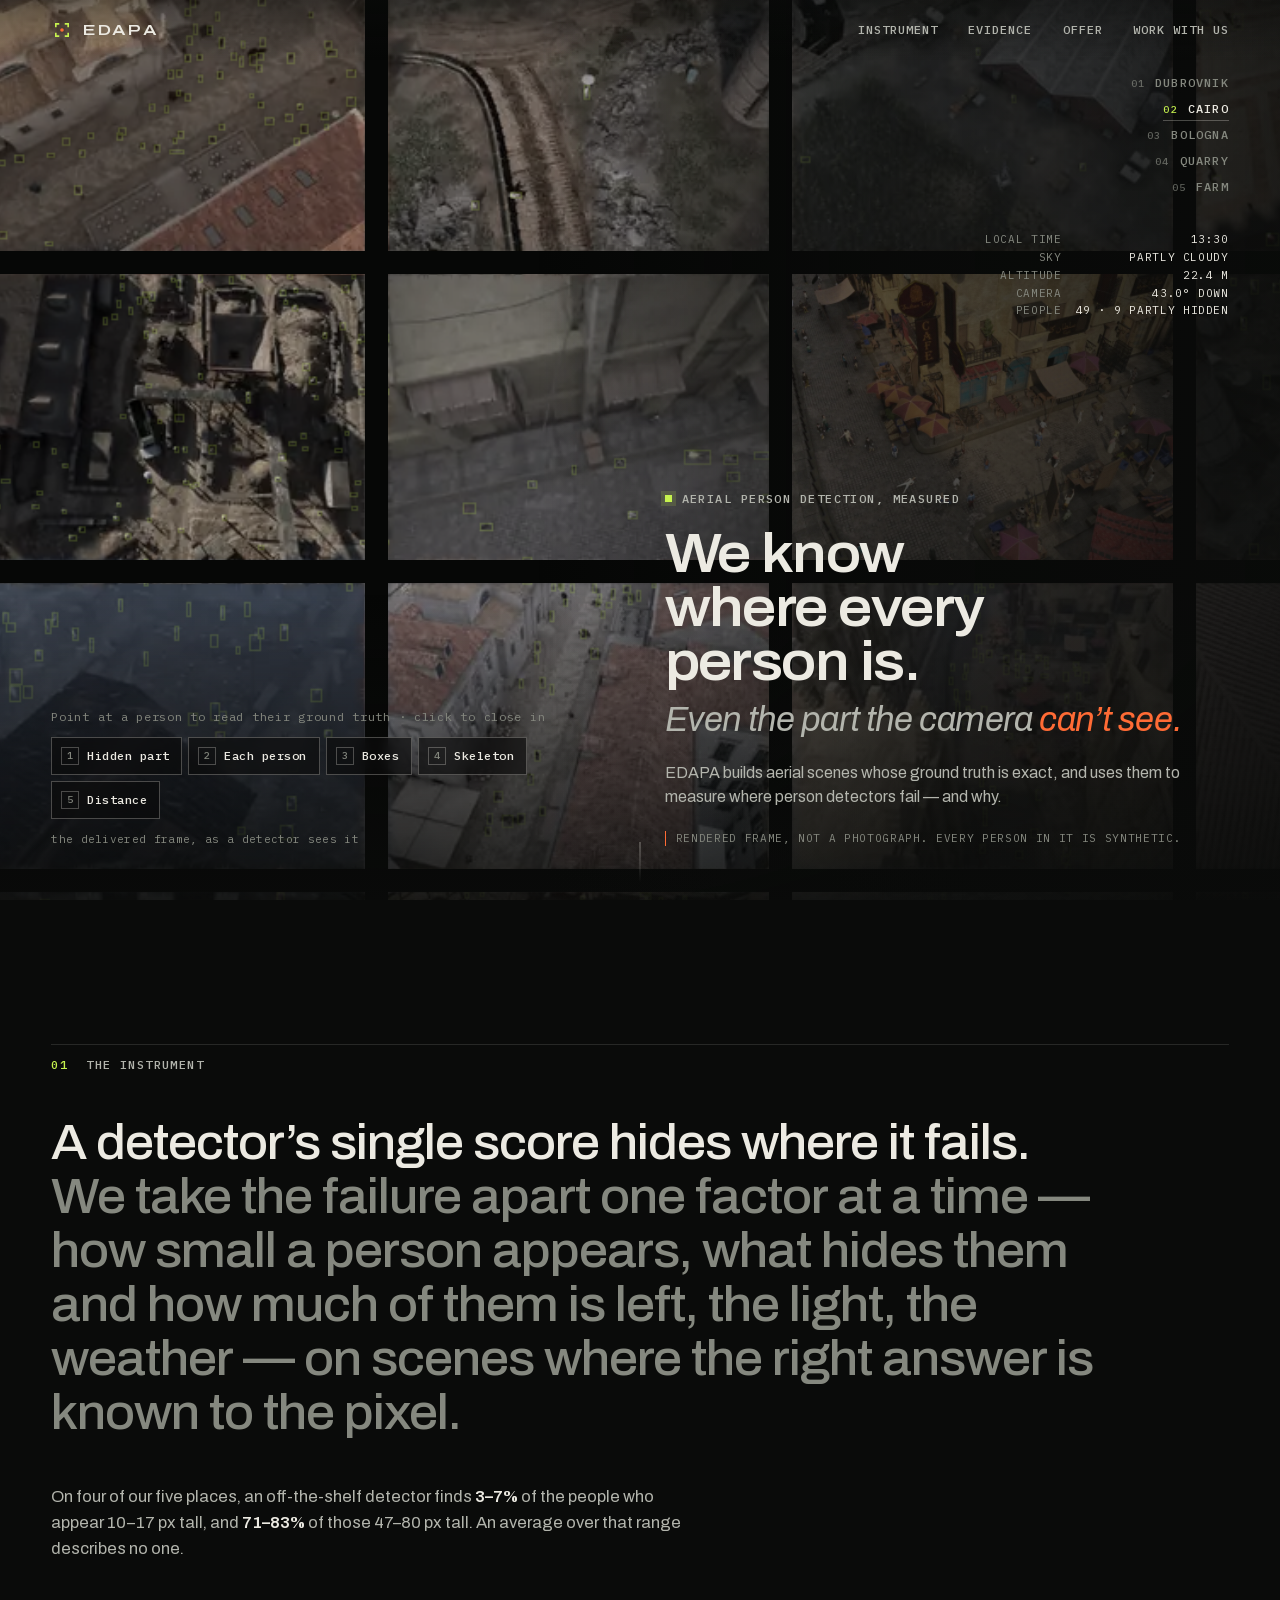
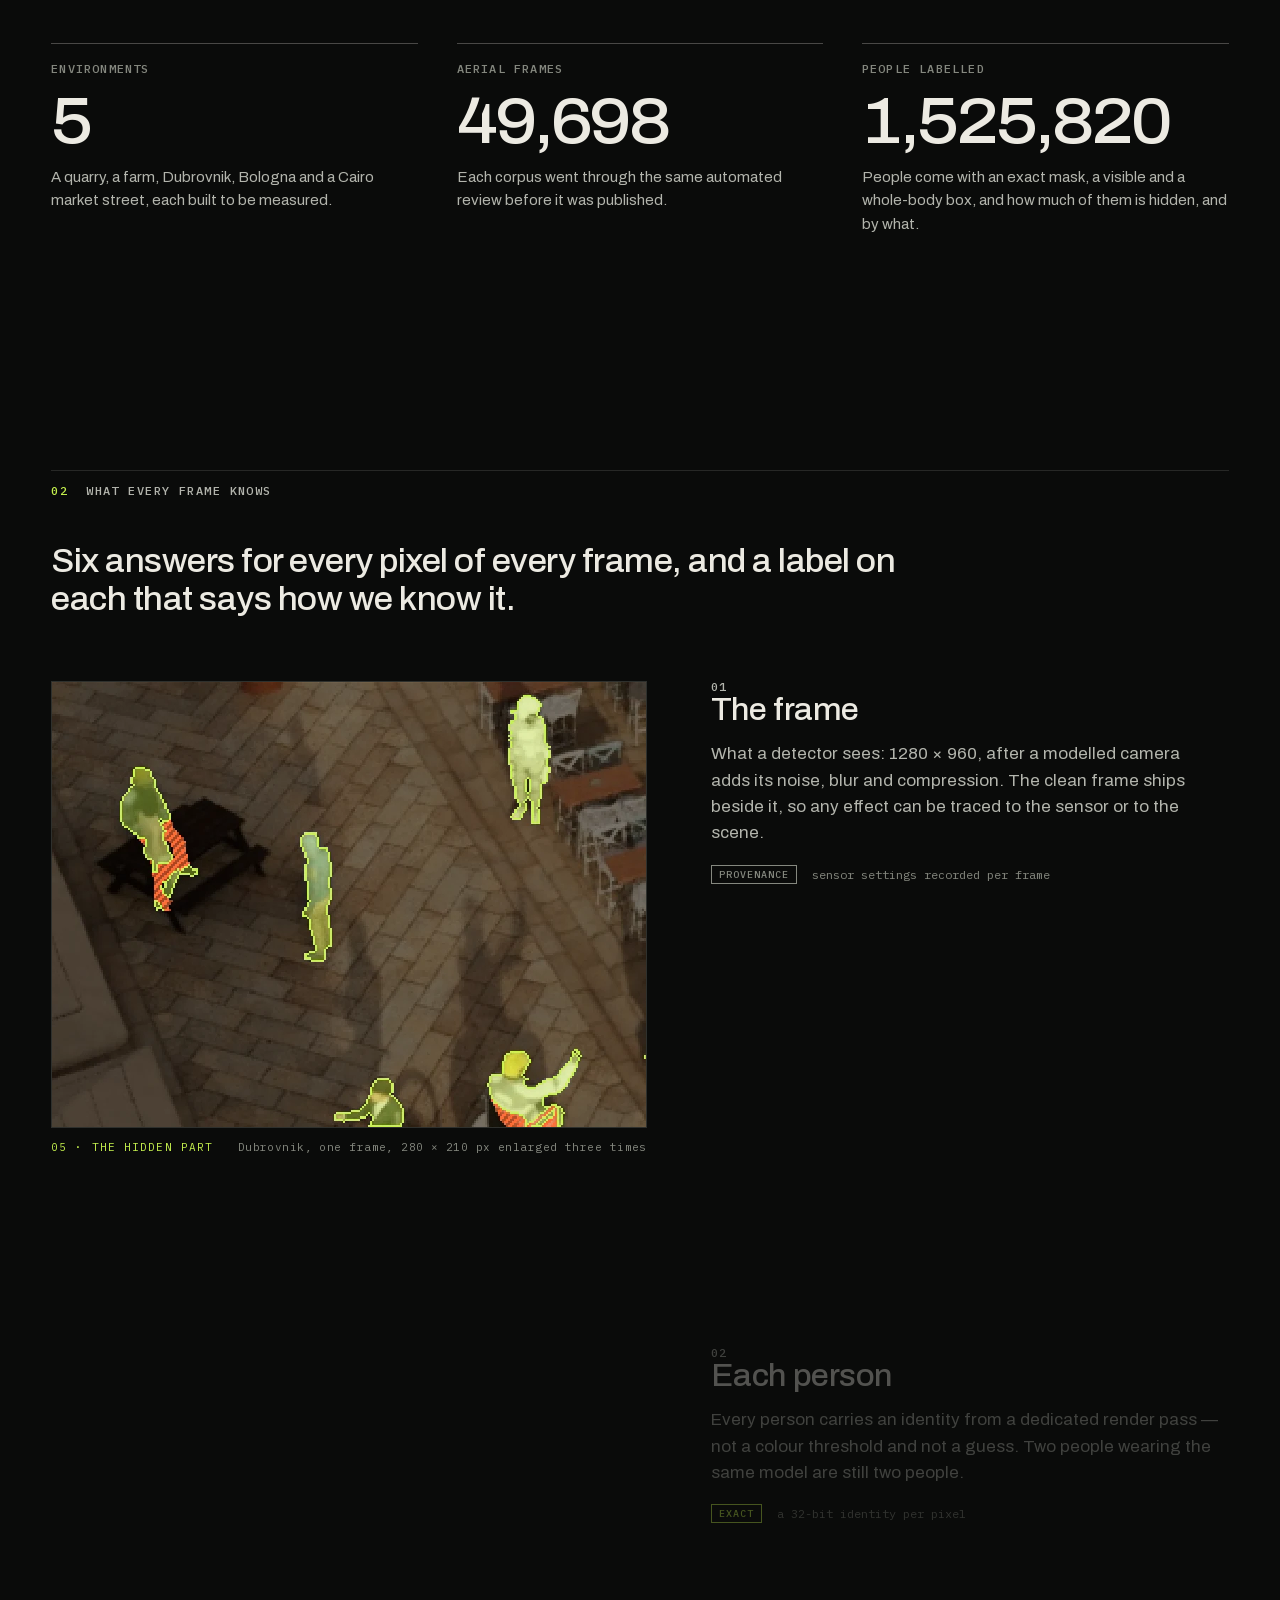
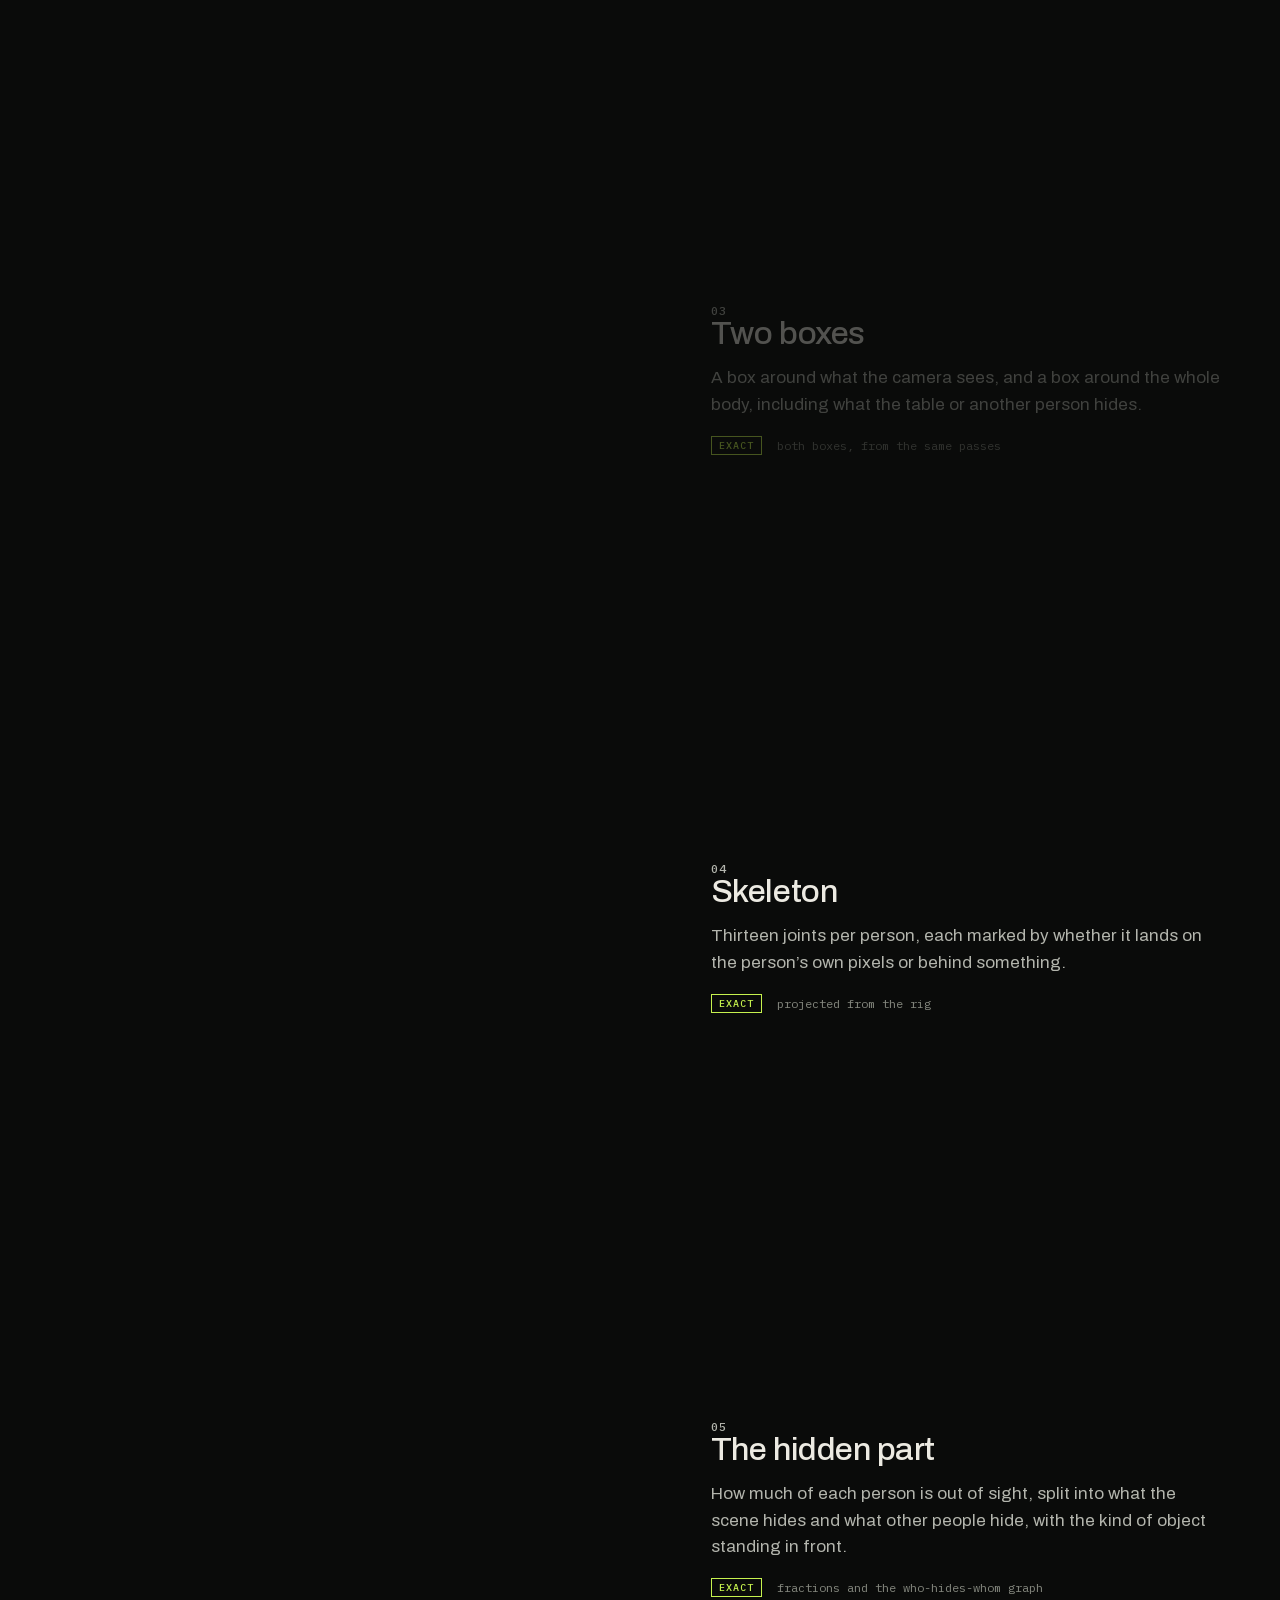
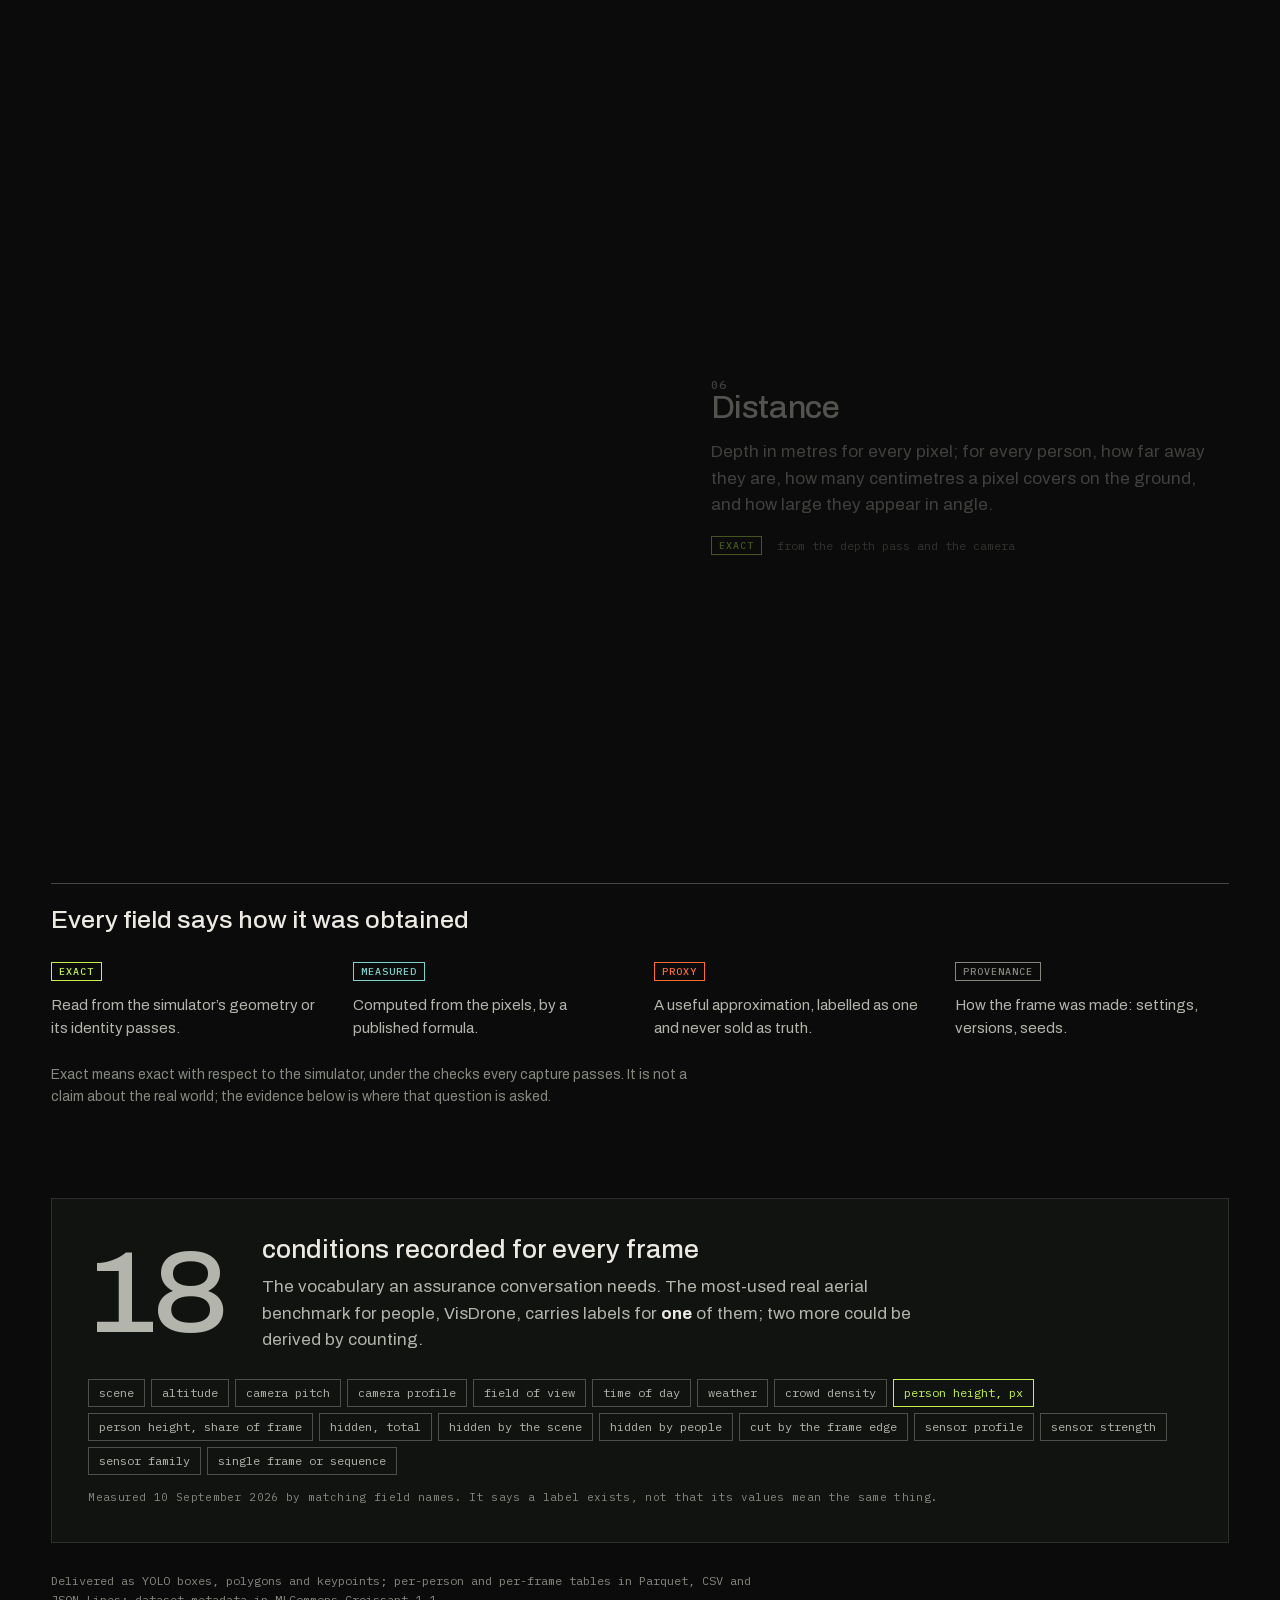
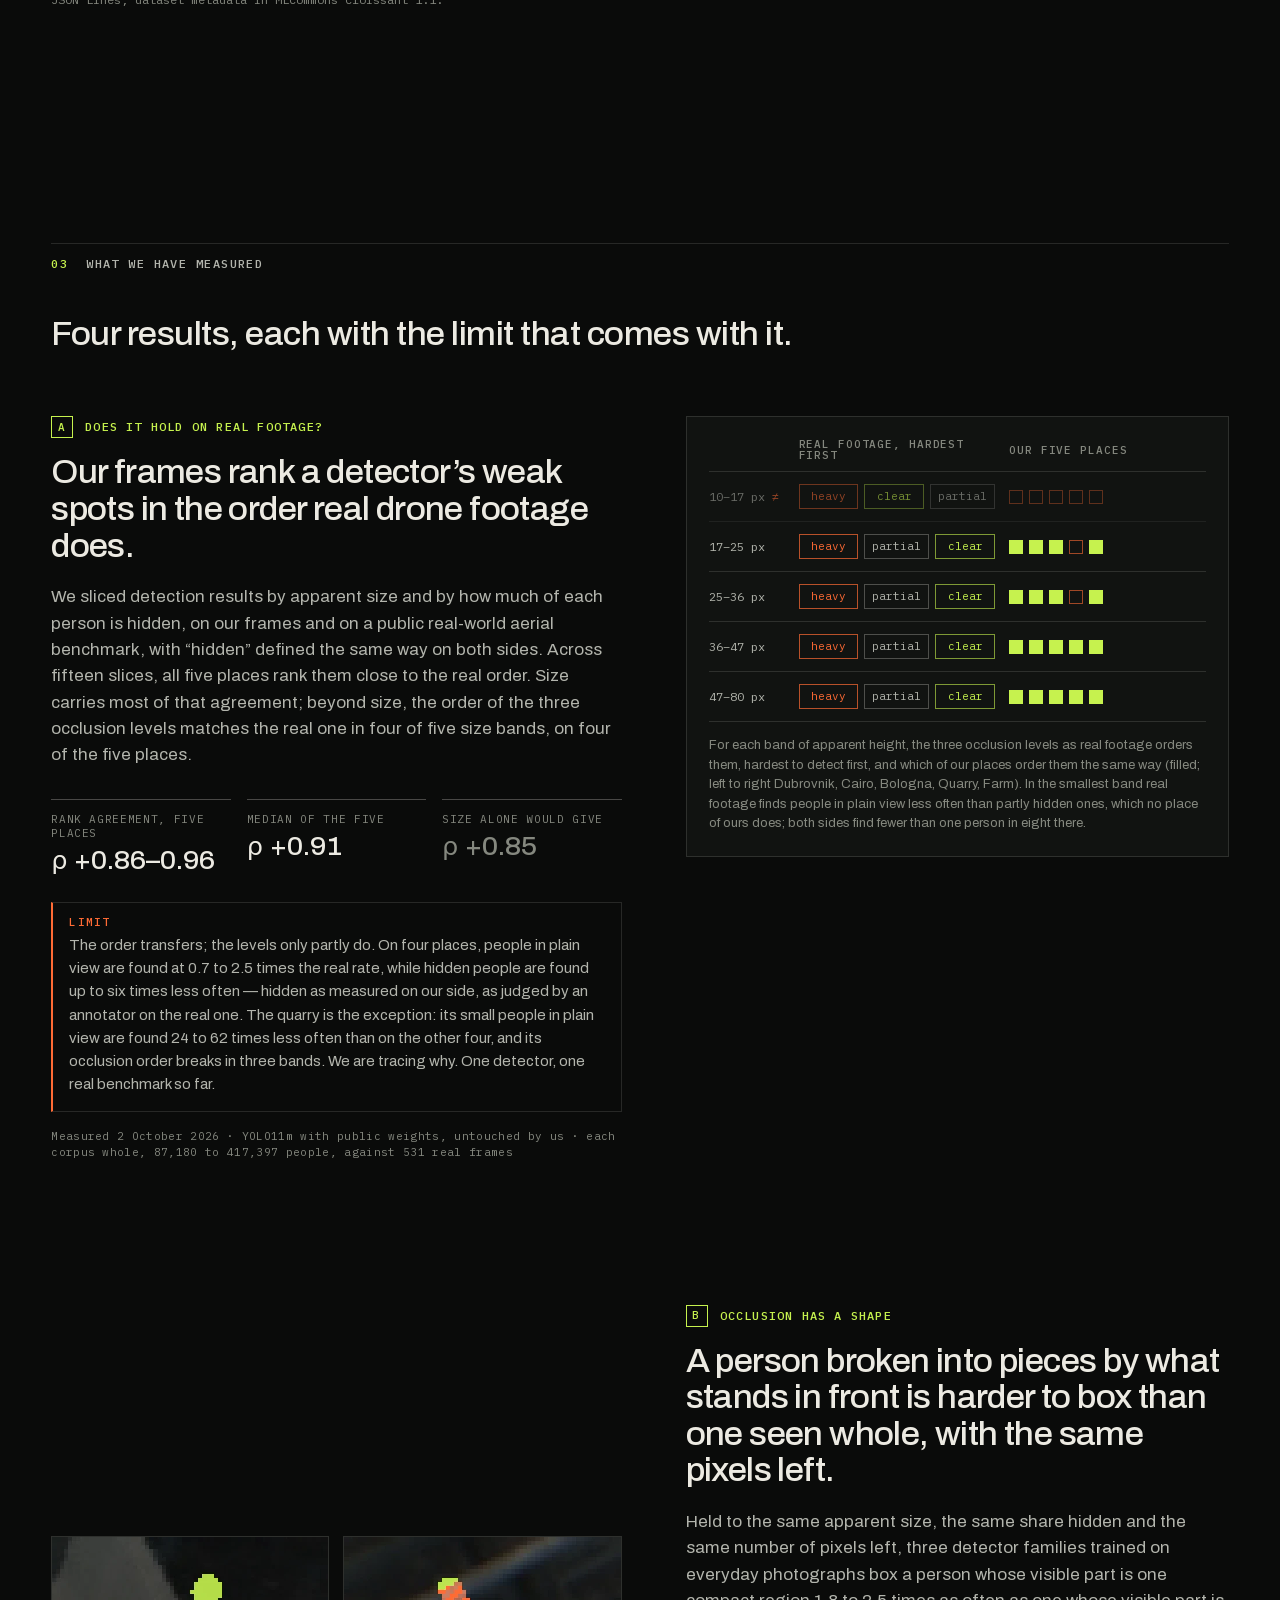
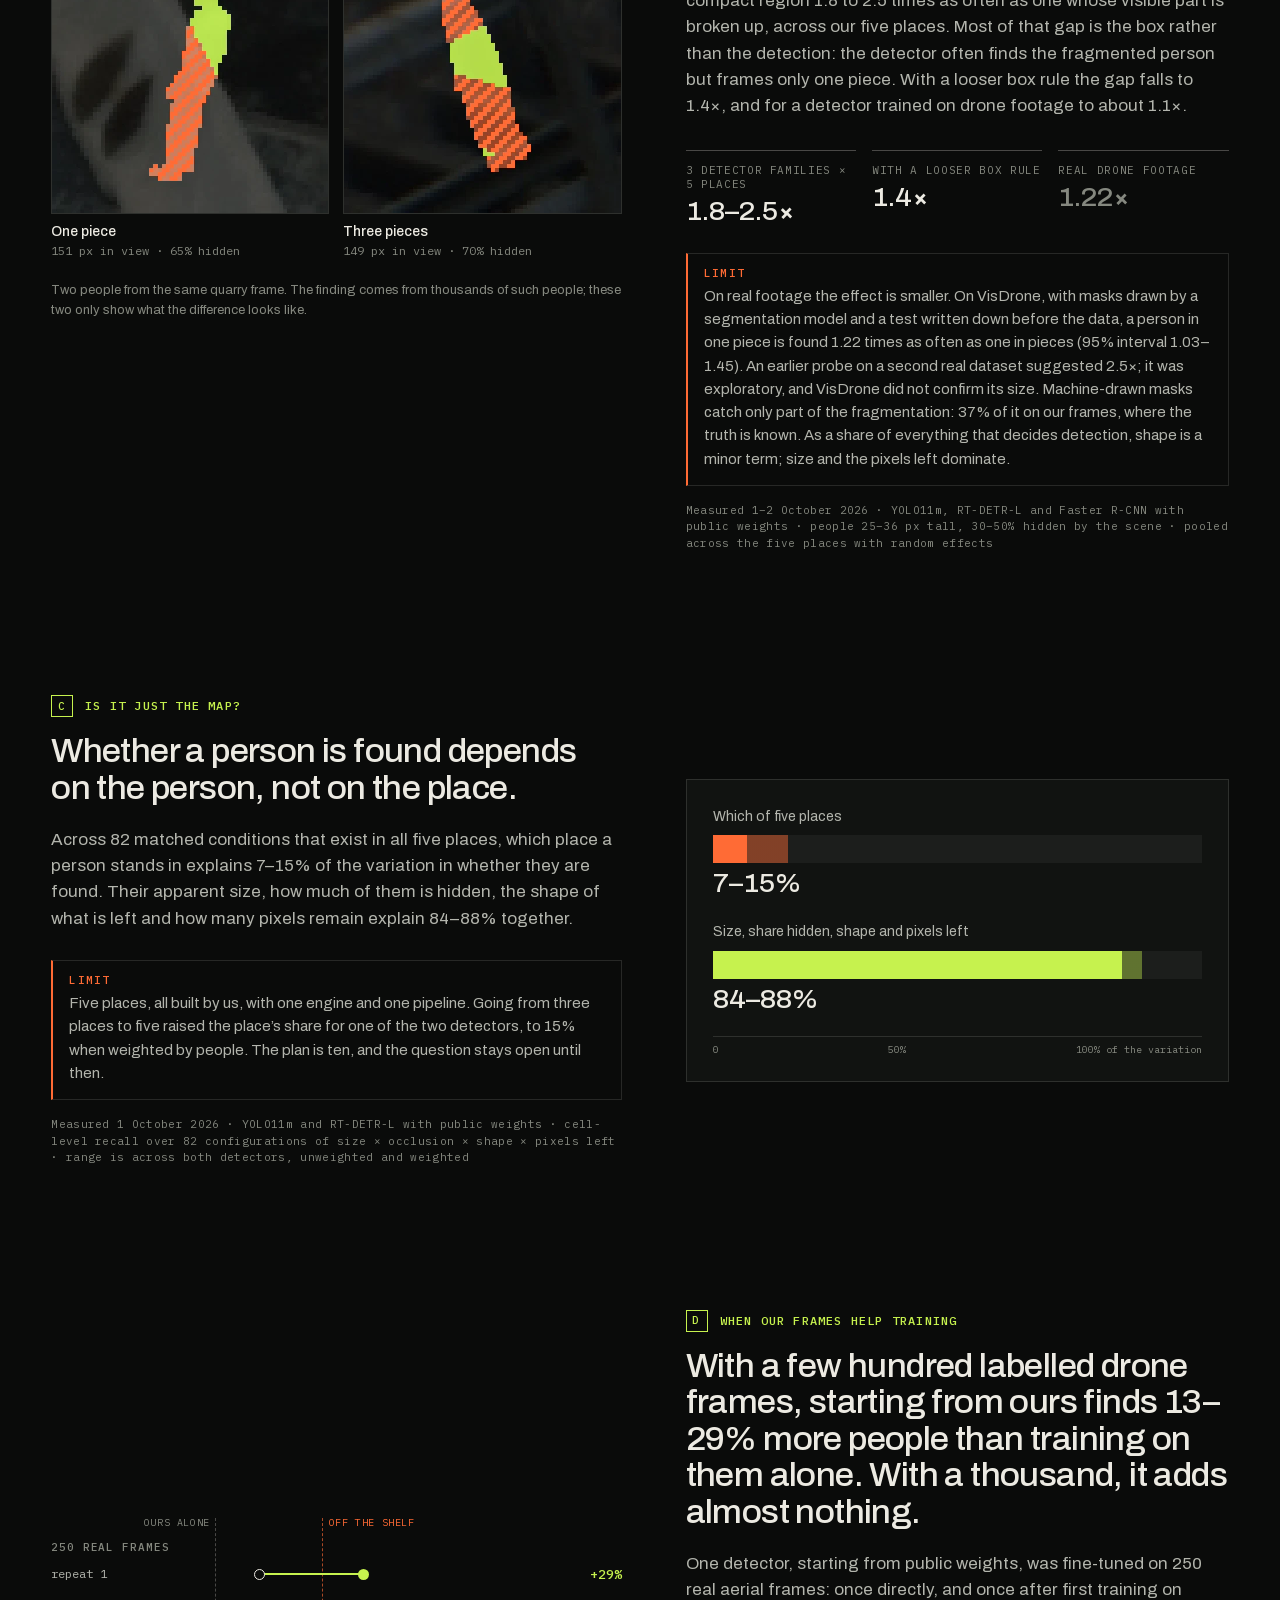
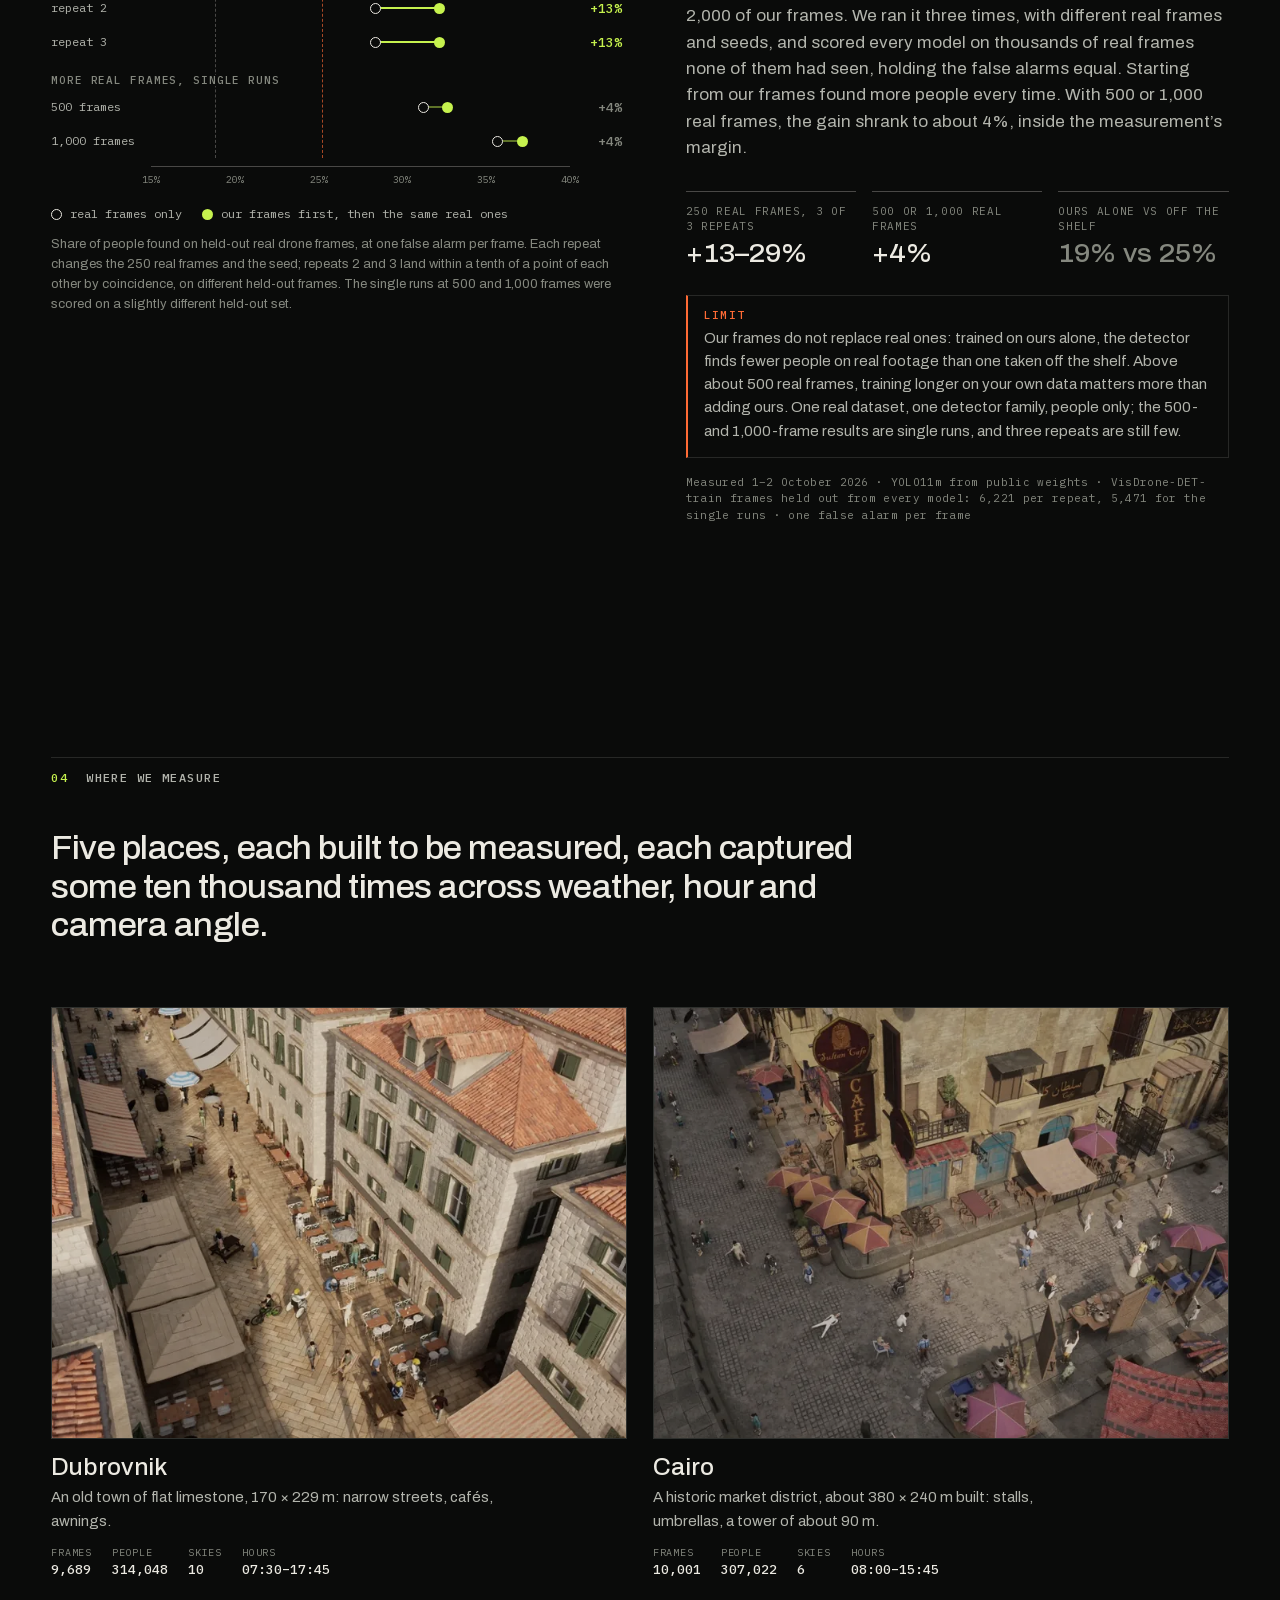
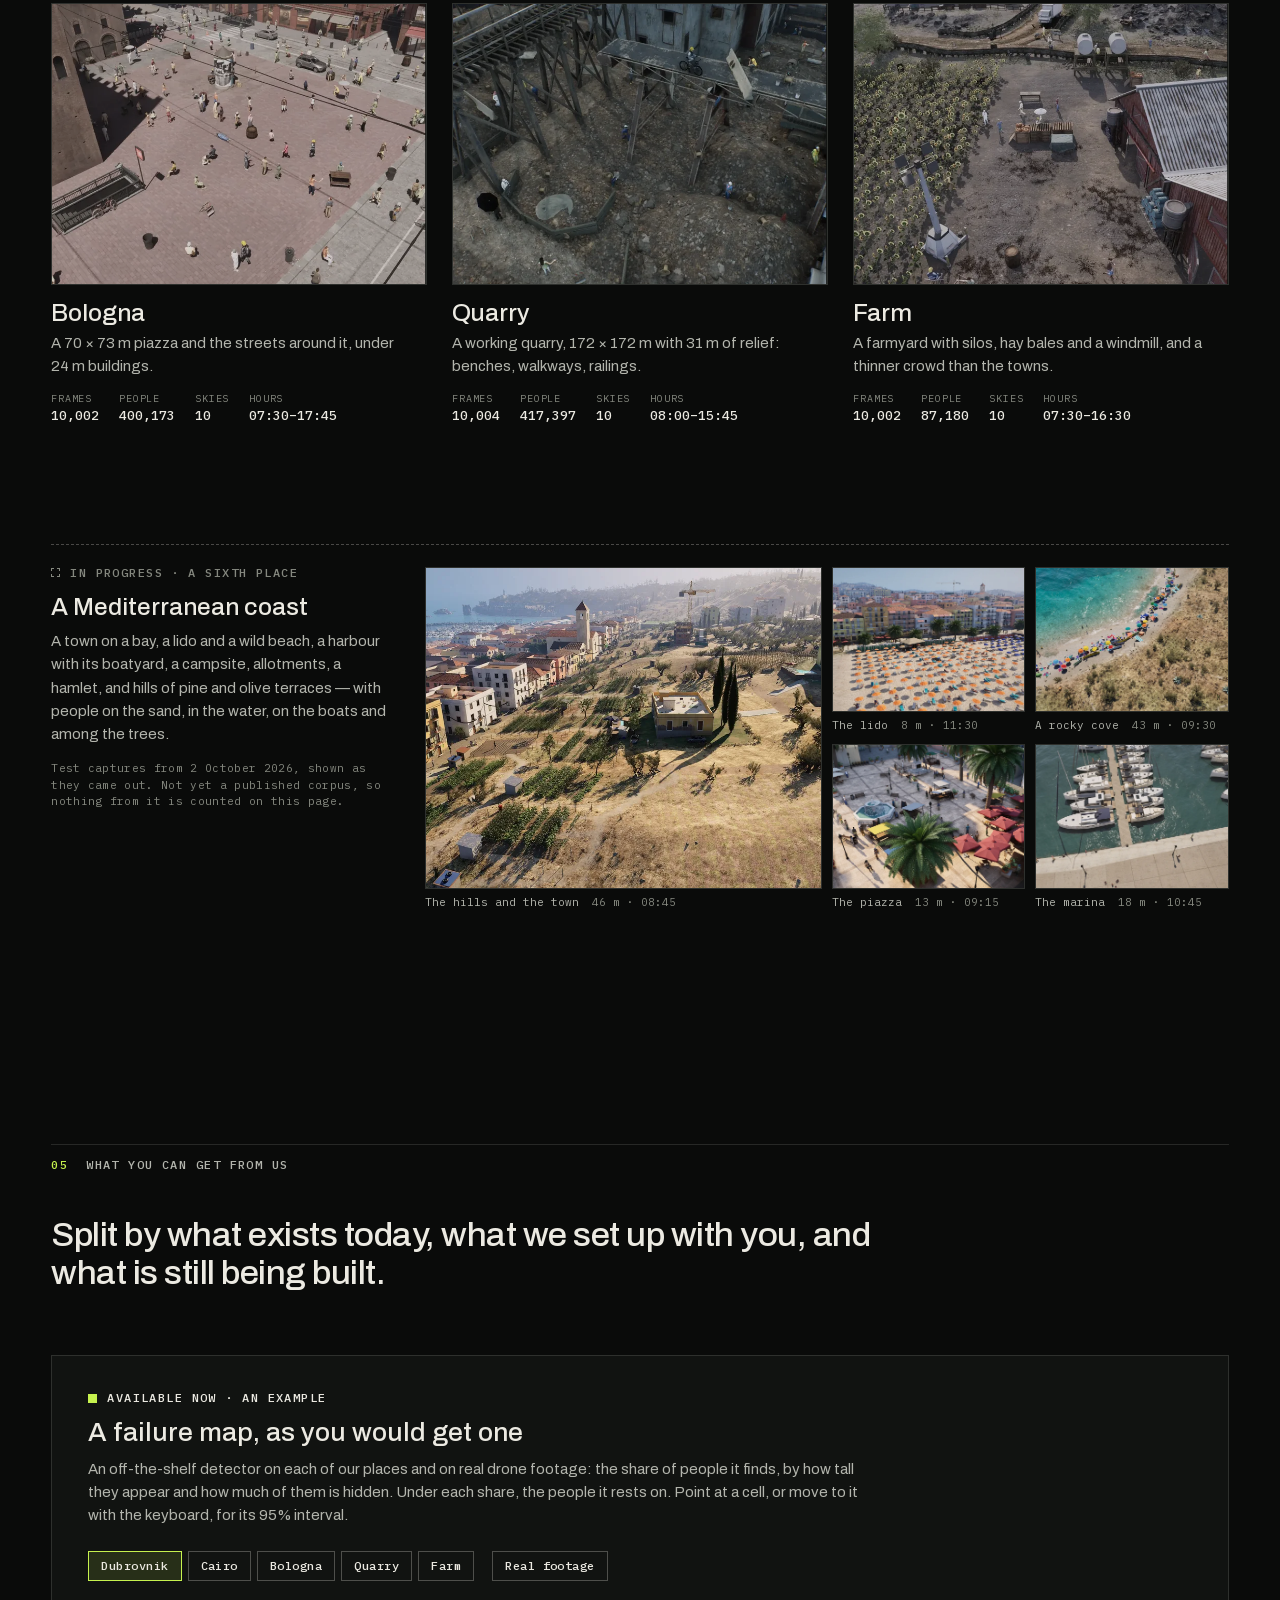
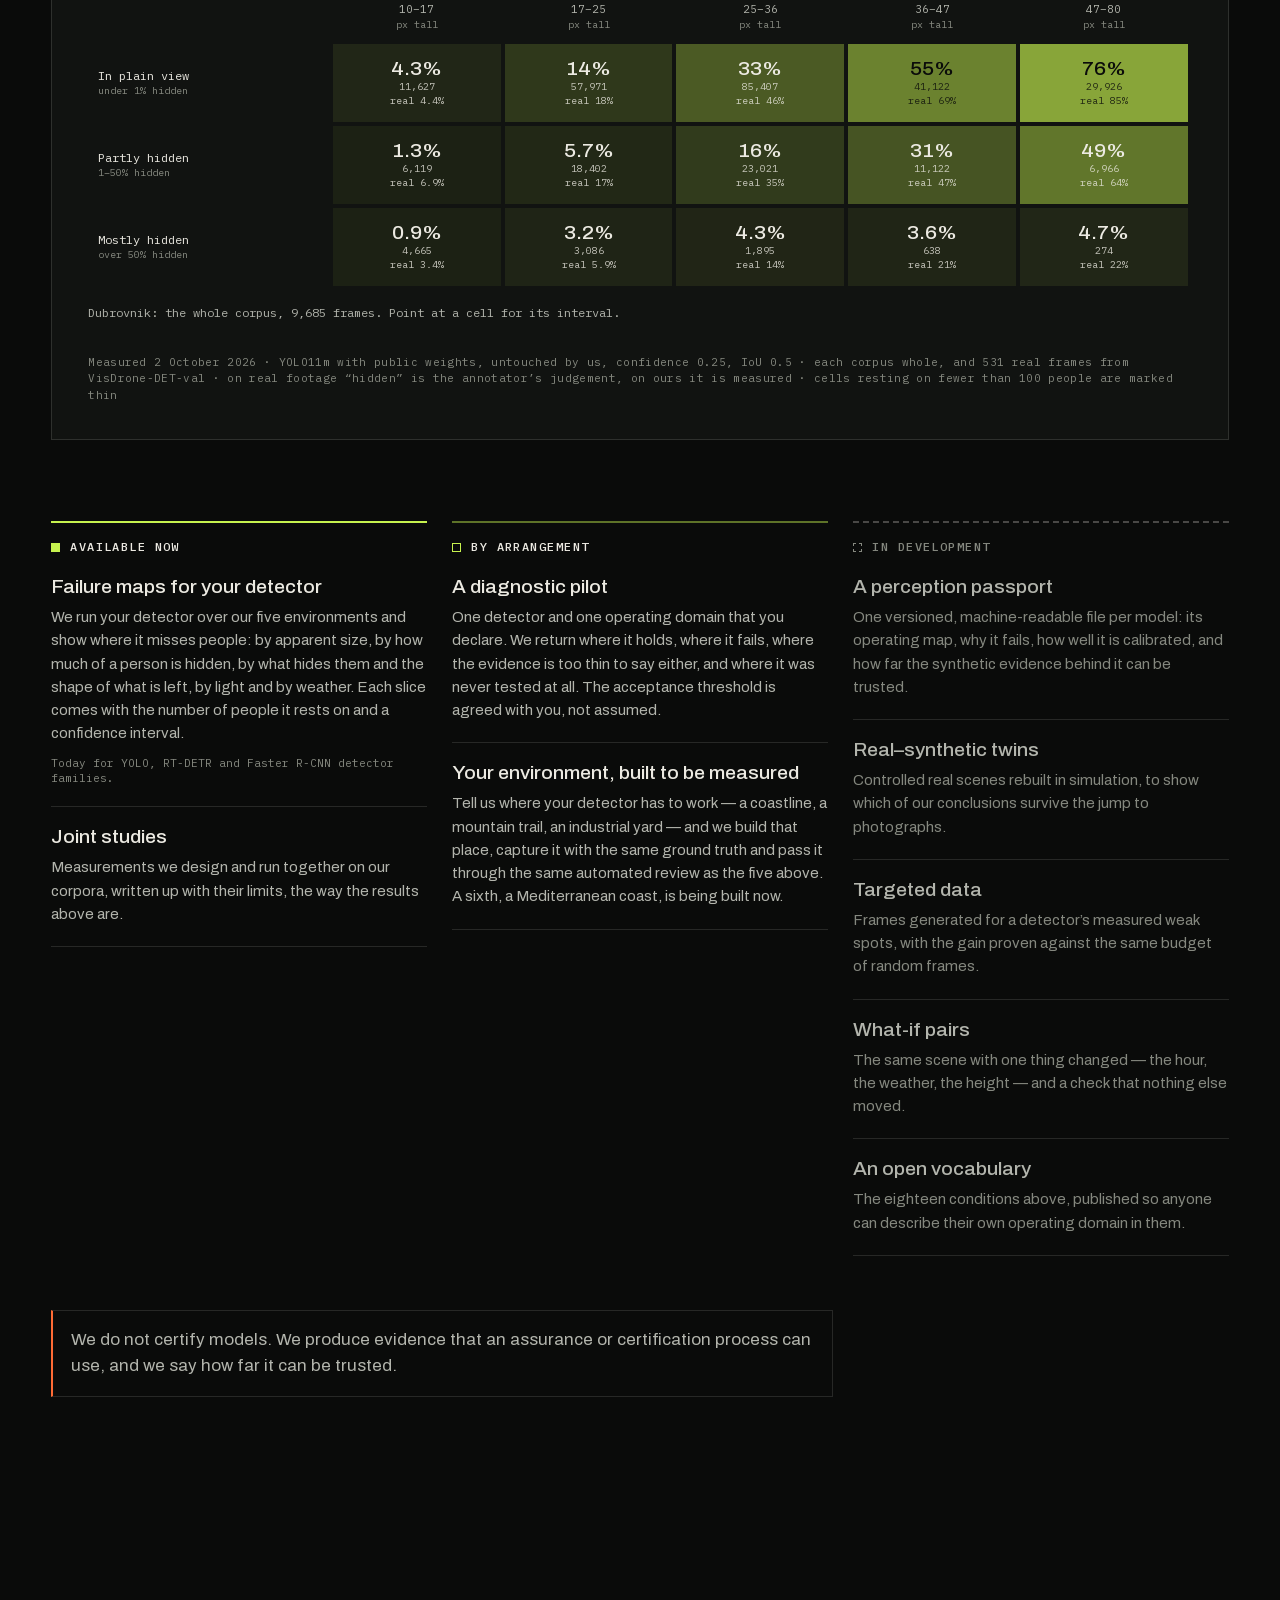
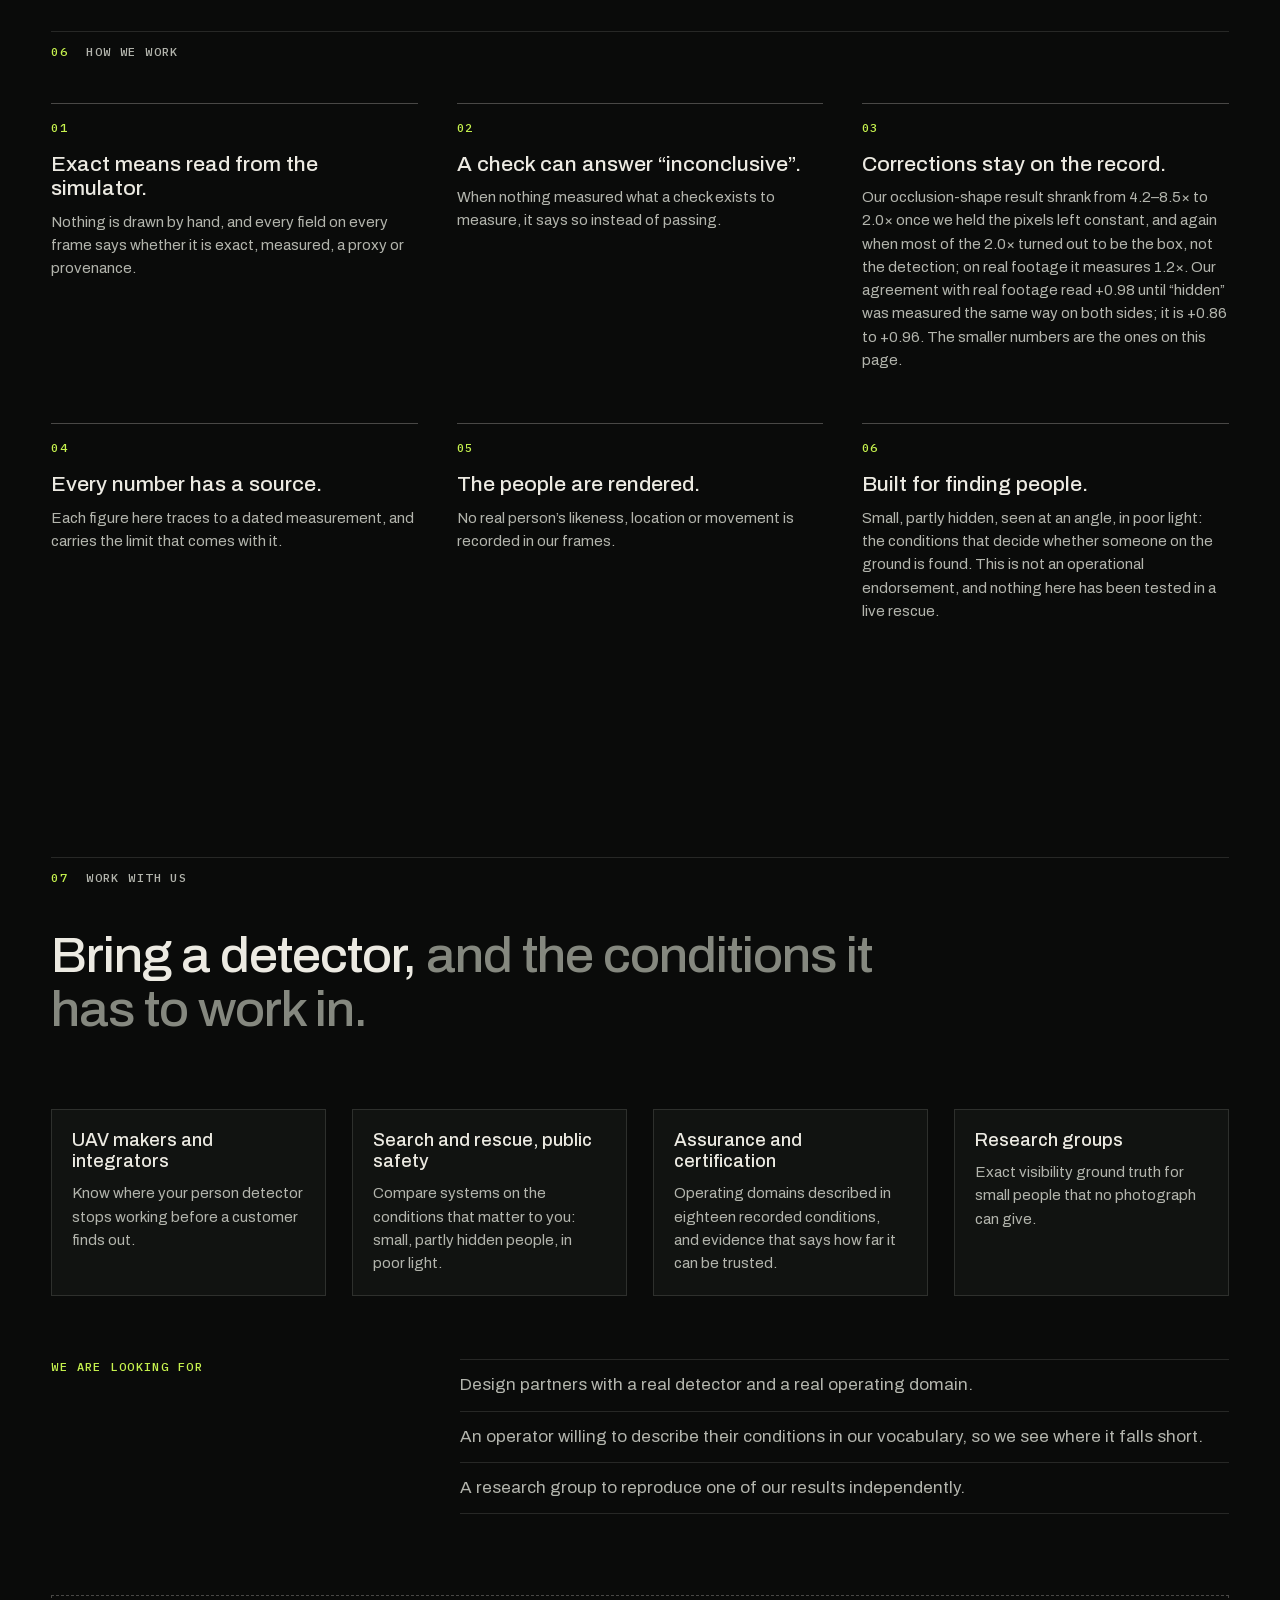
==== index.html @ 27cf32f0 "EDAPA site" ====
<!doctype html>
<html lang="en" class="no-js">
<head>
<meta charset="utf-8">
<meta name="viewport" content="width=device-width, initial-scale=1, viewport-fit=cover">
<title>EDAPA — where aerial person detection fails, measured</title>
<meta name="description" content="EDAPA renders aerial scenes where the ground truth is exact — down to the part of a person the camera cannot see — and uses them to measure where person detectors fail, and why.">
<link rel="canonical" href="https://edapa-ro.github.io/">
<meta property="og:type" content="website">
<meta property="og:site_name" content="EDAPA">
<meta property="og:url" content="https://edapa-ro.github.io/">
<meta property="og:title" content="EDAPA — where aerial person detection fails, measured">
<meta property="og:description" content="Aerial scenes whose ground truth is exact, down to the part of a person the camera cannot see, used to measure where person detectors fail, and why.">
<meta property="og:image" content="https://edapa-ro.github.io/assets/img/og.jpg">
<meta property="og:image:width" content="1200">
<meta property="og:image:height" content="630">
<meta property="og:image:alt" content="A rendered aerial view of a street in Dubrovnik, every person in it marked by a lime bracket.">
<meta name="twitter:card" content="summary_large_image">
<meta name="theme-color" content="#0a0b0a">
<meta name="color-scheme" content="dark">
<link rel="stylesheet" href="assets/fonts/fonts.css">
<link rel="stylesheet" href="assets/css/site.css">
<link rel="icon" href="data:image/svg+xml,%3Csvg xmlns='http://www.w3.org/2000/svg' viewBox='0 0 32 32'%3E%3Crect width='32' height='32' fill='%230a0b0a'/%3E%3Cpath d='M7 12V7h5M20 7h5v5M25 20v5h-5M12 25H7v-5' fill='none' stroke='%23c6f24e' stroke-width='2.4'/%3E%3Ccircle cx='16' cy='16' r='2.6' fill='%23ff6b35'/%3E%3C/svg%3E">
<script>document.documentElement.classList.replace('no-js','js')</script>
<script type="module" src="assets/js/main.js"></script>
</head>
<body>
<a class="skip" href="#main">Skip to content</a>

<header class="mast" data-mast>
  <a class="mast__mark" href="#top" aria-label="EDAPA, back to top">
    <svg viewBox="0 0 32 32" aria-hidden="true"><path d="M7 12V7h5M20 7h5v5M25 20v5h-5M12 25H7v-5"/><circle cx="16" cy="16" r="2.6"/></svg>
    <span>EDAPA</span>
  </a>
  <nav class="mast__nav" aria-label="Sections">
    <a href="#layers">Instrument</a>
    <a href="#evidence">Evidence</a>
    <a href="#offer">Offer</a>
    <a href="#work">Work with us</a>
  </nav>
</header>

<main id="main">

  <!-- ============================================================ HERO -->
  <section class="hero" id="top" aria-labelledby="hero-title" data-hero>
    <div class="hero__stage" data-stage>
      <picture class="hero__still">
        <img src="assets/frames/dubrovnik-004170/rgb.webp" width="1280" height="960"
             alt="Rendered aerial view of a stone street in Dubrovnik: café tables, awnings and sixty-three people walking, cycling and sitting.">
      </picture>
      <canvas class="hero__gl" data-gl aria-hidden="true"></canvas>
      <svg class="hero__brackets" data-brackets aria-hidden="true"></svg>

      <p class="wall-cap" data-wall-cap aria-hidden="true">
        <span class="wall-cap__k">Five places, one wall</span>
        <span class="wall-cap__n">49,698 frames. 1,525,820 people.</span>
        <span class="wall-cap__k">Every person in them labelled</span>
      </p>

      <button type="button" class="zoom-back" data-back>Back to the whole frame</button>
      <div class="lens-tag" data-lens-tag aria-hidden="true">
        <span class="lens-tag__layer" data-tag-layer>Hidden part</span>
        <span class="lens-tag__who" data-tag-who></span>
      </div>

      <nav class="scenes" aria-label="Place shown">
        <button type="button" data-scene="0" aria-current="true"><span>01</span>Dubrovnik<i></i></button>
        <button type="button" data-scene="1"><span>02</span>Cairo<i></i></button>
        <button type="button" data-scene="2"><span>03</span>Bologna<i></i></button>
        <button type="button" data-scene="3"><span>04</span>Quarry<i></i></button>
        <button type="button" data-scene="4"><span>05</span>Farm<i></i></button>
      </nav>
      <dl class="hud hud--frame" data-hud>
        <div><dt>Local time</dt><dd data-hud-time>—</dd></div>
        <div><dt>Sky</dt><dd data-hud-sky>—</dd></div>
        <div><dt>Altitude</dt><dd data-hud-alt>—</dd></div>
        <div><dt>Camera</dt><dd data-hud-cam>—</dd></div>
        <div><dt>People</dt><dd data-hud-people>—</dd></div>
      </dl>
    </div>

    <div class="hero__copy">
      <p class="eyebrow"><span class="eyebrow__dot" aria-hidden="true"></span>Aerial person detection, measured</p>
      <h1 id="hero-title" class="hero__title">
        <span class="line"><span>We know where every</span></span>
        <span class="line"><span>person is.</span></span>
        <span class="line line--hidden"><span>Even the part the camera <em>can&rsquo;t see.</em></span></span>
      </h1>
      <p class="hero__lede">EDAPA builds aerial scenes whose ground truth is exact, and uses them to measure where person detectors fail&nbsp;— and&nbsp;why.</p>
      <p class="hero__note">Rendered frame, not a photograph. Every person in it is synthetic.</p>
    </div>

    <div class="hero__controls">
      <p class="hint" data-hint><span class="hint__desk">Point at a person to read their ground truth · click to close in</span><span class="hint__touch">Tap a person to close in on them</span></p>
      <div class="modes" role="radiogroup" aria-label="Ground-truth layer shown over the frame" data-modes>
        <button type="button" role="radio" aria-checked="true"  data-mode="0"><kbd>1</kbd>Hidden part</button>
        <button type="button" role="radio" aria-checked="false" data-mode="1"><kbd>2</kbd>Each person</button>
        <button type="button" role="radio" aria-checked="false" data-mode="2"><kbd>3</kbd>Boxes</button>
        <button type="button" role="radio" aria-checked="false" data-mode="3"><kbd>4</kbd>Skeleton</button>
        <button type="button" role="radio" aria-checked="false" data-mode="4"><kbd>5</kbd>Distance</button>
      </div>
      <p class="legend" data-legend>
        <span class="sw sw--vis"></span>seen by the camera
        <span class="sw sw--env"></span>hidden by the scene
        <span class="sw sw--ppl"></span>hidden by another person
      </p>
    </div>

    <a class="scroll-cue" href="#instrument" aria-label="Scroll to the next section"><span></span></a>
  </section>

  <!-- ============================================================ 01 -->
  <section class="sect sect--statement" id="instrument" aria-labelledby="s1-title">
    <header class="sect__head">
      <p class="sect__num">01</p>
      <p class="sect__kicker">The instrument</p>
    </header>
    <h2 id="s1-title" class="statement reveal">
      <span>A detector&rsquo;s single score hides where it fails.</span>
      <span class="dim">We take the failure apart one factor at a time&nbsp;— how small a person appears, what hides them and how much of them is left, the light, the weather&nbsp;— on scenes where the right answer is known to the pixel.</span>
    </h2>
    <p class="aside reveal">On four of our five places, an off-the-shelf detector finds <strong>3–7%</strong> of the people who appear 10–17&nbsp;px tall, and <strong>71–83%</strong> of those 47–80&nbsp;px tall. An average over that range describes no one.</p>

    <dl class="figures reveal">
      <div class="fig">
        <dt>environments</dt>
        <dd><span class="fig__n" data-count="5">5</span></dd>
        <p>A quarry, a farm, Dubrovnik, Bologna and a Cairo market street, each built to be measured.</p>
      </div>
      <div class="fig">
        <dt>aerial frames</dt>
        <dd><span class="fig__n" data-count="49698">49,698</span></dd>
        <p>Each corpus went through the same automated review before it was published.</p>
      </div>
      <div class="fig">
        <dt>people labelled</dt>
        <dd><span class="fig__n" data-count="1525820">1,525,820</span></dd>
        <p>People come with an exact mask, a visible and a whole-body box, and how much of them is hidden, and by what.</p>
      </div>
    </dl>
  </section>

  <!-- ============================================================ 02 -->
  <section class="sect sect--layers" id="layers" aria-labelledby="s2-title">
    <header class="sect__head">
      <p class="sect__num">02</p>
      <h2 class="sect__kicker" id="s2-title">What every frame knows</h2>
    </header>
    <p class="lead reveal">Six answers for every pixel of every frame, and a label on each that says how we know it.</p>

    <div class="story" data-story>
      <figure class="story__fig">
        <div class="story__stack" data-story-stack>
          <img src="assets/img/layers-1-frame.webp" width="840" height="630" alt="A 280 by 210 pixel crop of the Dubrovnik frame, enlarged: two people at a picnic table, a man in blue, a cyclist and a person in a wheelchair." class="is-shown">
          <img src="assets/img/layers-2-each-person.webp" width="840" height="630" alt="" loading="lazy">
          <img src="assets/img/layers-3-boxes.webp" width="840" height="630" alt="" loading="lazy">
          <img src="assets/img/layers-4-skeleton.webp" width="840" height="630" alt="" loading="lazy">
          <img src="assets/img/layers-5-hidden-part.webp" width="840" height="630" alt="" loading="lazy">
          <img src="assets/img/layers-6-distance.webp" width="840" height="630" alt="" loading="lazy">
        </div>
        <figcaption class="story__cap"><span data-story-label>01 · The frame</span><span>Dubrovnik, one frame, 280 × 210 px enlarged three times</span></figcaption>
      </figure>

      <ol class="story__steps">
        <li class="step" data-step="0">
          <p class="step__n">01</p>
          <h3>The frame</h3>
          <p>What a detector sees: 1280&nbsp;×&nbsp;960, after a modelled camera adds its noise, blur and compression. The clean frame ships beside it, so any effect can be traced to the sensor or to the scene.</p>
          <p class="step__tag"><span class="k k--prov">provenance</span> sensor settings recorded per frame</p>
        </li>
        <li class="step" data-step="1">
          <p class="step__n">02</p>
          <h3>Each person</h3>
          <p>Every person carries an identity from a dedicated render pass&nbsp;— not a colour threshold and not a guess. Two people wearing the same model are still two people.</p>
          <p class="step__tag"><span class="k k--exact">exact</span> a 32-bit identity per pixel</p>
        </li>
        <li class="step" data-step="2">
          <p class="step__n">03</p>
          <h3>Two boxes</h3>
          <p>A box around what the camera sees, and a box around the whole body, including what the table or another person hides.</p>
          <p class="step__tag"><span class="k k--exact">exact</span> both boxes, from the same passes</p>
        </li>
        <li class="step" data-step="3">
          <p class="step__n">04</p>
          <h3>Skeleton</h3>
          <p>Thirteen joints per person, each marked by whether it lands on the person&rsquo;s own pixels or behind something.</p>
          <p class="step__tag"><span class="k k--exact">exact</span> projected from the rig</p>
        </li>
        <li class="step" data-step="4">
          <p class="step__n">05</p>
          <h3>The hidden part</h3>
          <p>How much of each person is out of sight, split into what the scene hides and what other people hide, with the kind of object standing in front.</p>
          <p class="step__tag"><span class="k k--exact">exact</span> fractions and the who-hides-whom graph</p>
        </li>
        <li class="step" data-step="5">
          <p class="step__n">06</p>
          <h3>Distance</h3>
          <p>Depth in metres for every pixel; for every person, how far away they are, how many centimetres a pixel covers on the ground, and how large they appear in angle.</p>
          <p class="step__tag"><span class="k k--exact">exact</span> from the depth pass and the camera</p>
        </li>
      </ol>
    </div>

    <div class="classes reveal">
      <h3 class="classes__title">Every field says how it was obtained</h3>
      <dl class="classes__list">
        <div><dt><span class="k k--exact">exact</span></dt><dd>Read from the simulator&rsquo;s geometry or its identity passes.</dd></div>
        <div><dt><span class="k k--meas">measured</span></dt><dd>Computed from the pixels, by a published formula.</dd></div>
        <div><dt><span class="k k--proxy">proxy</span></dt><dd>A useful approximation, labelled as one and never sold as truth.</dd></div>
        <div><dt><span class="k k--prov">provenance</span></dt><dd>How the frame was made: settings, versions, seeds.</dd></div>
      </dl>
      <p class="classes__note">Exact means exact with respect to the simulator, under the checks every capture passes. It is not a claim about the real world; the evidence below is where that question is asked.</p>
    </div>

    <div class="odd reveal">
      <div class="odd__head">
        <p class="odd__n"><span data-count="18">18</span></p>
        <div>
          <h3>conditions recorded for every frame</h3>
          <p>The vocabulary an assurance conversation needs. The most-used real aerial benchmark for people, VisDrone, carries labels for <strong>one</strong> of them; two more could be derived by counting.</p>
        </div>
      </div>
      <ul class="odd__chips">
        <li>scene</li><li>altitude</li><li>camera pitch</li><li>camera profile</li><li>field of view</li><li>time of day</li>
        <li>weather</li><li>crowd density</li><li class="is-real">person height, px</li><li>person height, share of frame</li><li>hidden, total</li><li>hidden by the scene</li>
        <li>hidden by people</li><li>cut by the frame edge</li><li>sensor profile</li><li>sensor strength</li><li>sensor family</li><li>single frame or sequence</li>
      </ul>
      <p class="src">Measured 10 September 2026 by matching field names. It says a label exists, not that its values mean the same thing.</p>
    </div>

    <p class="formats reveal">Delivered as YOLO boxes, polygons and keypoints; per-person and per-frame tables in Parquet, CSV and JSON Lines; dataset metadata in MLCommons Croissant&nbsp;1.1.</p>
  </section>

  <!-- ============================================================ 03 -->
  <section class="sect sect--evidence" id="evidence" aria-labelledby="s3-title">
    <header class="sect__head">
      <p class="sect__num">03</p>
      <h2 class="sect__kicker" id="s3-title">What we have measured</h2>
    </header>
    <p class="lead reveal">Four results, each with the limit that comes with it.</p>

    <article class="claim reveal" aria-labelledby="c1-title">
      <div class="claim__text">
        <p class="claim__tag"><span>A</span>Does it hold on real footage?</p>
        <h3 id="c1-title" class="claim__title">Our frames rank a detector&rsquo;s weak spots in the order real drone footage does.</h3>
        <p class="claim__body">We sliced detection results by apparent size and by how much of each person is hidden, on our frames and on a public real-world aerial benchmark, with &ldquo;hidden&rdquo; defined the same way on both sides. Across fifteen slices, all five places rank them close to the real order. Size carries most of that agreement; beyond size, the order of the three occlusion levels matches the real one in four of five size bands, on four of the five places.</p>
        <dl class="claim__stats">
          <div><dt>rank agreement, five places</dt><dd>ρ&nbsp;+0.86–0.96</dd></div>
          <div><dt>median of the five</dt><dd>ρ&nbsp;+0.91</dd></div>
          <div><dt>size alone would give</dt><dd>ρ&nbsp;+0.85</dd></div>
        </dl>
        <p class="claim__limit"><span>Limit</span>The order transfers; the levels only partly do. On four places, people in plain view are found at 0.7 to 2.5 times the real rate, while hidden people are found up to six times less often&nbsp;— hidden as measured on our side, as judged by an annotator on the real one. The quarry is the exception: its small people in plain view are found 24 to 62 times less often than on the other four, and its occlusion order breaks in three bands. We are tracing why. One detector, one real benchmark so far.</p>
        <p class="claim__src">Measured 2 October 2026 · YOLO11m with public weights, untouched by us · each corpus whole, 87,180 to 417,397 people, against 531 real frames</p>
      </div>

      <figure class="bands" aria-labelledby="bands-cap">
        <div class="bands__head"><span></span><span>real footage, hardest first</span><span>our five places</span></div>
        <div class="bands__row" data-agree="0">
          <span class="bands__size">10–17 px</span>
          <span class="ord"><i class="o-h">heavy</i><i class="o-c">clear</i><i class="o-p">partial</i></span>
          <span class="dots" role="img" aria-label="None of the five places orders this band as real footage does"><i></i><i></i><i></i><i></i><i></i></span>
        </div>
        <div class="bands__row" data-agree="4">
          <span class="bands__size">17–25 px</span>
          <span class="ord"><i class="o-h">heavy</i><i class="o-p">partial</i><i class="o-c">clear</i></span>
          <span class="dots" role="img" aria-label="Dubrovnik, Cairo, Bologna and the farm order this band as real footage does; the quarry does not"><i class="y"></i><i class="y"></i><i class="y"></i><i></i><i class="y"></i></span>
        </div>
        <div class="bands__row" data-agree="4">
          <span class="bands__size">25–36 px</span>
          <span class="ord"><i class="o-h">heavy</i><i class="o-p">partial</i><i class="o-c">clear</i></span>
          <span class="dots" role="img" aria-label="Dubrovnik, Cairo, Bologna and the farm order this band as real footage does; the quarry does not"><i class="y"></i><i class="y"></i><i class="y"></i><i></i><i class="y"></i></span>
        </div>
        <div class="bands__row" data-agree="5">
          <span class="bands__size">36–47 px</span>
          <span class="ord"><i class="o-h">heavy</i><i class="o-p">partial</i><i class="o-c">clear</i></span>
          <span class="dots" role="img" aria-label="All five places order this band as real footage does"><i class="y"></i><i class="y"></i><i class="y"></i><i class="y"></i><i class="y"></i></span>
        </div>
        <div class="bands__row" data-agree="5">
          <span class="bands__size">47–80 px</span>
          <span class="ord"><i class="o-h">heavy</i><i class="o-p">partial</i><i class="o-c">clear</i></span>
          <span class="dots" role="img" aria-label="All five places order this band as real footage does"><i class="y"></i><i class="y"></i><i class="y"></i><i class="y"></i><i class="y"></i></span>
        </div>
        <figcaption id="bands-cap">For each band of apparent height, the three occlusion levels as real footage orders them, hardest to detect first, and which of our places order them the same way (filled; left to right Dubrovnik, Cairo, Bologna, Quarry, Farm). In the smallest band real footage finds people in plain view less often than partly hidden ones, which no place of ours does; both sides find fewer than one person in eight there.</figcaption>
      </figure>
    </article>

    <article class="claim claim--flip reveal" aria-labelledby="c2-title">
      <div class="claim__text">
        <p class="claim__tag"><span>B</span>Occlusion has a shape</p>
        <h3 id="c2-title" class="claim__title">A person broken into pieces by what stands in front is harder to box than one seen whole, with the same pixels left.</h3>
        <p class="claim__body">Held to the same apparent size, the same share hidden and the same number of pixels left, three detector families trained on everyday photographs box a person whose visible part is one compact region 1.8 to 2.5 times as often as one whose visible part is broken up, across our five places. Most of that gap is the box rather than the detection: the detector often finds the fragmented person but frames only one piece. With a looser box rule the gap falls to 1.4&times;, and for a detector trained on drone footage to about 1.1&times;.</p>
        <dl class="claim__stats">
          <div><dt>3 detector families × 5 places</dt><dd>1.8–2.5&times;</dd></div>
          <div><dt>with a looser box rule</dt><dd>1.4&times;</dd></div>
          <div><dt>real drone footage</dt><dd>1.22&times;</dd></div>
        </dl>
        <p class="claim__limit"><span>Limit</span>On real footage the effect is smaller. On VisDrone, with masks drawn by a segmentation model and a test written down before the data, a person in one piece is found 1.22 times as often as one in pieces (95% interval 1.03–1.45). An earlier probe on a second real dataset suggested 2.5&times;; it was exploratory, and VisDrone did not confirm its size. Machine-drawn masks catch only part of the fragmentation: 37% of it on our frames, where the truth is known. As a share of everything that decides detection, shape is a minor term; size and the pixels left dominate.</p>
        <p class="claim__src">Measured 1–2 October 2026 · YOLO11m, RT-DETR-L and Faster R-CNN with public weights · people 25–36 px tall, 30–50% hidden by the scene · pooled across the five places with random effects</p>
      </div>
      <figure class="pair">
        <div class="pair__item">
          <img src="assets/img/shape-compact.webp" width="476" height="476" loading="lazy" alt="Pixel crop of a partly hidden person whose visible part is one piece: head and torso in green, legs hidden in orange.">
          <p><strong>One piece</strong>151 px in view · 65% hidden</p>
        </div>
        <div class="pair__item">
          <img src="assets/img/shape-fragmented.webp" width="476" height="476" loading="lazy" alt="Pixel crop of a partly hidden person whose visible part is broken into three pieces by the structure in front.">
          <p><strong>Three pieces</strong>149 px in view · 70% hidden</p>
        </div>
        <figcaption>Two people from the same quarry frame. The finding comes from thousands of such people; these two only show what the difference looks like.</figcaption>
      </figure>
    </article>

    <article class="claim reveal" aria-labelledby="c3-title">
      <div class="claim__text">
        <p class="claim__tag"><span>C</span>Is it just the map?</p>
        <h3 id="c3-title" class="claim__title">Whether a person is found depends on the person, not on the place.</h3>
        <p class="claim__body">Across 82 matched conditions that exist in all five places, which place a person stands in explains 7–15% of the variation in whether they are found. Their apparent size, how much of them is hidden, the shape of what is left and how many pixels remain explain 84–88% together.</p>
        <p class="claim__limit"><span>Limit</span>Five places, all built by us, with one engine and one pipeline. Going from three places to five raised the place&rsquo;s share for one of the two detectors, to 15% when weighted by people. The plan is ten, and the question stays open until then.</p>
        <p class="claim__src">Measured 1 October 2026 · YOLO11m and RT-DETR-L with public weights · cell-level recall over 82 configurations of size × occlusion × shape × pixels left · range is across both detectors, unweighted and weighted</p>
      </div>
      <figure class="split" aria-label="Share of variation in detection explained">
        <div class="split__row">
          <p class="split__label">Which of five places</p>
          <div class="split__bar"><i style="--a:6.9;--b:15.4"></i></div>
          <p class="split__val">7–15%</p>
        </div>
        <div class="split__row">
          <p class="split__label">Size, share hidden, shape and pixels left</p>
          <div class="split__bar"><i style="--a:83.7;--b:87.7"></i></div>
          <p class="split__val">84–88%</p>
        </div>
        <div class="split__axis"><span>0</span><span>50%</span><span>100% of the variation</span></div>
      </figure>
    </article>

    <article class="claim claim--flip reveal" aria-labelledby="c4-title">
      <div class="claim__text">
        <p class="claim__tag"><span>D</span>When our frames help training</p>
        <h3 id="c4-title" class="claim__title">With a few hundred labelled drone frames, starting from ours finds 13–29% more people than training on them alone. With a thousand, it adds almost nothing.</h3>
        <p class="claim__body">One detector, starting from public weights, was fine-tuned on 250 real aerial frames: once directly, and once after first training on 2,000 of our frames. We ran it three times, with different real frames and seeds, and scored every model on thousands of real frames none of them had seen, holding the false alarms equal. Starting from our frames found more people every time. With 500 or 1,000 real frames, the gain shrank to about 4%, inside the measurement&rsquo;s margin.</p>
        <dl class="claim__stats">
          <div><dt>250 real frames, 3 of 3 repeats</dt><dd>+13–29%</dd></div>
          <div><dt>500 or 1,000 real frames</dt><dd>+4%</dd></div>
          <div><dt>ours alone vs off the shelf</dt><dd>19% vs 25%</dd></div>
        </dl>
        <p class="claim__limit"><span>Limit</span>Our frames do not replace real ones: trained on ours alone, the detector finds fewer people on real footage than one taken off the shelf. Above about 500 real frames, training longer on your own data matters more than adding ours. One real dataset, one detector family, people only; the 500- and 1,000-frame results are single runs, and three repeats are still few.</p>
        <p class="claim__src">Measured 1–2 October 2026 · YOLO11m from public weights · VisDrone-DET-train frames held out from every model: 6,221 per repeat, 5,471 for the single runs · one false alarm per frame</p>
      </div>
      <figure class="gain" aria-labelledby="gain-cap">
        <div class="gain__plot">
          <div class="gain__ref" style="--x:.188"><span>ours alone</span></div>
          <div class="gain__ref gain__ref--shelf" style="--x:.252"><span>off the shelf</span></div>
          <p class="gain__group">250 real frames</p>
          <div class="gain__row" style="--a:.215;--b:.277"><span class="gain__lab">repeat 1</span><span class="gain__track"><i></i></span><b>+29%</b></div>
          <div class="gain__row" style="--a:.284;--b:.322"><span class="gain__lab">repeat 2</span><span class="gain__track"><i></i></span><b>+13%</b></div>
          <div class="gain__row" style="--a:.284;--b:.322"><span class="gain__lab">repeat 3</span><span class="gain__track"><i></i></span><b>+13%</b></div>
          <p class="gain__group">more real frames, single runs</p>
          <div class="gain__row is-single" style="--a:.313;--b:.327"><span class="gain__lab">500 frames</span><span class="gain__track"><i></i></span><b>+4%</b></div>
          <div class="gain__row is-single" style="--a:.357;--b:.372"><span class="gain__lab">1,000 frames</span><span class="gain__track"><i></i></span><b>+4%</b></div>
          <div class="gain__axis" aria-hidden="true"><span style="--x:.15">15%</span><span style="--x:.20">20%</span><span style="--x:.25">25%</span><span style="--x:.30">30%</span><span style="--x:.35">35%</span><span style="--x:.40">40%</span></div>
        </div>
        <p class="gain__key"><span><i class="gain__k gain__k--real"></i>real frames only</span><span><i class="gain__k gain__k--ours"></i>our frames first, then the same real ones</span></p>
        <figcaption id="gain-cap">Share of people found on held-out real drone frames, at one false alarm per frame. Each repeat changes the 250 real frames and the seed; repeats 2 and 3 land within a tenth of a point of each other by coincidence, on different held-out frames. The single runs at 500 and 1,000 frames were scored on a slightly different held-out set.</figcaption>
      </figure>
    </article>
  </section>

  <!-- ============================================================ 04 -->
  <section class="sect sect--places" id="places" aria-labelledby="s4-title">
    <header class="sect__head">
      <p class="sect__num">04</p>
      <h2 class="sect__kicker" id="s4-title">Where we measure</h2>
    </header>
    <p class="lead reveal">Five places, each built to be measured, each captured some ten thousand times across weather, hour and camera angle.</p>

    <ul class="places">
      <li class="place reveal" data-place="0">
        <button type="button" class="place__img" data-goto="0" aria-label="Show Dubrovnik in the opening view">
          <img src="assets/img/place-dubrovnik-004170.webp" width="720" height="540" loading="lazy" alt="">
          <svg class="place__boxes" viewBox="0 0 1280 960" aria-hidden="true"></svg>
          <span class="place__go">See it from the air</span>
        </button>
        <h3>Dubrovnik</h3>
        <p>An old town of flat limestone, 170 × 229&nbsp;m: narrow streets, cafés, awnings.</p>
        <dl class="place__stats"><div><dt>frames</dt><dd>9,689</dd></div><div><dt>people</dt><dd>314,048</dd></div><div><dt>skies</dt><dd>10</dd></div><div><dt>hours</dt><dd>07:30–17:45</dd></div></dl>
      </li>
      <li class="place reveal" data-place="1">
        <button type="button" class="place__img" data-goto="1" aria-label="Show Cairo in the opening view">
          <img src="assets/img/place-cairo-006907.webp" width="720" height="540" loading="lazy" alt="">
          <svg class="place__boxes" viewBox="0 0 1280 960" aria-hidden="true"></svg>
          <span class="place__go">See it from the air</span>
        </button>
        <h3>Cairo</h3>
        <p>A historic market district, about 380 × 240&nbsp;m built: stalls, umbrellas, a tower of about 90&nbsp;m.</p>
        <dl class="place__stats"><div><dt>frames</dt><dd>10,001</dd></div><div><dt>people</dt><dd>307,022</dd></div><div><dt>skies</dt><dd>6</dd></div><div><dt>hours</dt><dd>08:00–15:45</dd></div></dl>
      </li>
      <li class="place reveal" data-place="2">
        <button type="button" class="place__img" data-goto="2" aria-label="Show Bologna in the opening view">
          <img src="assets/img/place-bologna-010404.webp" width="720" height="540" loading="lazy" alt="">
          <svg class="place__boxes" viewBox="0 0 1280 960" aria-hidden="true"></svg>
          <span class="place__go">See it from the air</span>
        </button>
        <h3>Bologna</h3>
        <p>A 70 × 73&nbsp;m piazza and the streets around it, under 24&nbsp;m buildings.</p>
        <dl class="place__stats"><div><dt>frames</dt><dd>10,002</dd></div><div><dt>people</dt><dd>400,173</dd></div><div><dt>skies</dt><dd>10</dd></div><div><dt>hours</dt><dd>07:30–17:45</dd></div></dl>
      </li>
      <li class="place reveal" data-place="3">
        <button type="button" class="place__img" data-goto="3" aria-label="Show the quarry in the opening view">
          <img src="assets/img/place-quarry-007165.webp" width="720" height="540" loading="lazy" alt="">
          <svg class="place__boxes" viewBox="0 0 1280 960" aria-hidden="true"></svg>
          <span class="place__go">See it from the air</span>
        </button>
        <h3>Quarry</h3>
        <p>A working quarry, 172 × 172&nbsp;m with 31&nbsp;m of relief: benches, walkways, railings.</p>
        <dl class="place__stats"><div><dt>frames</dt><dd>10,004</dd></div><div><dt>people</dt><dd>417,397</dd></div><div><dt>skies</dt><dd>10</dd></div><div><dt>hours</dt><dd>08:00–15:45</dd></div></dl>
      </li>
      <li class="place reveal" data-place="4">
        <button type="button" class="place__img" data-goto="4" aria-label="Show the farm in the opening view">
          <img src="assets/img/place-farm-011318.webp" width="720" height="540" loading="lazy" alt="">
          <svg class="place__boxes" viewBox="0 0 1280 960" aria-hidden="true"></svg>
          <span class="place__go">See it from the air</span>
        </button>
        <h3>Farm</h3>
        <p>A farmyard with silos, hay bales and a windmill, and a thinner crowd than the towns.</p>
        <dl class="place__stats"><div><dt>frames</dt><dd>10,002</dd></div><div><dt>people</dt><dd>87,180</dd></div><div><dt>skies</dt><dd>10</dd></div><div><dt>hours</dt><dd>07:30–16:30</dd></div></dl>
      </li>
    </ul>
    <p class="src reveal">&ldquo;Skies&rdquo; counts the distinct weather presets used in each corpus. Every figure above is counted from the corpus itself.</p>

    <div class="next reveal" aria-labelledby="coast-title">
      <div class="next__head">
        <p class="next__status"><span></span>In progress · a sixth place</p>
        <h3 id="coast-title">A Mediterranean coast</h3>
        <p>A town on a bay, a lido and a wild beach, a harbour with its boatyard, a campsite, allotments, a hamlet, and hills of pine and olive terraces&nbsp;— with people on the sand, in the water, on the boats and among the trees.</p>
        <p class="src">Test captures from 2 October 2026, shown as they came out. Not yet a published corpus, so nothing from it is counted on this page.</p>
      </div>
      <ul class="next__strip">
        <li class="is-wide"><img src="assets/img/coast-000010.webp" width="840" height="630" loading="lazy" alt="Rendered aerial view over allotments and olive trees on a dry hillside, a church tower and the town below, a marina and the sea beyond."><p>The hills and the town <span>46&nbsp;m · 08:45</span></p></li>
        <li><img src="assets/img/coast-000043.webp" width="840" height="630" loading="lazy" alt="Rendered low view across a beach of orange umbrellas and sunbeds, with palm trees and colourful apartment blocks behind."><p>The lido <span>8&nbsp;m · 11:30</span></p></li>
        <li><img src="assets/img/coast-000018.webp" width="840" height="630" loading="lazy" alt="Rendered view down on a rocky cove: turquoise water, bathers, a strip of beach umbrellas and dry scrub."><p>A rocky cove <span>43&nbsp;m · 09:30</span></p></li>
        <li><img src="assets/img/coast-000017.webp" width="840" height="630" loading="lazy" alt="Rendered view over a piazza with a fountain, palms, market stalls and café umbrellas, people walking in long morning shadows."><p>The piazza <span>13&nbsp;m · 09:15</span></p></li>
        <li><img src="assets/img/coast-000034.webp" width="840" height="630" loading="lazy" alt="Rendered view down on a marina: white yachts along a wooden pier, people on deck and on the quay."><p>The marina <span>18&nbsp;m · 10:45</span></p></li>
      </ul>
    </div>
  </section>

  <!-- ============================================================ 05 -->
  <section class="sect sect--offer" id="offer" aria-labelledby="s5-title">
    <header class="sect__head">
      <p class="sect__num">05</p>
      <h2 class="sect__kicker" id="s5-title">What you can get from us</h2>
    </header>
    <p class="lead reveal">Split by what exists today, what we set up with you, and what is still being built.</p>

    <div class="fmap reveal" data-fmap aria-labelledby="fmap-title">
      <div class="fmap__head">
        <p class="fmap__status"><span></span>Available now · an example</p>
        <h3 id="fmap-title">A failure map, as you would get one</h3>
        <p>An off-the-shelf detector on each of our places and on real drone footage: the share of people it finds, by how tall they appear and how much of them is hidden. Under each share, the people it rests on. Point at a cell, or move to it with the keyboard, for its 95% interval.</p>
      </div>
      <div class="fmap__tabs" role="group" aria-label="Where the detector was run" data-fmap-tabs></div>
      <div class="fmap__wrap" data-fmap-grid><p class="fmap__fallback">The map needs JavaScript; its numbers are in the reports cited below.</p></div>
      <p class="fmap__detail" data-fmap-detail aria-live="polite"></p>
      <p class="fmap__note" data-fmap-note hidden></p>
      <p class="src">Measured 2 October 2026 · YOLO11m with public weights, untouched by us, confidence 0.25, IoU 0.5 · each corpus whole, and 531 real frames from VisDrone-DET-val · on real footage &ldquo;hidden&rdquo; is the annotator&rsquo;s judgement, on ours it is measured · cells resting on fewer than 100 people are marked thin</p>
    </div>

    <div class="offer">
      <div class="offer__col reveal" data-status="now">
        <p class="offer__status"><span></span>Available now</p>
        <article>
          <h3>Failure maps for your detector</h3>
          <p>We run your detector over our five environments and show where it misses people: by apparent size, by how much of a person is hidden, by what hides them and the shape of what is left, by light and by weather. Each slice comes with the number of people it rests on and a confidence interval.</p>
          <p class="offer__fine">Today for YOLO, RT-DETR and Faster R-CNN detector families.</p>
        </article>
        <article>
          <h3>Joint studies</h3>
          <p>Measurements we design and run together on our corpora, written up with their limits, the way the results above are.</p>
        </article>
      </div>
      <div class="offer__col reveal" data-status="pilot">
        <p class="offer__status"><span></span>By arrangement</p>
        <article>
          <h3>A diagnostic pilot</h3>
          <p>One detector and one operating domain that you declare. We return where it holds, where it fails, where the evidence is too thin to say either, and where it was never tested at all. The acceptance threshold is agreed with you, not assumed.</p>
        </article>
        <article>
          <h3>Your environment, built to be measured</h3>
          <p>Tell us where your detector has to work&nbsp;— a coastline, a mountain trail, an industrial yard&nbsp;— and we build that place, capture it with the same ground truth and pass it through the same automated review as the five above. A sixth, a Mediterranean coast, is being built now.</p>
        </article>
      </div>
      <div class="offer__col reveal" data-status="dev">
        <p class="offer__status"><span></span>In development</p>
        <article>
          <h3>A perception passport</h3>
          <p>One versioned, machine-readable file per model: its operating map, why it fails, how well it is calibrated, and how far the synthetic evidence behind it can be trusted.</p>
        </article>
        <article>
          <h3>Real–synthetic twins</h3>
          <p>Controlled real scenes rebuilt in simulation, to show which of our conclusions survive the jump to photographs.</p>
        </article>
        <article>
          <h3>Targeted data</h3>
          <p>Frames generated for a detector&rsquo;s measured weak spots, with the gain proven against the same budget of random frames.</p>
        </article>
        <article>
          <h3>What-if pairs</h3>
          <p>The same scene with one thing changed&nbsp;— the hour, the weather, the height&nbsp;— and a check that nothing else moved.</p>
        </article>
        <article>
          <h3>An open vocabulary</h3>
          <p>The eighteen conditions above, published so anyone can describe their own operating domain in them.</p>
        </article>
      </div>
    </div>
    <p class="offer__note reveal">We do not certify models. We produce evidence that an assurance or certification process can use, and we say how far it can be trusted.</p>
  </section>

  <!-- ============================================================ 06 -->
  <section class="sect sect--rules" id="principles" aria-labelledby="s6-title">
    <header class="sect__head">
      <p class="sect__num">06</p>
      <h2 class="sect__kicker" id="s6-title">How we work</h2>
    </header>
    <ol class="rules">
      <li class="reveal"><h3>Exact means read from the simulator.</h3><p>Nothing is drawn by hand, and every field on every frame says whether it is exact, measured, a proxy or provenance.</p></li>
      <li class="reveal"><h3>A check can answer &ldquo;inconclusive&rdquo;.</h3><p>When nothing measured what a check exists to measure, it says so instead of passing.</p></li>
      <li class="reveal"><h3>Corrections stay on the record.</h3><p>Our occlusion-shape result shrank from 4.2&ndash;8.5&times; to 2.0&times; once we held the pixels left constant, and again when most of the 2.0&times; turned out to be the box, not the detection; on real footage it measures 1.2&times;. Our agreement with real footage read +0.98 until &ldquo;hidden&rdquo; was measured the same way on both sides; it is +0.86 to +0.96. The smaller numbers are the ones on this page.</p></li>
      <li class="reveal"><h3>Every number has a source.</h3><p>Each figure here traces to a dated measurement, and carries the limit that comes with it.</p></li>
      <li class="reveal"><h3>The people are rendered.</h3><p>No real person&rsquo;s likeness, location or movement is recorded in our frames.</p></li>
      <li class="reveal"><h3>Built for finding people.</h3><p>Small, partly hidden, seen at an angle, in poor light: the conditions that decide whether someone on the ground is found. This is not an operational endorsement, and nothing here has been tested in a live rescue.</p></li>
    </ol>
  </section>

  <!-- ============================================================ 07 -->
  <section class="sect sect--work" id="work" aria-labelledby="s7-title">
    <header class="sect__head">
      <p class="sect__num">07</p>
      <p class="sect__kicker">Work with us</p>
    </header>
    <h2 id="s7-title" class="statement reveal"><span>Bring a detector,</span> <span class="dim">and the conditions it has to work in.</span></h2>

    <div class="who reveal">
      <article><h3>UAV makers and integrators</h3><p>Know where your person detector stops working before a customer finds out.</p></article>
      <article><h3>Search and rescue, public safety</h3><p>Compare systems on the conditions that matter to you: small, partly hidden people, in poor light.</p></article>
      <article><h3>Assurance and certification</h3><p>Operating domains described in eighteen recorded conditions, and evidence that says how far it can be trusted.</p></article>
      <article><h3>Research groups</h3><p>Exact visibility ground truth for small people that no photograph can give.</p></article>
    </div>

    <div class="looking reveal">
      <h3>We are looking for</h3>
      <ul>
        <li>Design partners with a real detector and a real operating domain.</li>
        <li>An operator willing to describe their conditions in our vocabulary, so we see where it falls short.</li>
        <li>A research group to reproduce one of our results independently.</li>
      </ul>
    </div>

    <div class="contact reveal" aria-label="Contact">
      <p class="contact__k">Contact</p>
      <p class="contact__v">The channel for enquiries will appear here.</p>
      <p class="contact__note">To be confirmed</p>
    </div>
  </section>

</main>

<footer class="foot">
  <p class="foot__mark">EDAPA</p>
  <p class="foot__line">Aerial person detection, measured. Every image on this page is rendered; every person in it is synthetic.</p>
  <p class="foot__line">© 2026 EDAPA</p>
</footer>
</body>
</html>
---- assets/fonts/fonts.css ----
@font-face{font-family:'Archivo';font-style:italic;font-weight:100 900;font-stretch:62% 125%;font-display:swap;src:url(Archivo-italic-100-900-latin-ext.woff2) format('woff2');unicode-range:U+0100-02BA, U+02BD-02C5, U+02C7-02CC, U+02CE-02D7, U+02DD-02FF, U+0304, U+0308, U+0329, U+1D00-1DBF, U+1E00-1E9F, U+1EF2-1EFF, U+2020, U+20A0-20AB, U+20AD-20C0, U+2113, U+2C60-2C7F, U+A720-A7FF}
@font-face{font-family:'Archivo';font-style:italic;font-weight:100 900;font-stretch:62% 125%;font-display:swap;src:url(Archivo-italic-100-900-latin.woff2) format('woff2');unicode-range:U+0000-00FF, U+0131, U+0152-0153, U+02BB-02BC, U+02C6, U+02DA, U+02DC, U+0304, U+0308, U+0329, U+2000-206F, U+20AC, U+2122, U+2191, U+2193, U+2212, U+2215, U+FEFF, U+FFFD}
@font-face{font-family:'Archivo';font-style:normal;font-weight:100 900;font-stretch:62% 125%;font-display:swap;src:url(Archivo-normal-100-900-latin-ext.woff2) format('woff2');unicode-range:U+0100-02BA, U+02BD-02C5, U+02C7-02CC, U+02CE-02D7, U+02DD-02FF, U+0304, U+0308, U+0329, U+1D00-1DBF, U+1E00-1E9F, U+1EF2-1EFF, U+2020, U+20A0-20AB, U+20AD-20C0, U+2113, U+2C60-2C7F, U+A720-A7FF}
@font-face{font-family:'Archivo';font-style:normal;font-weight:100 900;font-stretch:62% 125%;font-display:swap;src:url(Archivo-normal-100-900-latin.woff2) format('woff2');unicode-range:U+0000-00FF, U+0131, U+0152-0153, U+02BB-02BC, U+02C6, U+02DA, U+02DC, U+0304, U+0308, U+0329, U+2000-206F, U+20AC, U+2122, U+2191, U+2193, U+2212, U+2215, U+FEFF, U+FFFD}
@font-face{font-family:'IBM Plex Mono';font-style:normal;font-weight:400;font-display:swap;src:url(IBMPlexMono-normal-400-latin-ext.woff2) format('woff2');unicode-range:U+0100-02BA, U+02BD-02C5, U+02C7-02CC, U+02CE-02D7, U+02DD-02FF, U+0304, U+0308, U+0329, U+1D00-1DBF, U+1E00-1E9F, U+1EF2-1EFF, U+2020, U+20A0-20AB, U+20AD-20C0, U+2113, U+2C60-2C7F, U+A720-A7FF}
@font-face{font-family:'IBM Plex Mono';font-style:normal;font-weight:400;font-display:swap;src:url(IBMPlexMono-normal-400-latin.woff2) format('woff2');unicode-range:U+0000-00FF, U+0131, U+0152-0153, U+02BB-02BC, U+02C6, U+02DA, U+02DC, U+0304, U+0308, U+0329, U+2000-206F, U+20AC, U+2122, U+2191, U+2193, U+2212, U+2215, U+FEFF, U+FFFD}
@font-face{font-family:'IBM Plex Mono';font-style:normal;font-weight:500;font-display:swap;src:url(IBMPlexMono-normal-500-latin-ext.woff2) format('woff2');unicode-range:U+0100-02BA, U+02BD-02C5, U+02C7-02CC, U+02CE-02D7, U+02DD-02FF, U+0304, U+0308, U+0329, U+1D00-1DBF, U+1E00-1E9F, U+1EF2-1EFF, U+2020, U+20A0-20AB, U+20AD-20C0, U+2113, U+2C60-2C7F, U+A720-A7FF}
@font-face{font-family:'IBM Plex Mono';font-style:normal;font-weight:500;font-display:swap;src:url(IBMPlexMono-normal-500-latin.woff2) format('woff2');unicode-range:U+0000-00FF, U+0131, U+0152-0153, U+02BB-02BC, U+02C6, U+02DA, U+02DC, U+0304, U+0308, U+0329, U+2000-206F, U+20AC, U+2122, U+2191, U+2193, U+2212, U+2215, U+FEFF, U+FFFD}
---- assets/css/site.css ----
/* EDAPA — presentation site
   One dark register, two signal colours with a meaning each:
   lime = what the camera sees, rescue orange = what it cannot. */

:root {
  color-scheme: dark;
  --ink-0: #0a0b0a;
  --ink-1: #111311;
  --ink-2: #1a1d1a;
  --line: rgba(236, 234, 226, 0.13);
  --line-strong: rgba(236, 234, 226, 0.28);
  --paper: #eceae2;
  --paper-dim: #b3b5ad;
  --paper-mute: #85887f;
  --seen: #c6f24e;
  --hidden: #ff6b35;
  --hidden-people: #b69cff;

  --f-sans: "Archivo", ui-sans-serif, system-ui, -apple-system, "Segoe UI", sans-serif;
  --f-mono: "IBM Plex Mono", ui-monospace, "SFMono-Regular", Menlo, monospace;

  --gutter: clamp(16px, 4vw, 56px);
  --max: 1320px;
  --ease-out: cubic-bezier(0.16, 1, 0.3, 1);
  --ease-io: cubic-bezier(0.65, 0, 0.35, 1);
}

*, *::before, *::after { box-sizing: border-box; }
html { -webkit-text-size-adjust: 100%; text-size-adjust: 100%; scroll-behavior: smooth; }
body {
  margin: 0;
  background: var(--ink-0);
  color: var(--paper);
  font: 400 17px/1.55 var(--f-sans);
  font-stretch: 100%;
  -webkit-font-smoothing: antialiased;
  -moz-osx-font-smoothing: grayscale;
  overflow-x: hidden;
}
img, svg, canvas { display: block; max-width: 100%; }
a { color: inherit; }
button { font: inherit; color: inherit; }
kbd { font: inherit; }
::selection { background: var(--seen); color: var(--ink-0); }

.skip {
  position: fixed; left: 12px; top: -60px; z-index: 100;
  padding: 10px 14px; background: var(--paper); color: var(--ink-0);
  font: 500 13px/1 var(--f-mono); text-decoration: none; transition: top .2s;
}
.skip:focus { top: 12px; }
:focus-visible { outline: 2px solid var(--seen); outline-offset: 3px; }

/* ---------------------------------------------------------------- masthead */
.mast {
  position: fixed; inset: 0 0 auto 0; z-index: 40;
  display: flex; align-items: center; justify-content: space-between;
  padding: 18px var(--gutter);
  pointer-events: none;
}
.mast > * { pointer-events: auto; }
.mast__mark {
  display: inline-flex; align-items: center; gap: 10px; text-decoration: none;
  font: 600 15px/1 var(--f-sans); font-stretch: 125%; letter-spacing: 0.14em;
}
.mast__mark svg { width: 22px; height: 22px; }
.mast__mark path { fill: none; stroke: var(--seen); stroke-width: 2.4; }
.mast__mark circle { fill: var(--hidden); }
.mast__nav { display: flex; gap: clamp(14px, 2.4vw, 34px); }
.mast__nav a {
  position: relative; text-decoration: none;
  font: 500 12px/1 var(--f-mono); letter-spacing: 0.08em; text-transform: uppercase;
  color: var(--paper-dim); padding: 6px 0; transition: color .25s;
}
.mast__nav a:hover { color: var(--paper); }
.mast::before {
  content: ""; position: absolute; inset: 0; z-index: -1;
  background: linear-gradient(to bottom, rgba(10,11,10,.72), rgba(10,11,10,0));
  opacity: .6; transition: opacity .4s, background-color .4s;
}
.mast.is-solid::before {
  opacity: 1; background: rgba(10,11,10,.95);   /* near-opaque: text behind must not read through where the blur is missing */
  backdrop-filter: blur(10px); -webkit-backdrop-filter: blur(10px);
  border-bottom: 1px solid var(--line);
}

/* ---------------------------------------------------------------- hero */
.hero {
  position: relative;
  min-height: max(620px, 100svh);
  display: grid;
  grid-template-columns: minmax(0, 1.08fr) minmax(0, 1fr);
  grid-template-rows: 1fr auto;
  isolation: isolate;
  overflow: hidden;
}
.hero__stage {
  position: absolute; inset: 0; z-index: 0;
  background: var(--ink-0);
  touch-action: pan-y;
}
.hero__still, .hero__still img, .hero__gl {
  position: absolute; inset: 0; width: 100%; height: 100%;
}
.hero__still img { object-fit: cover; object-position: 59% 78%; }
.js .hero__still { opacity: 0; }                       /* the canvas draws it */
.gl-off .hero__still { opacity: 1; }
.hero__gl { opacity: 0; transition: opacity .6s var(--ease-out); }
.gl-on .hero__gl { opacity: 1; }
.hero__stage::after {                                   /* legibility scrim for the copy */
  content: ""; position: absolute; inset: 0; pointer-events: none;
  background:
    linear-gradient(to left, rgba(10,11,10,.86) 0%, rgba(10,11,10,.62) 30%, rgba(10,11,10,0) 58%),
    linear-gradient(to top, rgba(10,11,10,.8) 0%, rgba(10,11,10,0) 34%);
}

.hero__brackets {
  position: absolute; left: 0; top: 0; max-width: none; overflow: visible; pointer-events: none;
  transform-origin: 0 0;
}
.hero__brackets path {
  fill: none; stroke: var(--seen); stroke-width: 1.4; vector-effect: non-scaling-stroke;
  opacity: 0; transform-box: fill-box; transform-origin: center;
}
.hero__brackets.is-on path { animation: lock .9s var(--ease-out) forwards; animation-delay: var(--d, 0s); }
.hero__brackets.is-fading path { animation: bracket-out 1.1s ease forwards; }
@keyframes bracket-out { from { opacity: .9; transform: none; } to { opacity: 0; transform: none; } }
@keyframes lock {
  0%   { opacity: 0; transform: scale(1.9); }
  60%  { opacity: 1; }
  100% { opacity: .9; transform: scale(1); }
}

.hero__copy {
  grid-column: 2; grid-row: 2; justify-self: end;
  position: relative; z-index: 2;
  padding: 0 var(--gutter) clamp(28px, 6vh, 64px) 0;
  width: min(640px, 100%);
  pointer-events: none;
}
.eyebrow {
  display: flex; align-items: center; gap: 10px; margin: 0 0 22px;
  font: 500 12px/1 var(--f-mono); letter-spacing: .12em; text-transform: uppercase; color: var(--paper-dim);
}
.eyebrow__dot { width: 7px; height: 7px; background: var(--seen); box-shadow: 0 0 0 4px rgba(198,242,78,.14); }
.hero__title {
  margin: 0;
  font: 580 clamp(2.4rem, 4.35vw, 4.7rem)/0.97 var(--f-sans);
  font-stretch: 108%;
  letter-spacing: -0.028em;
  text-wrap: balance;
}
.hero__title .line { display: block; overflow: hidden; padding-bottom: .06em; margin-bottom: -.06em; }
.hero__title .line > span { display: inline-block; }
.hero__title .line--hidden {
  font-weight: 400; font-style: italic; font-stretch: 100%;
  font-size: .62em; letter-spacing: -0.012em; margin-top: .42em; color: var(--paper-dim);
}
.hero__title em { font-style: italic; color: var(--hidden); }
.hero__lede {
  margin: 24px 0 0; max-width: 34em;
  font-size: clamp(16px, 1.25vw, 19px); line-height: 1.5; color: var(--paper-dim);
}

.hero__controls {
  grid-column: 1; grid-row: 2; align-self: end;
  position: relative; z-index: 3;
  display: grid; justify-items: start; gap: 12px;
  padding: 0 0 clamp(28px, 6vh, 64px) var(--gutter);
}
.hint {
  margin: 0; font: 400 12px/1.2 var(--f-mono); letter-spacing: .06em; color: var(--paper-mute);
}
.hint__touch { display: none; }
@media (hover: none) { .hint__desk { display: none; } .hint__touch { display: inline; } }
.modes {
  display: flex; flex-wrap: wrap; justify-content: flex-start; gap: 6px; max-width: 560px;
}
.modes button {
  display: inline-flex; align-items: center; gap: 8px;
  padding: 9px 12px 9px 9px; border: 1px solid var(--line-strong); border-radius: 0;
  background: rgba(10,11,10,.62); backdrop-filter: blur(8px); -webkit-backdrop-filter: blur(8px);
  font: 500 12px/1 var(--f-mono); letter-spacing: .04em; cursor: pointer;
  transition: border-color .2s, background .2s, color .2s;
}
.modes kbd {
  display: inline-grid; place-items: center; width: 18px; height: 18px;
  border: 1px solid var(--line-strong); font-size: 10px; color: var(--paper-mute);
}
.modes button:hover { border-color: var(--paper-dim); }
.modes button[aria-checked="true"] { border-color: var(--seen); background: rgba(198,242,78,.12); }
.modes button[aria-checked="true"] kbd { background: var(--seen); color: var(--ink-0); border-color: var(--seen); }
.legend {
  display: flex; flex-wrap: wrap; justify-content: flex-start; align-items: center; gap: 6px 14px; margin: 2px 0 0;
  font: 400 11px/1.2 var(--f-mono); color: var(--paper-mute); letter-spacing: .03em;
  transition: opacity .3s;
}
.legend .sw { display: inline-block; width: 10px; height: 10px; margin-right: 6px; vertical-align: -1px; }
.sw--vis { background: var(--seen); }
.sw--env { background: repeating-linear-gradient(135deg, var(--hidden) 0 2px, rgba(255,107,53,.45) 2px 4px); }
.sw--ppl { background: repeating-linear-gradient(45deg, var(--hidden-people) 0 2px, rgba(182,156,255,.45) 2px 4px); }
.legend[hidden] { display: flex; opacity: 0; }

.hud {
  position: absolute; z-index: 2; margin: 0;
  font: 400 11px/1.35 var(--f-mono); letter-spacing: .06em; text-transform: uppercase; color: var(--paper-dim);
  pointer-events: none;
}
.hud--frame {
  top: 232px; right: var(--gutter);
  display: grid; grid-template-columns: auto auto; gap: 3px 14px; text-align: right;
}
.hud--frame > div { display: contents; }
.hud--frame dt { color: var(--paper-mute); }
.hud--frame dd { margin: 0; color: var(--paper); font-variant-numeric: tabular-nums; }
.hero__note {
  margin: 22px 0 0; padding-left: 10px; border-left: 1px solid var(--hidden);
  font: 400 11px/1.4 var(--f-mono); letter-spacing: .06em; text-transform: uppercase; color: var(--paper-mute);
}

.lens-tag {
  position: absolute; left: 0; top: 0; z-index: 3; pointer-events: none;
  display: grid; gap: 3px; min-width: 150px;
  padding: 8px 10px; background: rgba(10,11,10,.78);
  border-left: 2px solid var(--seen);
  font: 400 11px/1.3 var(--f-mono); letter-spacing: .03em;
  opacity: 0; transform: translate3d(-999px,-999px,0);
  transition: opacity .25s;
  will-change: transform;
}
.lens-tag.is-on { opacity: 1; }
.is-flying .lens-tag { opacity: 0; }

.zoom-back {
  position: absolute; z-index: 4; left: 50%; top: 74px; transform: translate(-50%, -8px);
  padding: 8px 14px; border: 1px solid var(--line-strong); background: rgba(10,11,10,.72);
  backdrop-filter: blur(8px); -webkit-backdrop-filter: blur(8px);
  font: 500 11px/1 var(--f-mono); letter-spacing: .1em; text-transform: uppercase; color: var(--paper);
  cursor: pointer; opacity: 0; visibility: hidden; pointer-events: none;
  transition: opacity .3s, transform .3s var(--ease-out), visibility 0s linear .3s;
}
.is-zoomed .zoom-back { opacity: 1; visibility: visible; pointer-events: auto; transform: translate(-50%, 0); transition-delay: 0s; }
.zoom-back:hover { border-color: var(--seen); }

/* the five places */
.scenes {
  position: absolute; z-index: 3; top: 72px; right: var(--gutter);
  display: grid; justify-items: end; gap: 2px;
}
.scenes button {
  position: relative; display: inline-flex; align-items: baseline; gap: 10px;
  padding: 5px 0 7px; border: 0; background: none; cursor: pointer;
  font: 500 12px/1 var(--f-mono); letter-spacing: .1em; text-transform: uppercase; color: var(--paper-mute);
  transition: color .25s;
}
.scenes button span { font-size: 10px; color: var(--paper-mute); opacity: .7; }
.scenes button:hover { color: var(--paper); }
.scenes button[aria-current="true"] { color: var(--paper); }
.scenes button[aria-current="true"] span { color: var(--seen); opacity: 1; }
.scenes i {
  position: absolute; right: 0; bottom: 1px; height: 1px; width: 100%;
  background: var(--line-strong); transform-origin: right; transform: scaleX(0);
}
.scenes button[aria-current="true"] i { transform: scaleX(1); }
.scenes button[aria-current="true"] i::after {
  content: ""; position: absolute; inset: 0; background: var(--seen);
  transform-origin: left; transform: scaleX(var(--dwell, 0));
}
.js .scenes { opacity: 0; }
.is-ready .scenes { opacity: 1; transition: opacity .9s var(--ease-out) .35s; }

/* what the wall is, while it is the only thing on screen */
.wall-cap {
  position: absolute; z-index: 2; left: 50%; top: 50%; margin: 0;
  transform: translate(-50%, -50%);
  display: grid; justify-items: center; gap: 14px; text-align: center; width: min(92vw, 900px);
  pointer-events: none; opacity: 0; transition: opacity .7s var(--ease-out);
}
.wall-cap::before {
  content: ""; position: absolute; inset: -80px -120px; z-index: -1;
  background: radial-gradient(closest-side, rgba(10,11,10,.82), rgba(10,11,10,0));
}
.wall-cap.is-on { opacity: 1; transition-delay: .5s; }
.wall-cap__k { font: 500 12px/1 var(--f-mono); letter-spacing: .14em; text-transform: uppercase; color: var(--paper-dim); }
.wall-cap__n {
  font: 560 clamp(1.9rem, 4.4vw, 4.2rem)/1 var(--f-sans); font-stretch: 110%;
  letter-spacing: -0.025em; font-variant-numeric: tabular-nums; color: var(--paper);
}
.lens-tag__layer { text-transform: uppercase; letter-spacing: .1em; color: var(--seen); }
.lens-tag__who { color: var(--paper); white-space: pre-line; }
.lens-tag__who:empty { display: none; }

.scroll-cue {
  position: absolute; left: 50%; bottom: 18px; z-index: 3; width: 1px; height: 40px;
  transform: translateX(-50%); overflow: hidden;
}
.scroll-cue span {
  position: absolute; inset: 0; background: linear-gradient(var(--paper), transparent);
  animation: cue 2.2s var(--ease-io) infinite;
}
@keyframes cue { 0% { transform: translateY(-100%); } 60%, 100% { transform: translateY(100%); } }

/* intro choreography: the copy arrives after the frame develops */
.js .hero__title .line > span,
.js .eyebrow, .js .hero__lede, .js .hero__note, .js .hero__controls, .js .hud, .js .scroll-cue {
  opacity: 0;
}
.js .hero__title .line > span { transform: translateY(105%); }
.is-ready .hero__title .line > span {
  opacity: 1; transform: none;
  transition: transform 1.1s var(--ease-out), opacity .6s;
  transition-delay: calc(var(--i, 0) * 90ms);
}
.is-ready .eyebrow, .is-ready .hero__lede, .is-ready .hero__note, .is-ready .hero__controls, .is-ready .hud, .is-ready .scroll-cue {
  opacity: 1; transition: opacity .9s var(--ease-out) .35s;
}

/* ---------------------------------------------------------------- sections */
.sect {
  position: relative;
  max-width: var(--max); margin: 0 auto;
  padding: clamp(96px, 16vh, 180px) var(--gutter) clamp(64px, 10vh, 120px);
}
.sect__head {
  display: flex; align-items: baseline; gap: 18px; margin-bottom: clamp(28px, 5vh, 56px);
  padding-top: 14px; border-top: 1px solid var(--line);
  font: 500 12px/1 var(--f-mono); letter-spacing: .12em; text-transform: uppercase;
}
.sect__head p, .sect__head h2 { margin: 0; font: inherit; letter-spacing: inherit; }
.sect__num { color: var(--seen); }
.sect__kicker { color: var(--paper-dim); }

.statement {
  margin: 0; max-width: 21em;
  font: 500 clamp(1.9rem, 3.9vw, 3.6rem)/1.08 var(--f-sans);
  font-stretch: 104%; letter-spacing: -0.02em; text-wrap: pretty;
}
.statement span { display: inline; }
.statement .dim { color: var(--paper-mute); }

.figures {
  display: grid; grid-template-columns: repeat(3, minmax(0, 1fr)); gap: clamp(20px, 3vw, 48px);
  margin: clamp(56px, 9vh, 110px) 0 0; padding: 0;
}
.fig { border-top: 1px solid var(--line-strong); padding-top: 18px; }
.fig dt { font: 500 12px/1.2 var(--f-mono); letter-spacing: .1em; text-transform: uppercase; color: var(--paper-mute); }
.fig dd { margin: 14px 0 12px; }
.fig__n {
  display: block;
  font: 500 clamp(2.6rem, 5vw, 4.6rem)/1 var(--f-sans); font-stretch: 112%;
  letter-spacing: -0.03em; font-variant-numeric: tabular-nums;
}
.fig p { margin: 0; max-width: 28em; color: var(--paper-dim); font-size: 15px; }

/* evidence card */
.claim {
  display: grid; grid-template-columns: minmax(0, 1.05fr) minmax(0, 1fr); gap: clamp(28px, 5vw, 80px);
  align-items: start;
}
.claim__tag { margin: 0 0 16px; font: 500 12px/1 var(--f-mono); letter-spacing: .1em; text-transform: uppercase; color: var(--seen); }
.claim__title {
  margin: 0; font: 500 clamp(1.6rem, 2.6vw, 2.5rem)/1.1 var(--f-sans); font-stretch: 104%; letter-spacing: -0.018em;
}
.claim__body { margin: 20px 0 0; color: var(--paper-dim); max-width: 36em; }
.claim__stats {
  display: grid; grid-template-columns: repeat(3, minmax(0, 1fr)); gap: 16px; margin: 30px 0 0;
}
.claim__stats > div { border-top: 1px solid var(--line-strong); padding-top: 12px; }
.claim__stats dt { font: 400 11px/1.3 var(--f-mono); letter-spacing: .06em; text-transform: uppercase; color: var(--paper-mute); }
.claim__stats dd { margin: 8px 0 0; font: 500 clamp(1.3rem, 2vw, 1.8rem)/1 var(--f-sans); font-stretch: 110%; font-variant-numeric: tabular-nums; }
.claim__stats > div:last-child dd { color: var(--paper-mute); }
.claim__limit {
  margin: 28px 0 0; padding: 14px 16px; border: 1px solid var(--line); border-left: 2px solid var(--hidden);
  color: var(--paper-dim); font-size: 15px;
}
.claim__limit span {
  display: block; margin-bottom: 6px; font: 500 11px/1 var(--f-mono); letter-spacing: .12em; text-transform: uppercase; color: var(--hidden);
}
.claim__src { margin: 16px 0 0; font: 400 11px/1.5 var(--f-mono); letter-spacing: .03em; color: var(--paper-mute); }

.bands { margin: 0; padding: 22px; border: 1px solid var(--line); background: var(--ink-1); }
.bands__head, .bands__row {
  display: grid; grid-template-columns: 76px minmax(0, 1fr) minmax(0, 1fr); gap: 14px; align-items: center;
}
.bands__head { padding-bottom: 10px; border-bottom: 1px solid var(--line); font: 500 11px/1 var(--f-mono); letter-spacing: .08em; text-transform: uppercase; color: var(--paper-mute); }
.bands__row { padding: 12px 0; border-bottom: 1px solid var(--line); }
.bands__size { font: 400 12px/1 var(--f-mono); color: var(--paper-dim); font-variant-numeric: tabular-nums; }
.ord { display: flex; gap: 6px; align-items: center; }
.ord i {
  font: normal 400 11px/1 var(--f-mono); padding: 6px 7px; border: 1px solid var(--line-strong); color: var(--paper-dim);
  flex: 1 1 0; text-align: center;
}
.ord .o-h { border-color: rgba(255,107,53,.7); color: var(--hidden); }
.ord .o-c { border-color: rgba(198,242,78,.6); color: var(--seen); }
.bands__row[data-agree="0"] { opacity: .55; }
.bands__row[data-agree="0"] .bands__size::after { content: " ≠"; color: var(--hidden); }
.bands figcaption { margin-top: 14px; font-size: 13px; line-height: 1.5; color: var(--paper-mute); }
.dots { display: flex; gap: 6px; align-items: center; }
.dots i { width: 14px; height: 14px; border: 1px solid rgba(255,107,53,.6); }
.dots i.y { background: var(--seen); border-color: var(--seen); }


/* reveal on scroll */
.js .reveal { opacity: 0; transform: translateY(28px); transition: opacity 1s var(--ease-out), transform 1.2s var(--ease-out); }
.js .reveal.is-in { opacity: 1; transform: none; }

.foot {
  display: grid; grid-template-columns: auto 1fr auto; align-items: baseline; gap: 24px;
  max-width: var(--max); margin: 0 auto; padding: 48px var(--gutter) 56px;
  border-top: 1px solid var(--line);
  font: 400 12px/1.5 var(--f-mono); color: var(--paper-mute);
}
.foot__mark { margin: 0; font: 600 14px/1 var(--f-sans); font-stretch: 125%; letter-spacing: .14em; color: var(--paper); }
.foot__line { margin: 0; }


/* ---------------------------------------------------------------- shared bits below the opening */
.lead {
  margin: 0 0 clamp(40px, 7vh, 80px); max-width: 26em;
  font: 500 clamp(1.5rem, 2.6vw, 2.3rem)/1.15 var(--f-sans); font-stretch: 104%; letter-spacing: -0.015em;
}
.aside { margin: clamp(28px, 5vh, 48px) 0 0; max-width: 38em; font-size: clamp(16px, 1.3vw, 19px); color: var(--paper-dim); }
.aside strong { color: var(--paper); font-weight: 600; font-variant-numeric: tabular-nums; }
.src { margin: 14px 0 0; font: 400 11px/1.5 var(--f-mono); letter-spacing: .03em; color: var(--paper-mute); }
.k {
  display: inline-block; padding: 3px 7px 2px; margin-right: 8px; border: 1px solid currentColor;
  font: 500 10px/1.2 var(--f-mono); letter-spacing: .1em; text-transform: uppercase; vertical-align: 1px;
}
.k--exact { color: var(--seen); }
.k--meas { color: #7fd1cc; }
.k--proxy { color: var(--hidden); }
.k--prov { color: var(--paper-mute); }

/* 02: the layers, told on scroll */
.story { display: grid; grid-template-columns: minmax(0, 1.15fr) minmax(0, 1fr); gap: clamp(28px, 5vw, 80px); }
.story__fig { position: sticky; top: 88px; align-self: start; margin: 0; }
.story__stack { position: relative; aspect-ratio: 4 / 3; overflow: hidden; background: var(--ink-1); border: 1px solid var(--line); }
.story__stack img {
  position: absolute; inset: 0; width: 100%; height: 100%; object-fit: cover; image-rendering: pixelated;
  clip-path: inset(0 100% 0 0); transition: clip-path 1.05s var(--ease-io);
}
.story__stack img.is-shown { clip-path: inset(0 0 0 0); }
.story__stack img:first-child { clip-path: none; }
.story__stack::after {                       /* the scan line that carries one layer into the next */
  content: ""; position: absolute; top: 0; bottom: 0; left: var(--scan, -2px); width: 2px;
  background: var(--seen); box-shadow: 0 0 18px 2px rgba(198,242,78,.55); opacity: 0; pointer-events: none;
}
.story__stack.is-scanning::after { animation: scan 1.05s var(--ease-io); }
@keyframes scan { 0% { left: 0; opacity: 1; } 92% { opacity: 1; } 100% { left: 100%; opacity: 0; } }
.story__cap { display: flex; justify-content: space-between; gap: 16px; margin-top: 12px; font: 400 11px/1.4 var(--f-mono); letter-spacing: .04em; color: var(--paper-mute); }
.story__cap [data-story-label] { color: var(--seen); text-transform: uppercase; letter-spacing: .1em; }
.story__steps { list-style: none; margin: 0; padding: 0; }
.step { min-height: 62vh; padding: 12vh 0 0; opacity: .32; transition: opacity .5s; }
.step:first-child { padding-top: 0; }
.step:last-child { min-height: 58vh; }
.step.is-active { opacity: 1; }
.step__n { margin: 0 0 12px; font: 500 12px/1 var(--f-mono); letter-spacing: .12em; color: var(--seen); }
.step h3 { margin: 0 0 14px; font: 500 clamp(1.5rem, 2.4vw, 2.2rem)/1.1 var(--f-sans); font-stretch: 106%; letter-spacing: -0.015em; }
.step p { margin: 0; max-width: 30em; color: var(--paper-dim); }
.step .step__tag { margin-top: 18px; font: 400 12px/1.5 var(--f-mono); color: var(--paper-mute); }

.classes { margin-top: clamp(64px, 10vh, 120px); padding-top: 22px; border-top: 1px solid var(--line-strong); }
.classes__title { margin: 0 0 22px; font: 500 clamp(1.25rem, 1.9vw, 1.6rem)/1.2 var(--f-sans); font-stretch: 104%; }
.classes__list { display: grid; grid-template-columns: repeat(4, minmax(0, 1fr)); gap: 20px 28px; margin: 0; }
.classes__list dt { margin-bottom: 10px; }
.classes__list dd { margin: 0; color: var(--paper-dim); font-size: 15px; }
.classes__note { margin: 24px 0 0; max-width: 46em; font-size: 14px; color: var(--paper-mute); }

.odd { margin-top: clamp(64px, 10vh, 120px); padding: clamp(22px, 3vw, 36px); border: 1px solid var(--line); background: var(--ink-1); }
.odd__head { display: grid; grid-template-columns: auto minmax(0, 1fr); gap: clamp(18px, 3vw, 40px); align-items: center; }
.odd__n { margin: 0; font: 500 clamp(4rem, 9vw, 7.5rem)/0.85 var(--f-sans); font-stretch: 112%; letter-spacing: -0.04em; color: var(--seen); }
.odd__head h3 { margin: 0 0 10px; font: 500 clamp(1.3rem, 2vw, 1.8rem)/1.15 var(--f-sans); font-stretch: 104%; }
.odd__head p { margin: 0; max-width: 40em; color: var(--paper-dim); }
.odd__head strong { color: var(--paper); }
.odd__chips { list-style: none; display: flex; flex-wrap: wrap; gap: 6px; margin: 26px 0 0; padding: 0; }
.odd__chips li { padding: 7px 10px; border: 1px solid var(--line-strong); font: 400 12px/1 var(--f-mono); color: var(--paper-dim); }
.odd__chips li.is-real { border-color: var(--seen); color: var(--seen); }
.formats { margin: 28px 0 0; font: 400 12px/1.6 var(--f-mono); color: var(--paper-mute); max-width: 60em; }

/* 03: evidence */
.sect--evidence .claim + .claim { margin-top: clamp(96px, 16vh, 180px); }
.claim--flip .claim__text { order: 2; }
.claim__tag { display: flex; align-items: center; gap: 12px; }
.claim__tag span {
  display: inline-grid; place-items: center; width: 22px; height: 22px; border: 1px solid var(--seen);
  font-size: 11px; color: var(--seen);
}
.pair { display: grid; grid-template-columns: 1fr 1fr; gap: 14px; margin: 0; align-self: center; }
.pair__item img { width: 100%; height: auto; image-rendering: pixelated; border: 1px solid var(--line); background: var(--ink-1); }
.pair__item p { margin: 10px 0 0; font: 400 12px/1.4 var(--f-mono); color: var(--paper-mute); }
.pair__item strong { display: block; margin-bottom: 2px; font: 500 14px/1.2 var(--f-sans); color: var(--paper); }
.pair figcaption { grid-column: 1 / -1; margin-top: 6px; font-size: 13px; color: var(--paper-mute); }

.split { margin: 0; padding: 26px; border: 1px solid var(--line); background: var(--ink-1); align-self: center; }
.split__row { display: grid; grid-template-columns: minmax(0, 1fr); gap: 8px; margin-bottom: 24px; }
.split__label { margin: 0; font-size: 14px; color: var(--paper-dim); }
.split__bar { position: relative; height: 28px; background: rgba(236,234,226,.05); }
.split__bar i {
  position: absolute; inset: 0 auto 0 0; width: calc(var(--b) * 1%);
  background: linear-gradient(to right, var(--seen) 0 calc(var(--a) / var(--b) * 100%), rgba(198,242,78,.4) 0);
  transform-origin: left; transform: scaleX(0); transition: transform 1.3s var(--ease-out) .2s;
}
.split__row:first-child .split__bar i { background: linear-gradient(to right, var(--hidden) 0 calc(var(--a) / var(--b) * 100%), rgba(255,107,53,.45) 0); }
.is-in .split__bar i { transform: scaleX(1); }
.split__val { margin: 0; font: 500 clamp(1.3rem, 2vw, 1.7rem)/1 var(--f-sans); font-stretch: 110%; font-variant-numeric: tabular-nums; }
.split__axis { display: flex; justify-content: space-between; padding-top: 8px; border-top: 1px solid var(--line); font: 400 10px/1 var(--f-mono); color: var(--paper-mute); }

/* D: one line per training run, from real frames only (open dot) to our frames first (lime dot) */
.gain { margin: 0; align-self: center; }
.gain__plot { --lab: 100px; --val: 52px; --x0: .15; --span: .25; position: relative; padding: 24px 0 32px; }
.gain__group {
  position: relative; z-index: 1; display: table; margin: 16px 0 4px; padding-right: 8px; background: var(--ink-0);   /* the reference lines pass behind it */
  font: 500 11px/1 var(--f-mono); letter-spacing: .08em; text-transform: uppercase; color: var(--paper-mute);
}
.gain__group:first-of-type { margin-top: 0; }                      /* the plot's top padding holds the reference labels */
.gain__row { display: grid; grid-template-columns: var(--lab) minmax(0, 1fr) var(--val); align-items: center; height: 34px; }
.gain__lab { font: 400 12px/1 var(--f-mono); color: var(--paper-dim); font-variant-numeric: tabular-nums; }
.gain__track { position: relative; height: 100%; }
.gain__track i {
  position: absolute; top: 50%; height: 2px; margin-top: -1px; background: var(--seen);
  left: calc((var(--a) - var(--x0)) / var(--span) * 100%); width: calc((var(--b) - var(--a)) / var(--span) * 100%);
  transform-origin: left; transform: scaleX(0); transition: transform 1.1s var(--ease-out) .2s;
}
.is-in .gain__track i { transform: scaleX(1); }
.gain__track i::before, .gain__track i::after {
  content: ""; position: absolute; top: 50%; width: 11px; height: 11px; margin: -5.5px 0 0 -5.5px; border-radius: 50%;
}
.gain__track i::before { left: 0; border: 1.5px solid var(--paper); background: var(--ink-0); }
.gain__track i::after { left: 100%; background: var(--seen); }
.gain__row b { justify-self: end; font: 500 13px/1 var(--f-mono); color: var(--seen); font-variant-numeric: tabular-nums; }
.gain__row.is-single b { color: var(--paper-mute); }
.gain__row.is-single .gain__track i { background: rgba(198,242,78,.45); }
.gain__ref {
  position: absolute; top: 0; bottom: 32px; width: 0; border-left: 1px dashed var(--line-strong);
  left: calc(var(--lab) + (100% - var(--lab) - var(--val)) * (var(--x) - var(--x0)) / var(--span));
}
.gain__ref span {
  position: absolute; top: 0; right: 6px; white-space: nowrap;
  font: 400 10px/1 var(--f-mono); letter-spacing: .06em; text-transform: uppercase; color: var(--paper-mute);
}
.gain__ref--shelf { border-left-color: rgba(255,107,53,.65); }
.gain__ref--shelf span { right: auto; left: 6px; color: var(--hidden); }
.gain__axis { position: absolute; left: var(--lab); right: var(--val); bottom: 0; height: 24px; border-top: 1px solid var(--line-strong); }
.gain__axis span {
  position: absolute; top: 8px; left: calc((var(--x) - var(--x0)) / var(--span) * 100%); transform: translateX(-50%);
  font: 400 10px/1 var(--f-mono); color: var(--paper-mute); font-variant-numeric: tabular-nums;
}
.gain__key { display: flex; flex-wrap: wrap; gap: 8px 20px; margin: 16px 0 0; font: 400 12px/1.3 var(--f-mono); color: var(--paper-dim); }
.gain__key span { display: inline-flex; align-items: center; gap: 8px; }
.gain__k { display: inline-block; width: 11px; height: 11px; border-radius: 50%; }
.gain__k--real { border: 1.5px solid var(--paper); }
.gain__k--ours { background: var(--seen); }
.gain figcaption { margin-top: 12px; font-size: 13px; color: var(--paper-mute); }

/* 04: the five places */
.places { list-style: none; margin: 0; padding: 0; display: grid; grid-template-columns: repeat(6, minmax(0, 1fr)); gap: clamp(16px, 2vw, 28px); }
.place { grid-column: span 2; }
.place:nth-child(1), .place:nth-child(2) { grid-column: span 3; }
.place__img {
  position: relative; display: block; width: 100%; padding: 0; border: 1px solid var(--line); background: var(--ink-1);
  aspect-ratio: 4 / 3; overflow: hidden; cursor: pointer;
}
.place__img img { width: 100%; height: 100%; object-fit: cover; transform: scale(1.001); transition: transform 1.2s var(--ease-out), filter .6s; filter: saturate(.85) brightness(.92); }
.place__img:hover img, .place__img:focus-visible img { transform: scale(1.045); filter: saturate(1) brightness(1); }
.place__boxes { position: absolute; inset: 0; width: 100%; height: 100%; pointer-events: none; }
.place__boxes path { fill: none; stroke: var(--seen); stroke-width: 1.4; vector-effect: non-scaling-stroke; opacity: 0; transition: opacity .35s; transition-delay: var(--d, 0s); }
.place__img:hover .place__boxes path, .place__img:focus-visible .place__boxes path, .place__img.is-drawn .place__boxes path { opacity: .95; }
.place__go {
  position: absolute; left: 12px; bottom: 12px; padding: 7px 10px; background: rgba(10,11,10,.78);
  font: 500 11px/1 var(--f-mono); letter-spacing: .1em; text-transform: uppercase; color: var(--paper);
  opacity: 0; transform: translateY(6px); transition: opacity .3s, transform .3s var(--ease-out);
}
.place__img:hover .place__go, .place__img:focus-visible .place__go { opacity: 1; transform: none; }
.place h3 { margin: 16px 0 6px; font: 500 clamp(1.3rem, 1.8vw, 1.6rem)/1.1 var(--f-sans); font-stretch: 106%; }
.place > p { margin: 0; color: var(--paper-dim); font-size: 15px; max-width: 30em; }
.place__stats { display: grid; grid-template-columns: repeat(4, auto); justify-content: start; gap: 4px 20px; margin: 14px 0 0; }
.place__stats dt { font: 400 10px/1.2 var(--f-mono); letter-spacing: .08em; text-transform: uppercase; color: var(--paper-mute); }
.place__stats dd { margin: 3px 0 0; font: 500 13px/1.2 var(--f-mono); color: var(--paper); font-variant-numeric: tabular-nums; }

/* the place being built: shown, not counted */
.next {
  display: grid; grid-template-columns: minmax(0, 1fr) minmax(0, 2.4fr); gap: clamp(20px, 3vw, 48px); align-items: start;
  margin-top: clamp(64px, 10vh, 120px); padding-top: 22px; border-top: 1px dashed var(--line-strong);
}
.next__status {
  display: flex; align-items: center; gap: 10px; margin: 0 0 16px;
  font: 500 12px/1 var(--f-mono); letter-spacing: .12em; text-transform: uppercase; color: var(--paper-mute);
}
.next__status span { width: 9px; height: 9px; border: 1.5px dashed var(--paper-mute); }
.next__head h3 { margin: 0 0 10px; font: 500 clamp(1.3rem, 1.8vw, 1.6rem)/1.1 var(--f-sans); font-stretch: 106%; }
.next__head > p:not([class]) { margin: 0; color: var(--paper-dim); font-size: 15px; max-width: 30em; }
.next__strip { list-style: none; margin: 0; padding: 0; display: grid; grid-template-columns: repeat(4, minmax(0, 1fr)); gap: 12px 10px; }
.next__strip li { display: flex; flex-direction: column; min-width: 0; }
.next__strip img {
  width: 100%; height: auto; aspect-ratio: 4 / 3; object-fit: cover;
  border: 1px solid var(--line); background: var(--ink-1);
}
.next__strip .is-wide { grid-column: span 2; grid-row: span 2; }
.next__strip .is-wide img { flex: 1 1 auto; min-height: 0; height: 100%; aspect-ratio: auto; }
.next__strip p { margin: 6px 0 0; font: 400 11px/1.3 var(--f-mono); color: var(--paper-dim); }
.next__strip p span { margin-left: 6px; color: var(--paper-mute); font-variant-numeric: tabular-nums; }

/* 05: a failure map, live */
.fmap { margin: 0 0 clamp(56px, 9vh, 110px); padding: clamp(20px, 3vw, 36px); border: 1px solid var(--line); background: var(--ink-1); }
.fmap__head { max-width: 46em; }
.fmap__status {
  display: flex; align-items: center; gap: 10px; margin: 0 0 14px;
  font: 500 12px/1 var(--f-mono); letter-spacing: .12em; text-transform: uppercase;
}
.fmap__status span { width: 9px; height: 9px; background: var(--seen); }
.fmap__head h3 { margin: 0 0 10px; font: 500 clamp(1.3rem, 2vw, 1.8rem)/1.15 var(--f-sans); font-stretch: 104%; }
.fmap__head > p:not([class]) { margin: 0; color: var(--paper-dim); font-size: 15px; }
.fmap__tabs { display: flex; flex-wrap: wrap; gap: 6px; margin: 24px 0 14px; }
.fmap__tabs button {
  padding: 8px 12px; border: 1px solid var(--line-strong); border-radius: 0; background: transparent;
  font: 500 12px/1 var(--f-mono); letter-spacing: .04em; cursor: pointer; transition: border-color .2s, background .2s;
}
.fmap__tabs button:hover { border-color: var(--paper-dim); }
.fmap__tabs button[aria-pressed="true"] { border-color: var(--seen); background: rgba(198,242,78,.12); }
.fmap__tabs button.is-real { margin-left: 12px; }
.fmap__tabs button.is-real[aria-pressed="true"] { border-color: var(--paper); background: rgba(236,234,226,.1); }
.fmap__wrap { overflow-x: auto; }
.fmap__grid { width: 100%; min-width: 560px; border-collapse: separate; border-spacing: 4px; table-layout: fixed; }
.fmap__grid th { padding: 4px 6px; font: 400 11px/1.25 var(--f-mono); color: var(--paper-dim); text-align: center; vertical-align: bottom; }
.fmap__grid thead th:first-child { width: 22%; }
.fmap__grid tbody th { text-align: left; vertical-align: middle; font-size: 12px; color: var(--paper); }
.fmap__grid th small { display: block; margin-top: 2px; font-size: 10px; color: var(--paper-mute); }
.fmap__grid td { padding: 0; }
.fmap__cell {
  display: grid; place-content: center; justify-items: center; gap: 4px; width: 100%; min-height: 78px; padding: 10px 4px;
  border: 0; border-radius: 0; cursor: default; color: var(--paper);
  background-color: rgba(198, 242, 78, calc(.05 + var(--r, 0) * .8));
  transition: background-color .45s var(--ease-out), color .3s;
}
.is-real .fmap__cell { background-color: rgba(236, 234, 226, calc(.05 + var(--r, 0) * .8)); }
.fmap__cell.is-hi { color: var(--ink-0); }
.fmap__cell b { font: 500 clamp(1rem, 1.5vw, 1.25rem)/1 var(--f-sans); font-stretch: 108%; font-variant-numeric: tabular-nums; }
.fmap__cell small, .fmap__cell em { font: normal 400 10px/1 var(--f-mono); opacity: .8; font-variant-numeric: tabular-nums; }
.fmap__cell em:empty { display: none; }
.fmap__cell.is-thin { background-image: repeating-linear-gradient(135deg, transparent 0 4px, rgba(10,11,10,.35) 4px 8px); }
.fmap__cell:hover, .fmap__cell:focus-visible { outline: 2px solid var(--paper); outline-offset: -2px; }
.fmap__detail { min-height: 3em; margin: 14px 0 0; font: 400 12px/1.5 var(--f-mono); color: var(--paper-dim); max-width: 72em; }
.fmap__note { margin: 6px 0 0; padding: 10px 14px; border-left: 2px solid var(--hidden); font-size: 14px; color: var(--paper-dim); max-width: 52em; }
.fmap__note[hidden] { display: none; }
.fmap__fallback { margin: 0; font-size: 14px; color: var(--paper-mute); }
.sr { position: absolute; width: 1px; height: 1px; padding: 0; margin: -1px; overflow: hidden; clip: rect(0 0 0 0); white-space: nowrap; border: 0; }

/* 05: the offer */
.offer { display: grid; grid-template-columns: repeat(3, minmax(0, 1fr)); gap: clamp(16px, 2vw, 28px); align-items: start; }
.offer__col { border-top: 2px solid var(--seen); padding-top: 18px; }
.offer__col[data-status="pilot"] { border-top-color: rgba(198,242,78,.45); }
.offer__col[data-status="dev"] { border-top: 2px dashed var(--line-strong); }
.offer__status { display: flex; align-items: center; gap: 10px; margin: 0 0 22px; font: 500 12px/1 var(--f-mono); letter-spacing: .12em; text-transform: uppercase; }
.offer__status span { width: 9px; height: 9px; background: var(--seen); }
[data-status="pilot"] .offer__status span { background: none; border: 1.5px solid var(--seen); }
[data-status="dev"] .offer__status { color: var(--paper-mute); }
[data-status="dev"] .offer__status span { background: none; border: 1.5px dashed var(--paper-mute); }
.offer article { padding: 18px 0 20px; border-bottom: 1px solid var(--line); }
.offer article:first-of-type { padding-top: 0; }
.offer h3 { margin: 0 0 8px; font: 500 clamp(1.1rem, 1.5vw, 1.3rem)/1.2 var(--f-sans); font-stretch: 104%; }
.offer article p { margin: 0; font-size: 15px; color: var(--paper-dim); }
[data-status="dev"] h3 { color: var(--paper-dim); }
[data-status="dev"] article p { color: var(--paper-mute); }
.offer__fine { margin-top: 10px !important; font: 400 11px/1.4 var(--f-mono) !important; color: var(--paper-mute) !important; }
.offer__note { margin: clamp(36px, 6vh, 64px) 0 0; padding: 16px 18px; border: 1px solid var(--line); border-left: 2px solid var(--hidden); color: var(--paper-dim); max-width: 46em; }

/* 06: rules */
.rules { list-style: none; counter-reset: rule; margin: 0; padding: 0; display: grid; grid-template-columns: repeat(3, minmax(0, 1fr)); gap: clamp(28px, 4vw, 56px) clamp(20px, 3vw, 48px); }
.rules li { counter-increment: rule; border-top: 1px solid var(--line-strong); padding-top: 18px; }
.rules li::before { content: counter(rule, decimal-leading-zero); display: block; margin-bottom: 18px; font: 500 12px/1 var(--f-mono); letter-spacing: .12em; color: var(--seen); }
.rules h3 { margin: 0 0 10px; font: 500 clamp(1.15rem, 1.6vw, 1.4rem)/1.2 var(--f-sans); font-stretch: 104%; }
.rules p { margin: 0; color: var(--paper-dim); font-size: 15px; }

/* 07: work with us */
.sect--work .statement { max-width: 18em; }
.who { display: grid; grid-template-columns: repeat(4, minmax(0, 1fr)); gap: clamp(16px, 2vw, 28px); margin-top: clamp(48px, 8vh, 96px); }
.who article { padding: 20px; border: 1px solid var(--line); background: var(--ink-1); transition: border-color .3s; }
.who article:hover { border-color: var(--line-strong); }
.who h3 { margin: 0 0 10px; font: 500 1.1rem/1.2 var(--f-sans); font-stretch: 104%; }
.who p { margin: 0; font-size: 15px; color: var(--paper-dim); }
.looking { margin-top: clamp(40px, 7vh, 72px); display: grid; grid-template-columns: minmax(0, 1fr) minmax(0, 2fr); gap: 24px; }
.looking h3 { margin: 0; font: 500 12px/1.4 var(--f-mono); letter-spacing: .12em; text-transform: uppercase; color: var(--seen); }
.looking ul { margin: 0; padding: 0; list-style: none; }
.looking li { padding: 12px 0; border-top: 1px solid var(--line); color: var(--paper-dim); }
.looking li:last-child { border-bottom: 1px solid var(--line); }
.contact {
  margin-top: clamp(56px, 9vh, 110px); padding: clamp(24px, 4vw, 44px); border: 1px dashed var(--line-strong);
  display: grid; grid-template-columns: auto minmax(0, 1fr) auto; gap: 24px; align-items: baseline;
}
.contact__k { margin: 0; font: 500 12px/1 var(--f-mono); letter-spacing: .12em; text-transform: uppercase; color: var(--seen); }
.contact__v { margin: 0; font: 500 clamp(1.3rem, 2.4vw, 2rem)/1.2 var(--f-sans); font-stretch: 104%; color: var(--paper-dim); }
.contact__note { margin: 0; font: 400 11px/1 var(--f-mono); letter-spacing: .1em; text-transform: uppercase; color: var(--hidden); }

/* ---------------------------------------------------------------- cursor (fine pointers only) */
.cursor {
  position: fixed; left: 0; top: 0; z-index: 90; pointer-events: none;
  width: 34px; height: 34px; margin: -17px 0 0 -17px;
  transform: translate3d(-100px,-100px,0);
  transition: width .3s var(--ease-out), height .3s var(--ease-out), margin .3s var(--ease-out), opacity .3s;
}
.cursor i { position: absolute; width: 8px; height: 8px; border: 0 solid var(--paper); }
.cursor i:nth-child(1) { left: 0; top: 0; border-width: 1.5px 0 0 1.5px; }
.cursor i:nth-child(2) { right: 0; top: 0; border-width: 1.5px 1.5px 0 0; }
.cursor i:nth-child(3) { right: 0; bottom: 0; border-width: 0 1.5px 1.5px 0; }
.cursor i:nth-child(4) { left: 0; bottom: 0; border-width: 0 0 1.5px 1.5px; }
.cursor.is-lock i { border-color: var(--seen); }
.cursor.is-hidden { opacity: 0; }
@media (hover: none), (pointer: coarse) { .cursor { display: none; } }

/* ---------------------------------------------------------------- small screens */
@media (max-width: 760px) {
  body { font-size: 16px; }
  .mast__nav { display: none; }
  .hero {
    display: block; min-height: 0;
  }
  .hero__stage { position: relative; height: 78svh; min-height: 460px; }
  .hero__stage::after {
    background: linear-gradient(to top, rgba(10,11,10,1) 0%, rgba(10,11,10,0) 30%);
  }
  .hud--frame { top: auto; bottom: 14px; right: auto; left: var(--gutter); font-size: 10px; grid-template-columns: auto; gap: 2px; text-align: left; }
  .hud--frame dt { display: none; }
  .scenes {
    top: 58px; left: 0; right: 0; display: flex; gap: 16px; overflow-x: auto; scrollbar-width: none;
    padding: 0 var(--gutter); justify-content: flex-start;
  }
  .scenes::-webkit-scrollbar { display: none; }
  .scenes button { flex: none; font-size: 11px; }
  .wall-cap__n { font-size: clamp(1.5rem, 7.4vw, 2.2rem); }
  .hero__copy { width: auto; max-width: none; padding: 8px var(--gutter) 0; }
  .hero__title { font-size: clamp(2.3rem, 10.5vw, 3.4rem); }
  .hero__controls { justify-items: start; padding: 22px var(--gutter) 56px; }
  .modes { justify-content: flex-start; }
  .legend { justify-content: flex-start; }
  .scroll-cue { display: none; }
  .figures, .claim, .claim__stats { grid-template-columns: 1fr; }
  .claim--flip .claim__text { order: 0; }
  .story { grid-template-columns: 1fr; }
  .story__fig { top: 56px; z-index: 2; background: var(--ink-0); padding-bottom: 10px; }
  .story__cap span:last-child { display: none; }
  .step { min-height: 52vh; padding-top: 8vh; }
  .classes__list { grid-template-columns: 1fr 1fr; }
  .odd__head { grid-template-columns: 1fr; }
  .places { grid-template-columns: 1fr; }
  .place, .place:nth-child(1), .place:nth-child(2) { grid-column: auto; }
  .place__go { opacity: 1; transform: none; }
  .place__stats { grid-template-columns: repeat(2, auto); }
  .offer, .rules, .who { grid-template-columns: 1fr; }
  .looking { grid-template-columns: 1fr; }
  .contact { grid-template-columns: 1fr; gap: 10px; }
  .gain__plot { --lab: 86px; --val: 44px; }
  .gain__lab { font-size: 11px; }
  .gain__row b { font-size: 12px; }
  .next { grid-template-columns: 1fr; }
  .next__strip { grid-template-columns: 1fr 1fr; }
  .next__strip .is-wide { grid-column: 1 / -1; grid-row: auto; }
  .next__strip .is-wide img { height: auto; aspect-ratio: 4 / 3; }
  .fmap__tabs button.is-real { margin-left: 0; }
  .fmap__grid { min-width: 470px; border-spacing: 3px; }
  .fmap__grid thead th:first-child { width: 86px; }
  .fmap__grid tbody th { font-size: 11px; padding: 4px 2px; }
  .fmap__cell { min-height: 66px; padding: 8px 2px; }
  .fmap__cell b { font-size: 15px; }
  .dots { gap: 4px; } .dots i { width: 12px; height: 12px; }
  .foot { grid-template-columns: 1fr; gap: 10px; }
  .claim__stats { gap: 0; }
  .claim__stats > div { display: flex; justify-content: space-between; align-items: baseline; padding: 10px 0; }
  .claim__stats dd { margin: 0; }
  .bands { padding: 14px; }
  .bands__head, .bands__row { grid-template-columns: 58px minmax(0, 1fr) minmax(0, 1fr); gap: 8px; }
  .ord { gap: 3px; } .ord i { font-size: 9.5px; padding: 5px 2px; }
  .foot { flex-direction: column; }
}


@media (min-width: 761px) and (max-width: 1100px) {
  .classes__list { grid-template-columns: 1fr 1fr; }
  .places { grid-template-columns: repeat(2, minmax(0, 1fr)); }
  .place, .place:nth-child(1), .place:nth-child(2) { grid-column: auto; }
  .offer { grid-template-columns: 1fr 1fr; }
  .offer__col[data-status="dev"] { grid-column: 1 / -1; }
  .rules, .who { grid-template-columns: 1fr 1fr; }
  .next { grid-template-columns: 1fr; }
}

/* ---------------------------------------------------------------- calm variant */
@media (prefers-reduced-motion: reduce) {
  html { scroll-behavior: auto; }
  *, *::before, *::after { animation-duration: 0.001ms !important; animation-iteration-count: 1 !important; transition-duration: 0.001ms !important; }
  .js .reveal { opacity: 1; transform: none; }
  .scroll-cue { display: none; }
  .split__bar i, .gain__track i { transform: none; }
  .story__stack::after { display: none; }
}
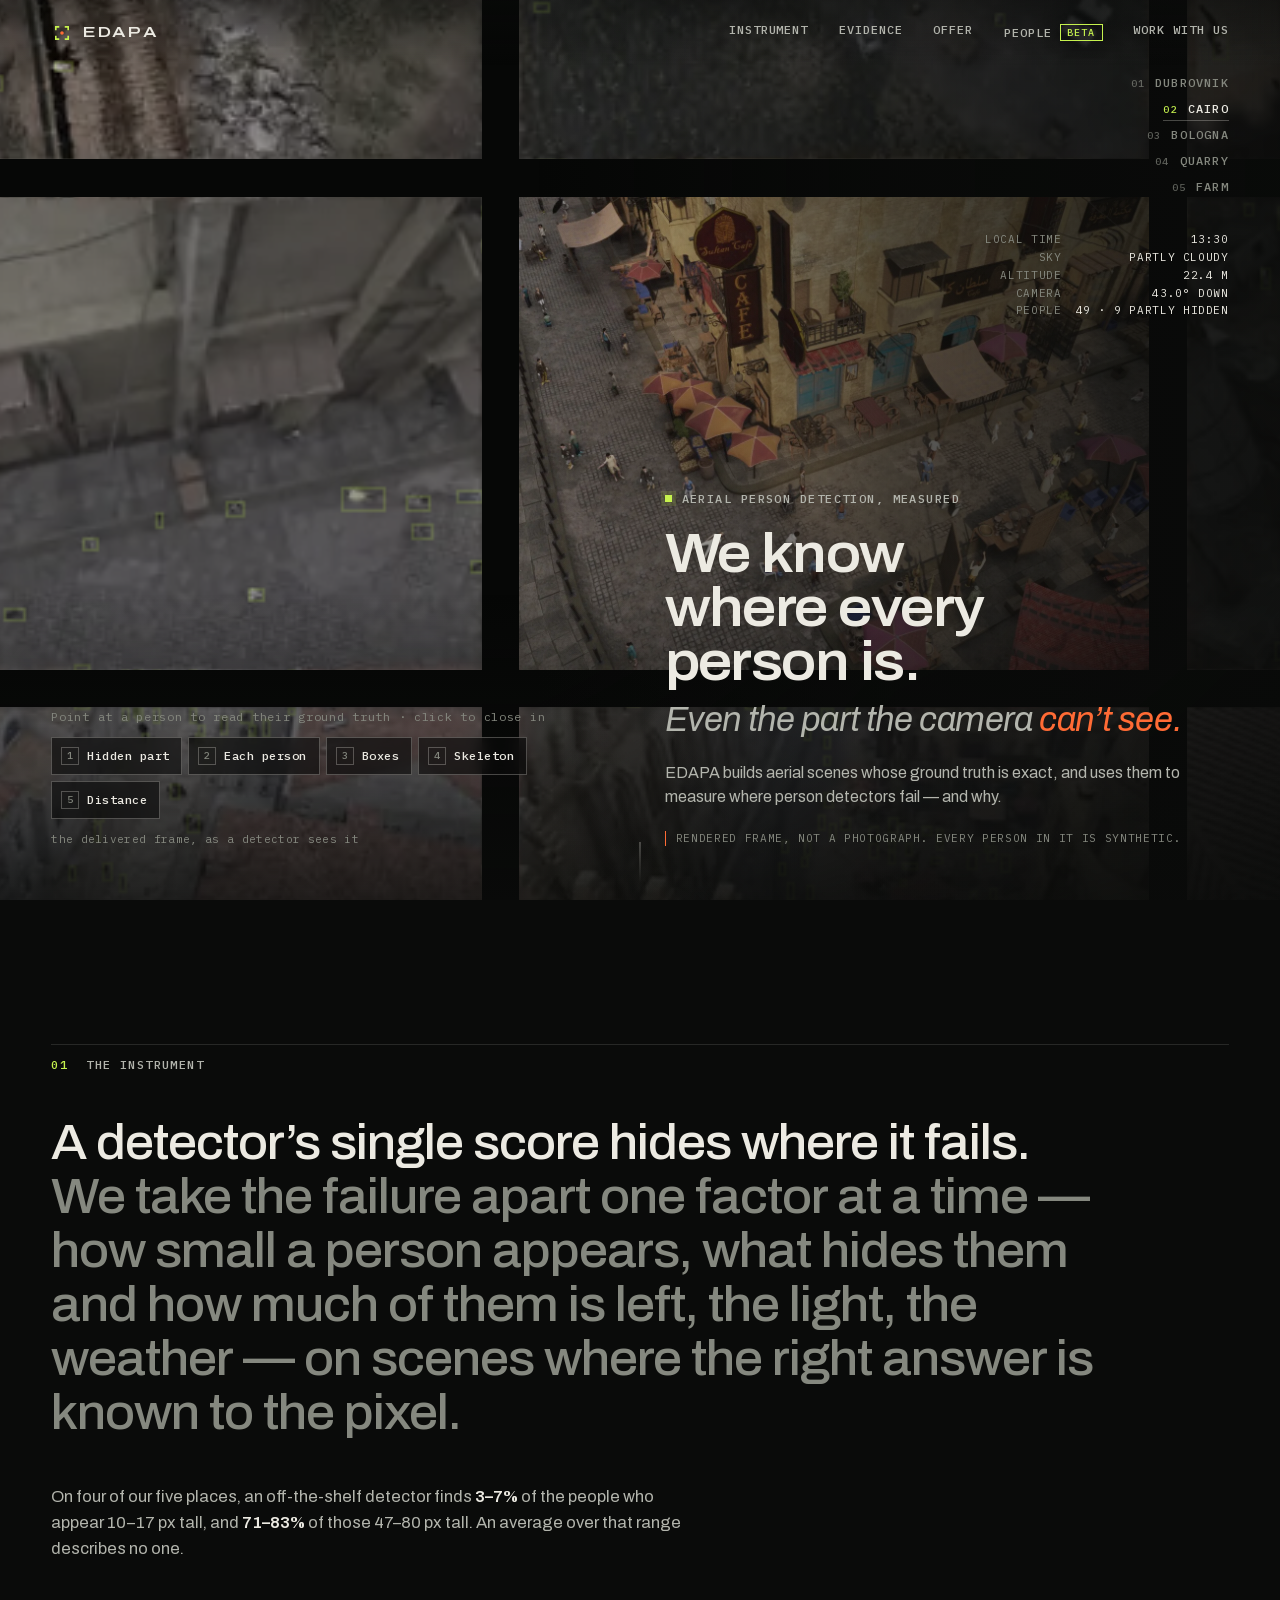
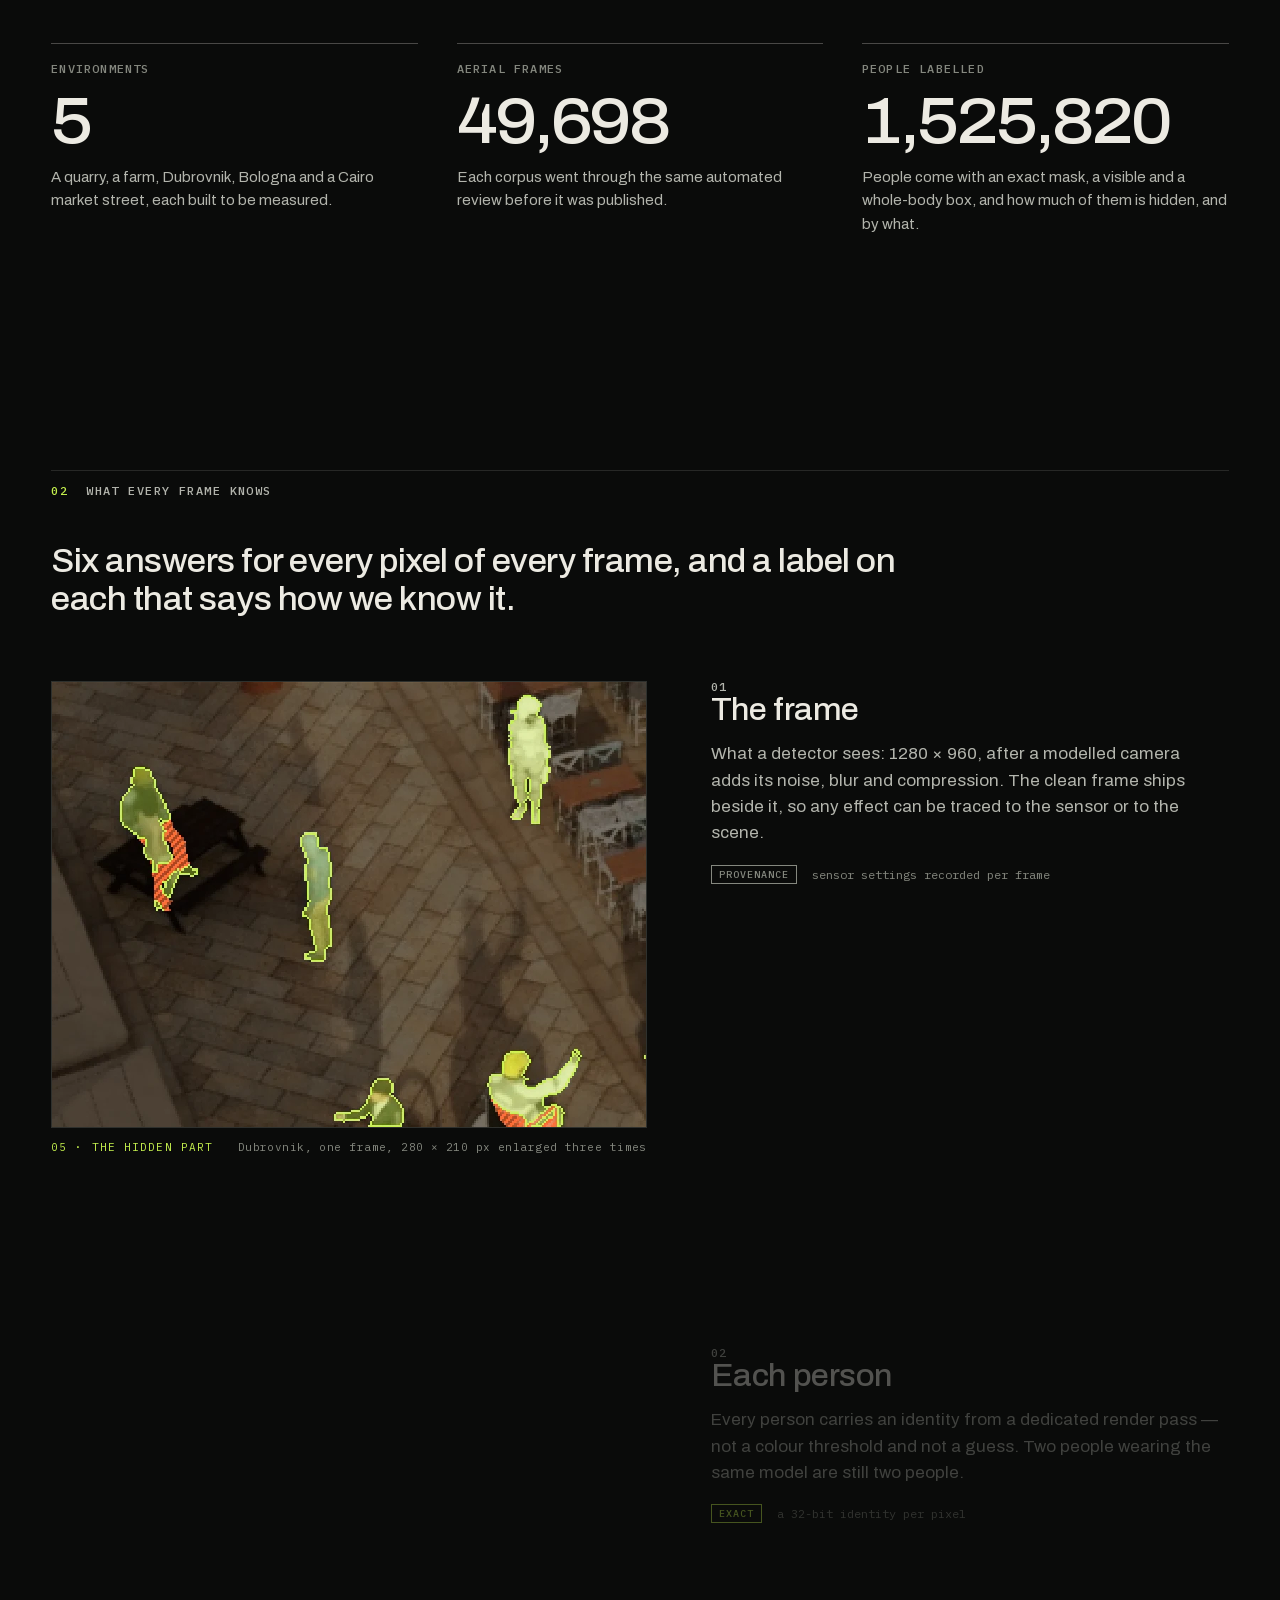
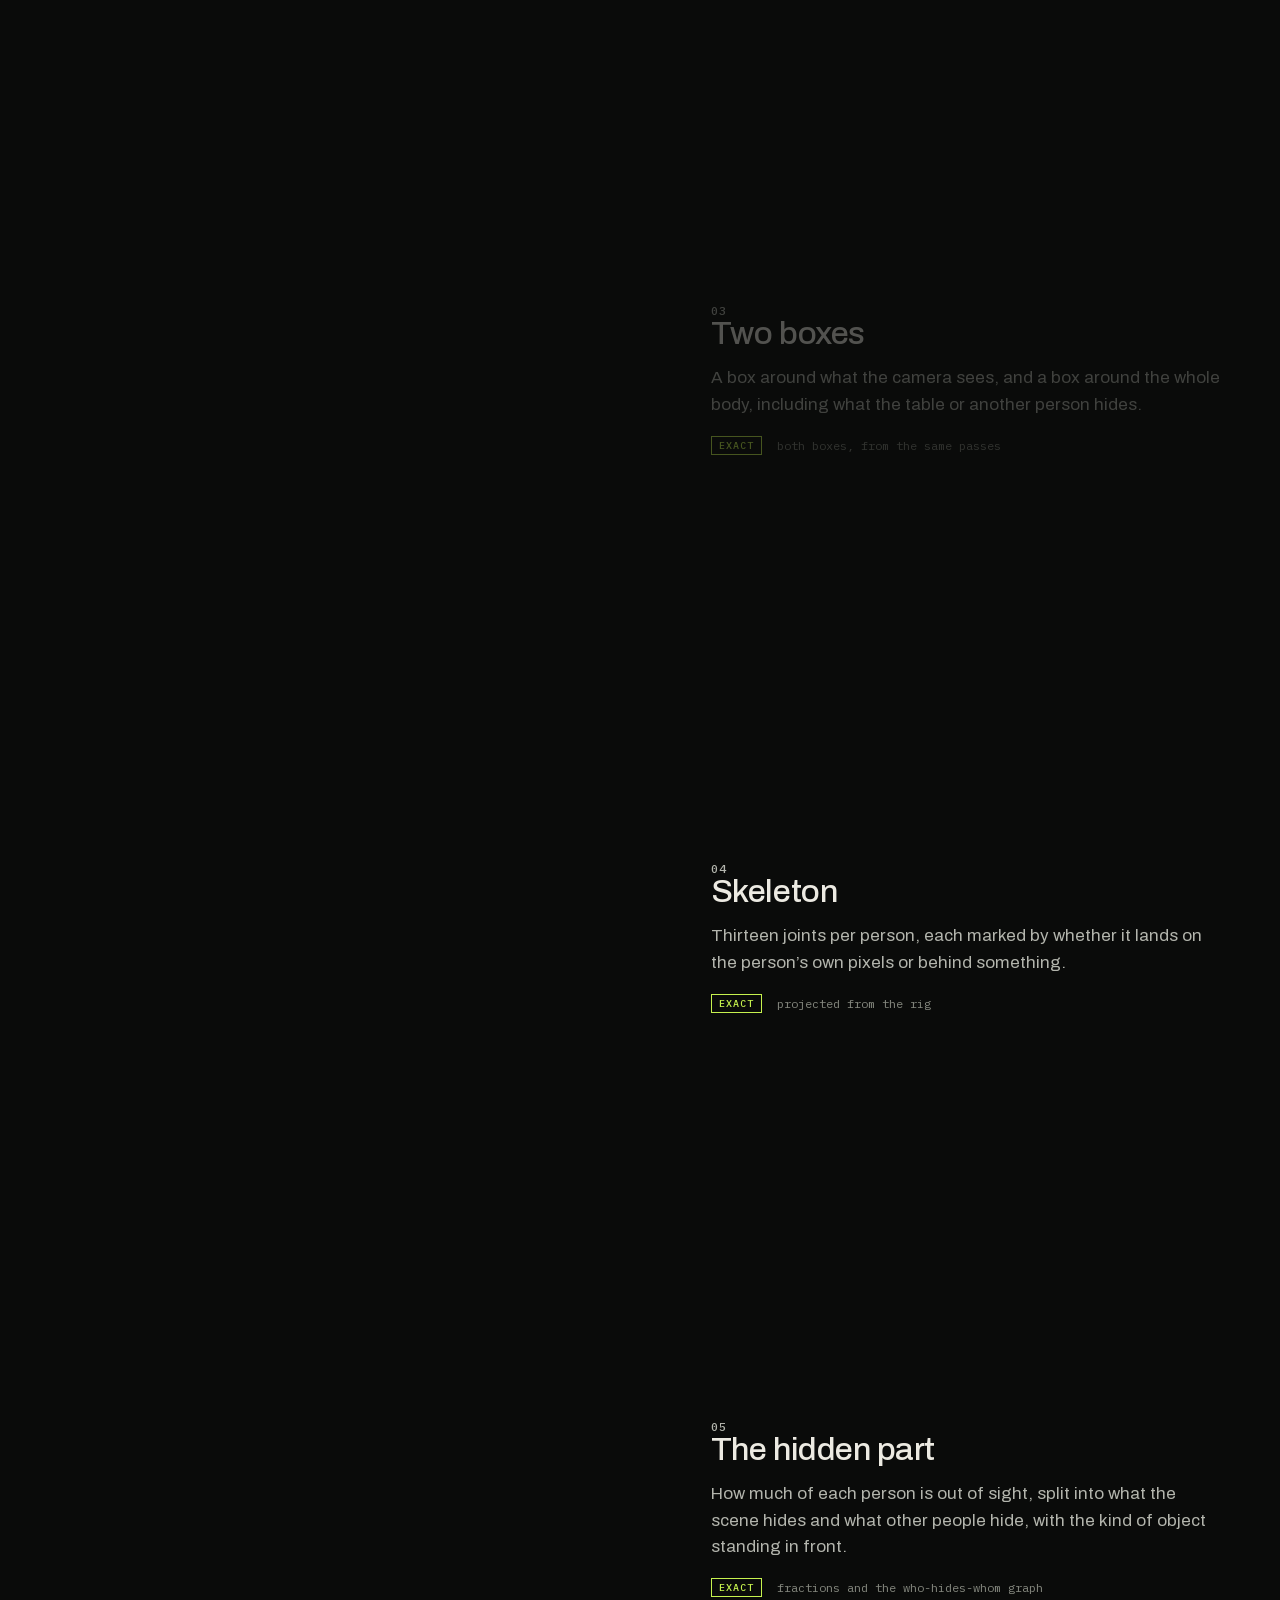
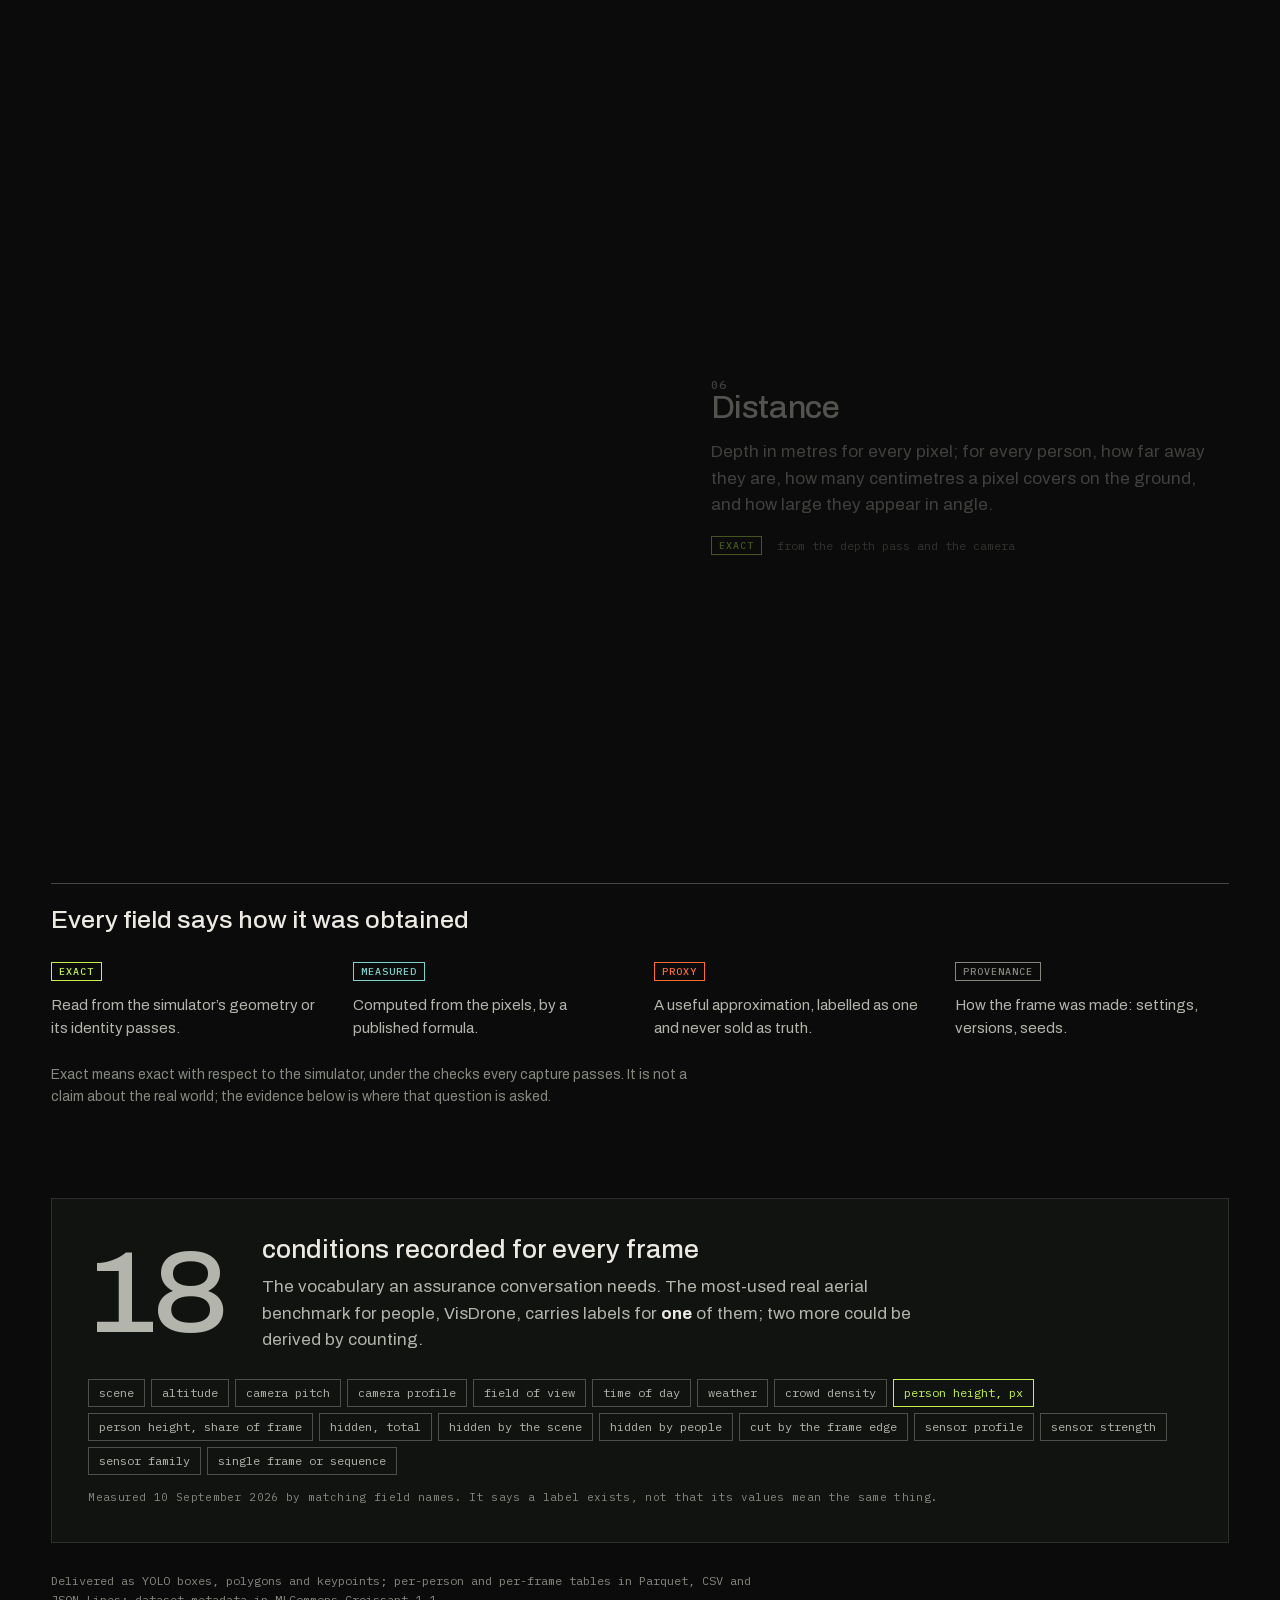
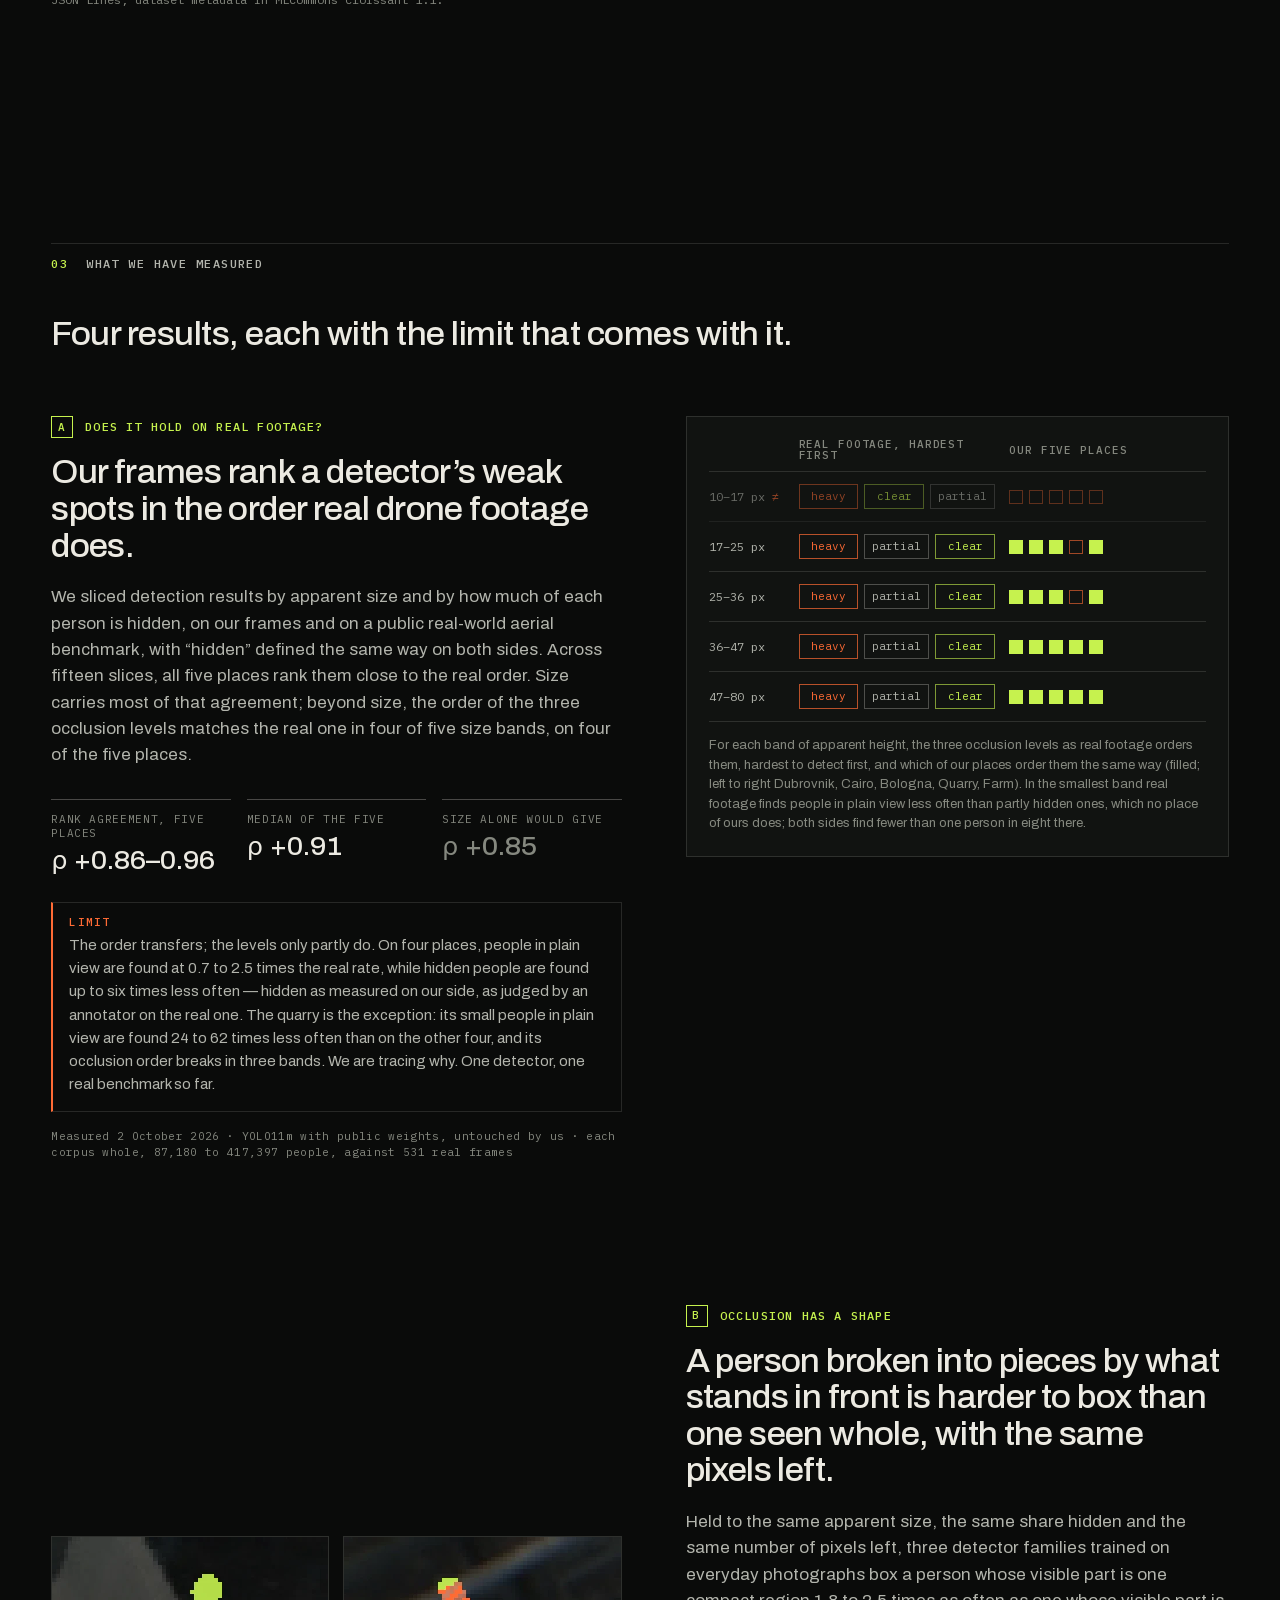
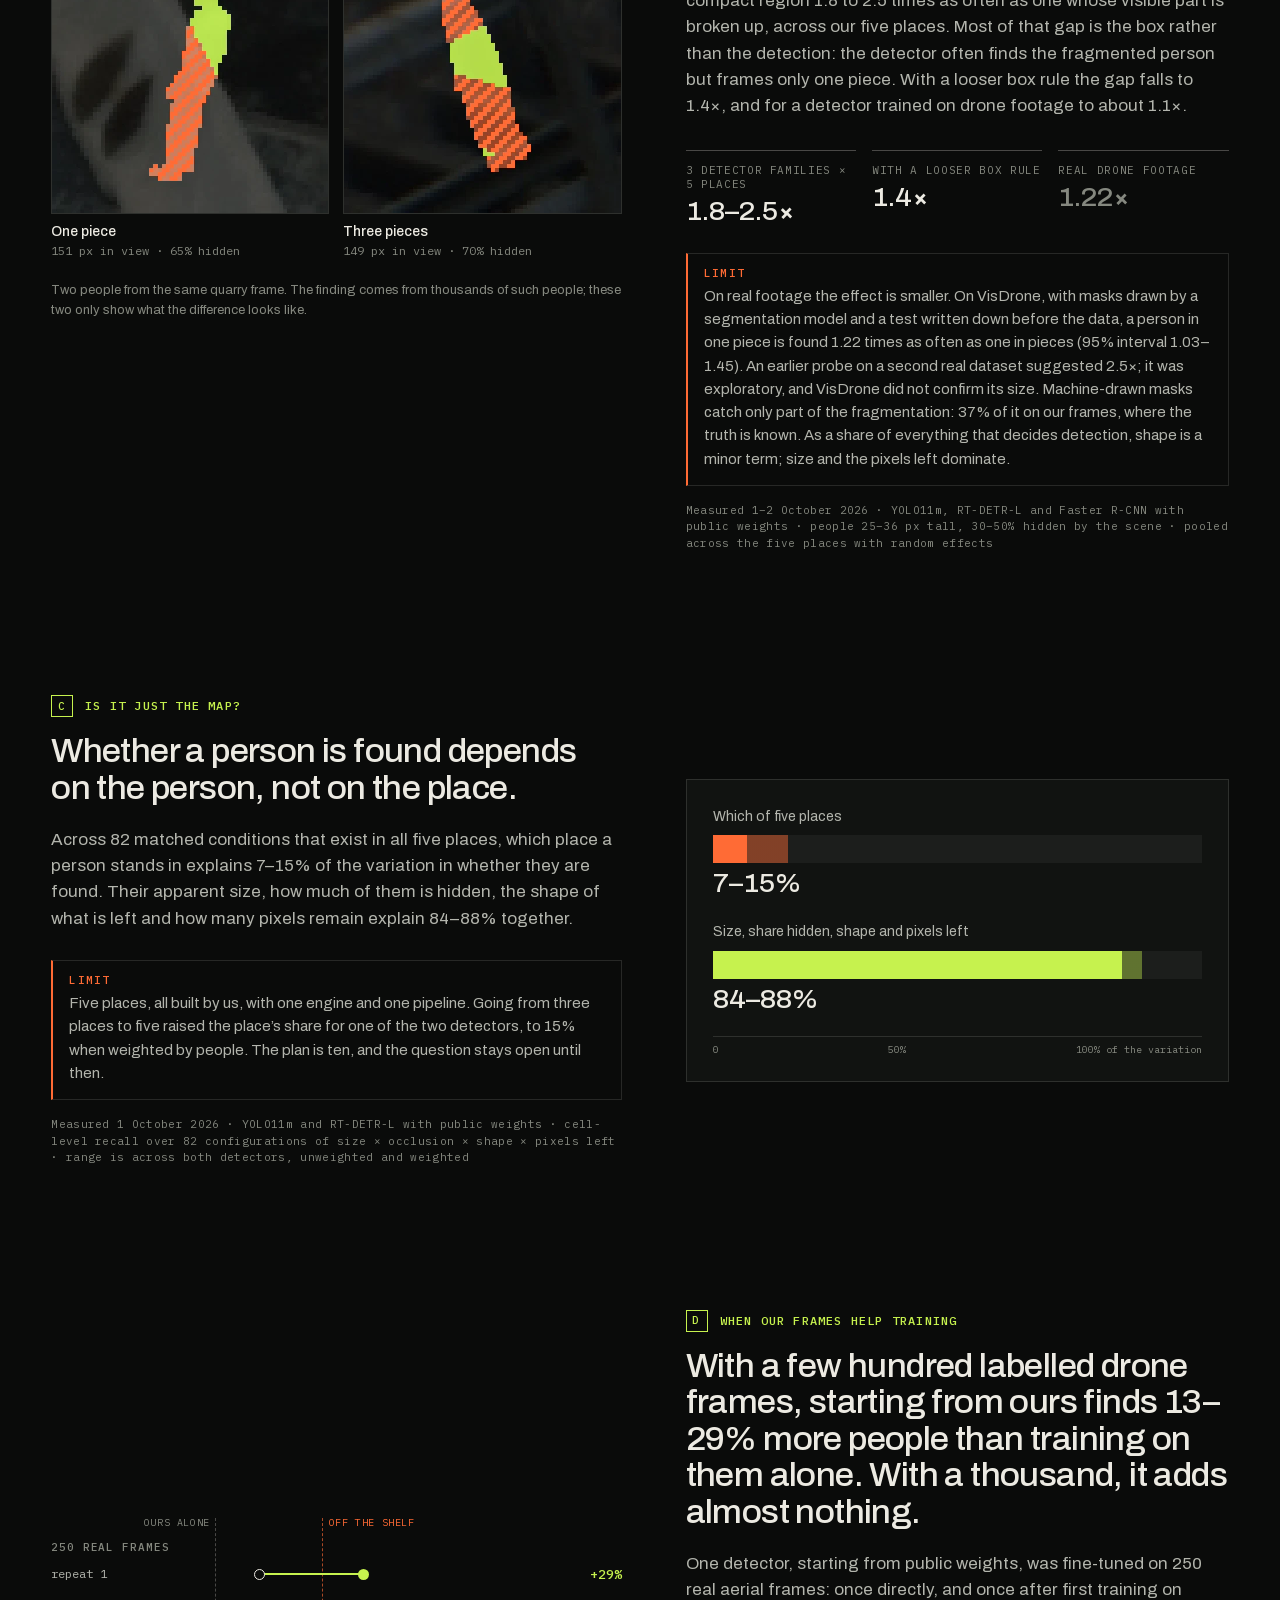
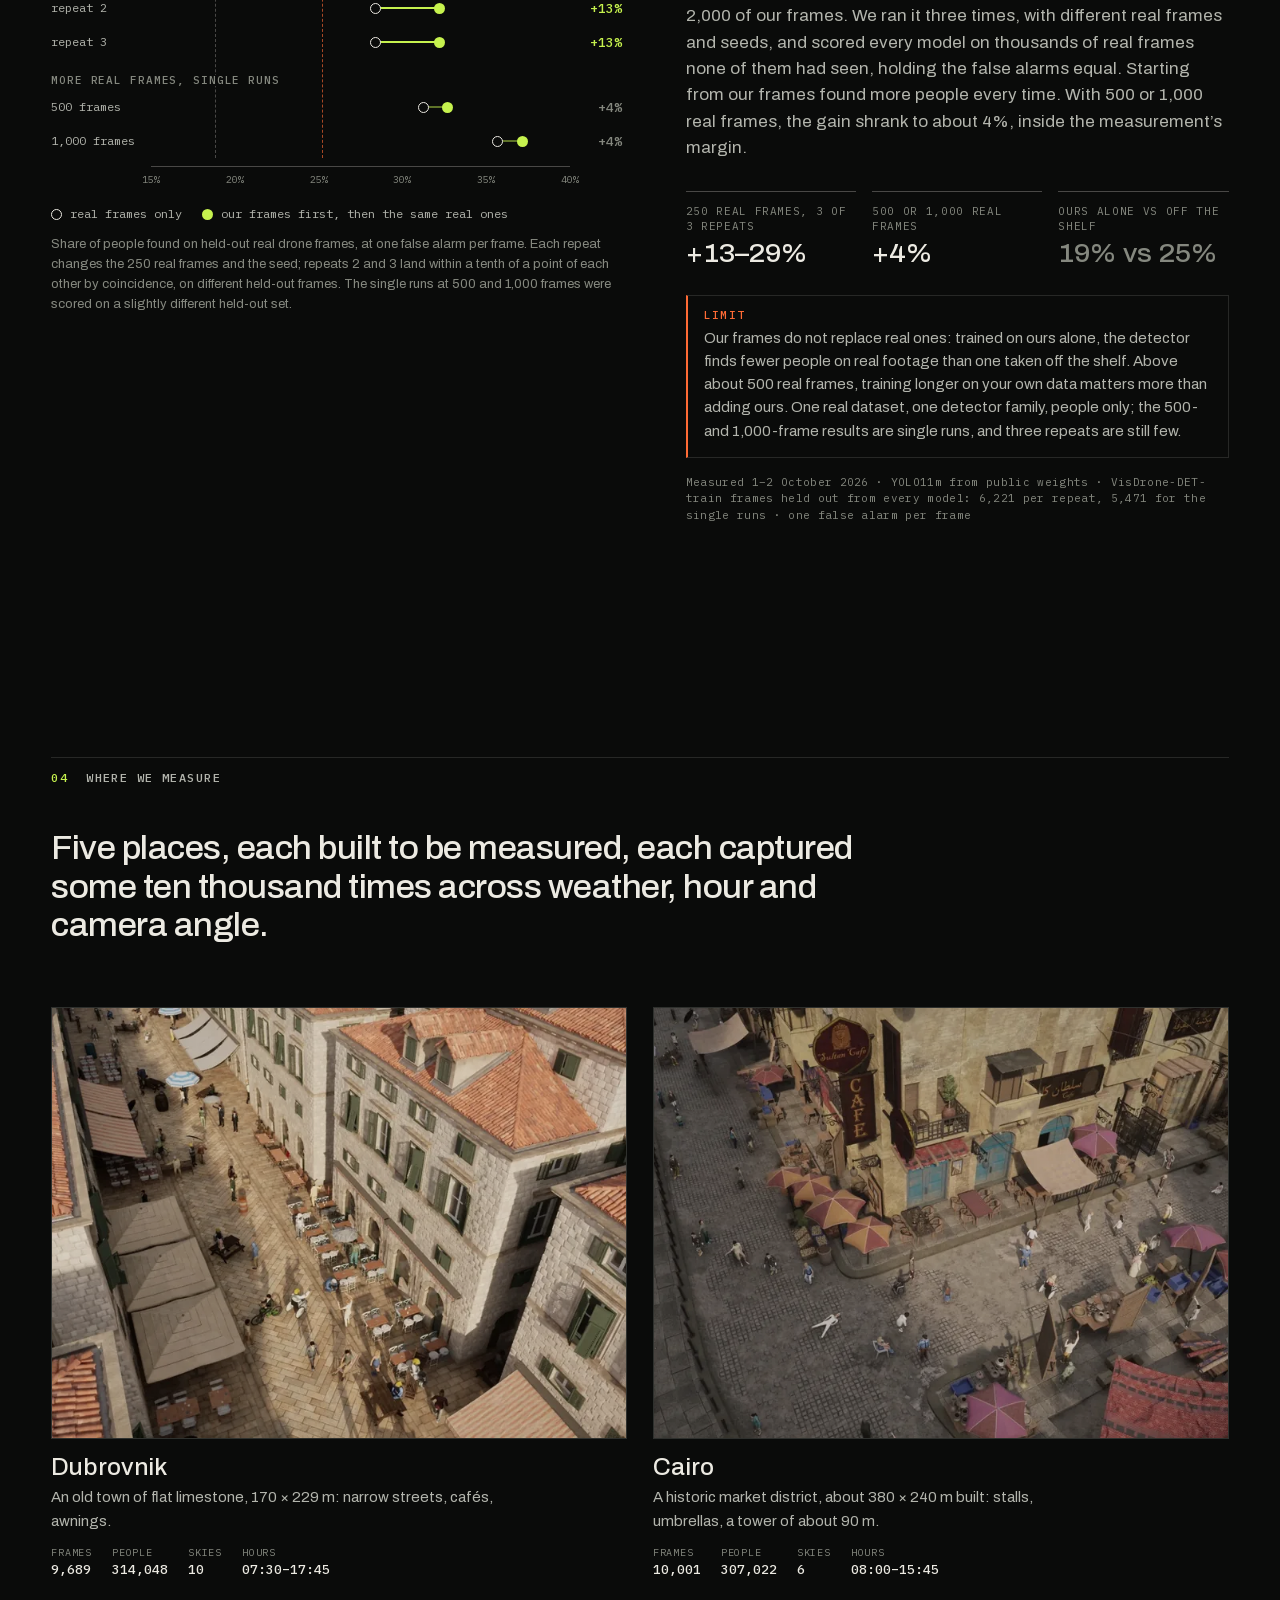
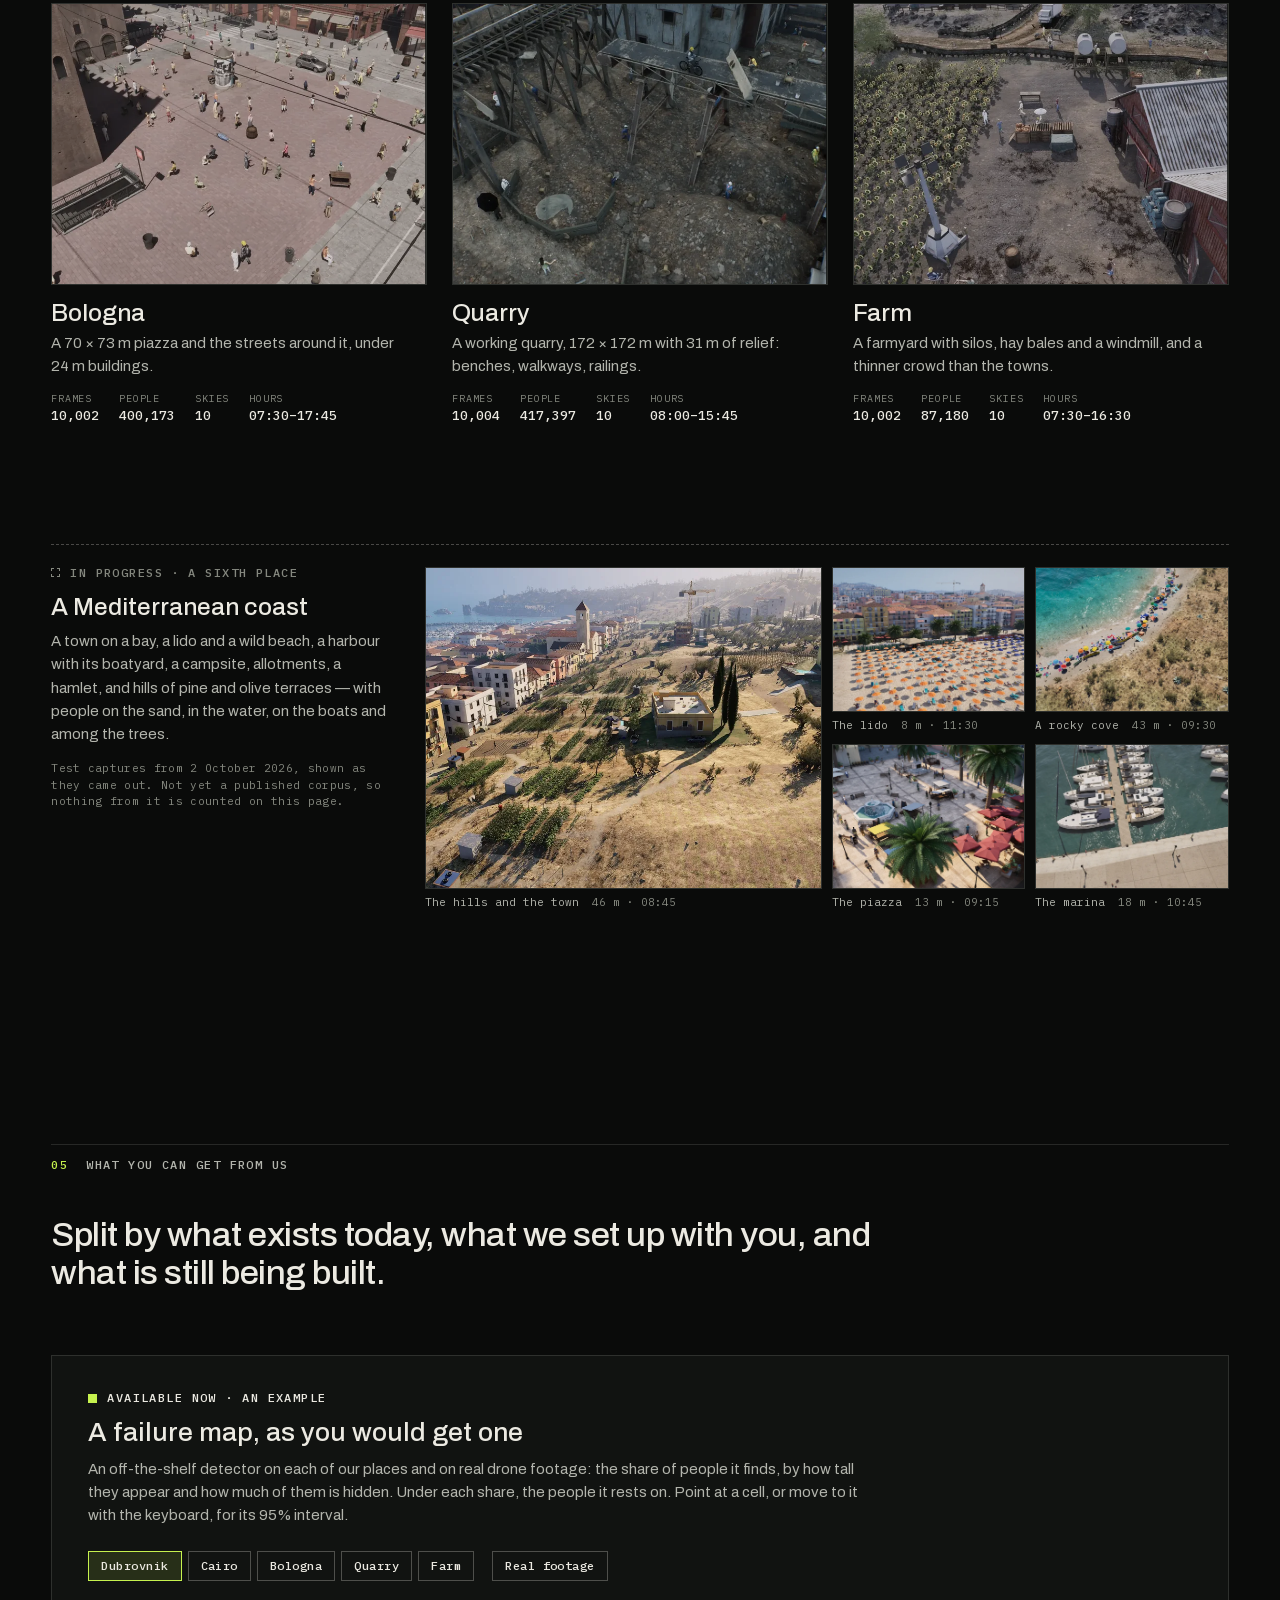
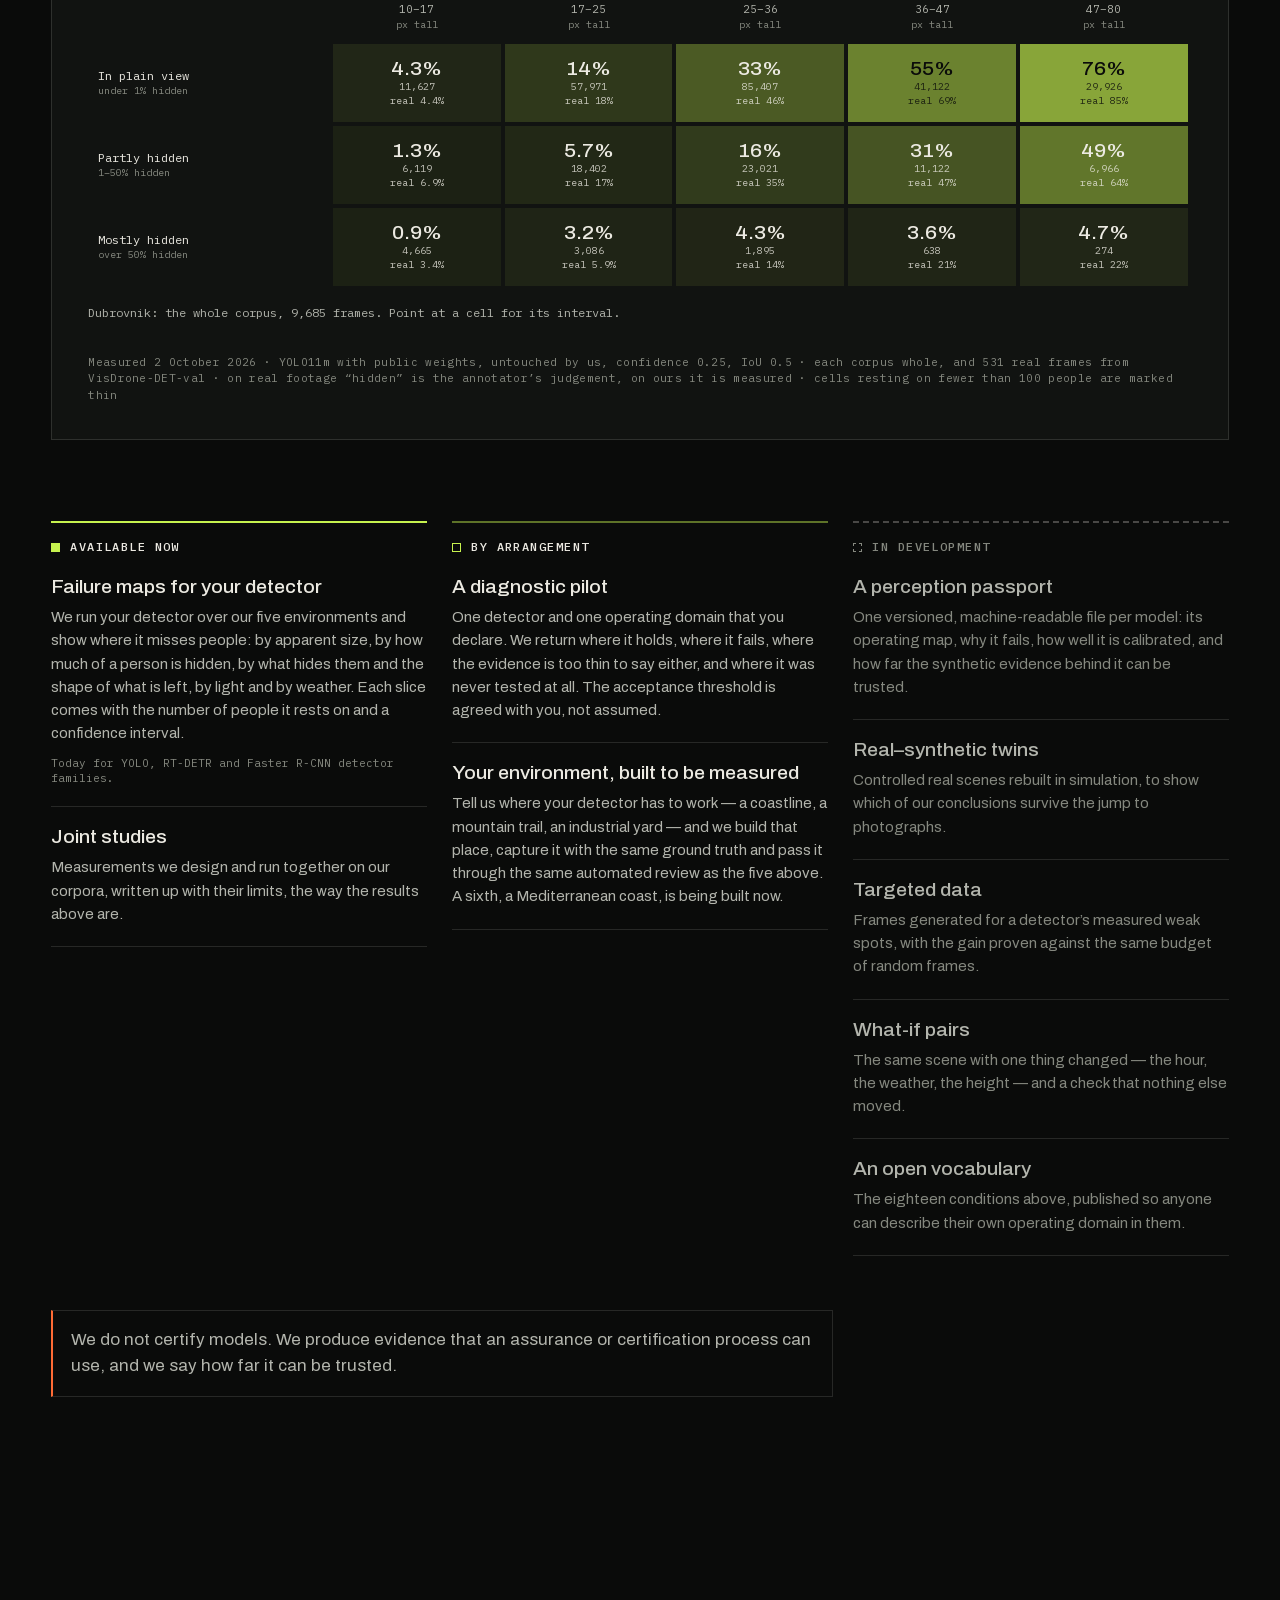
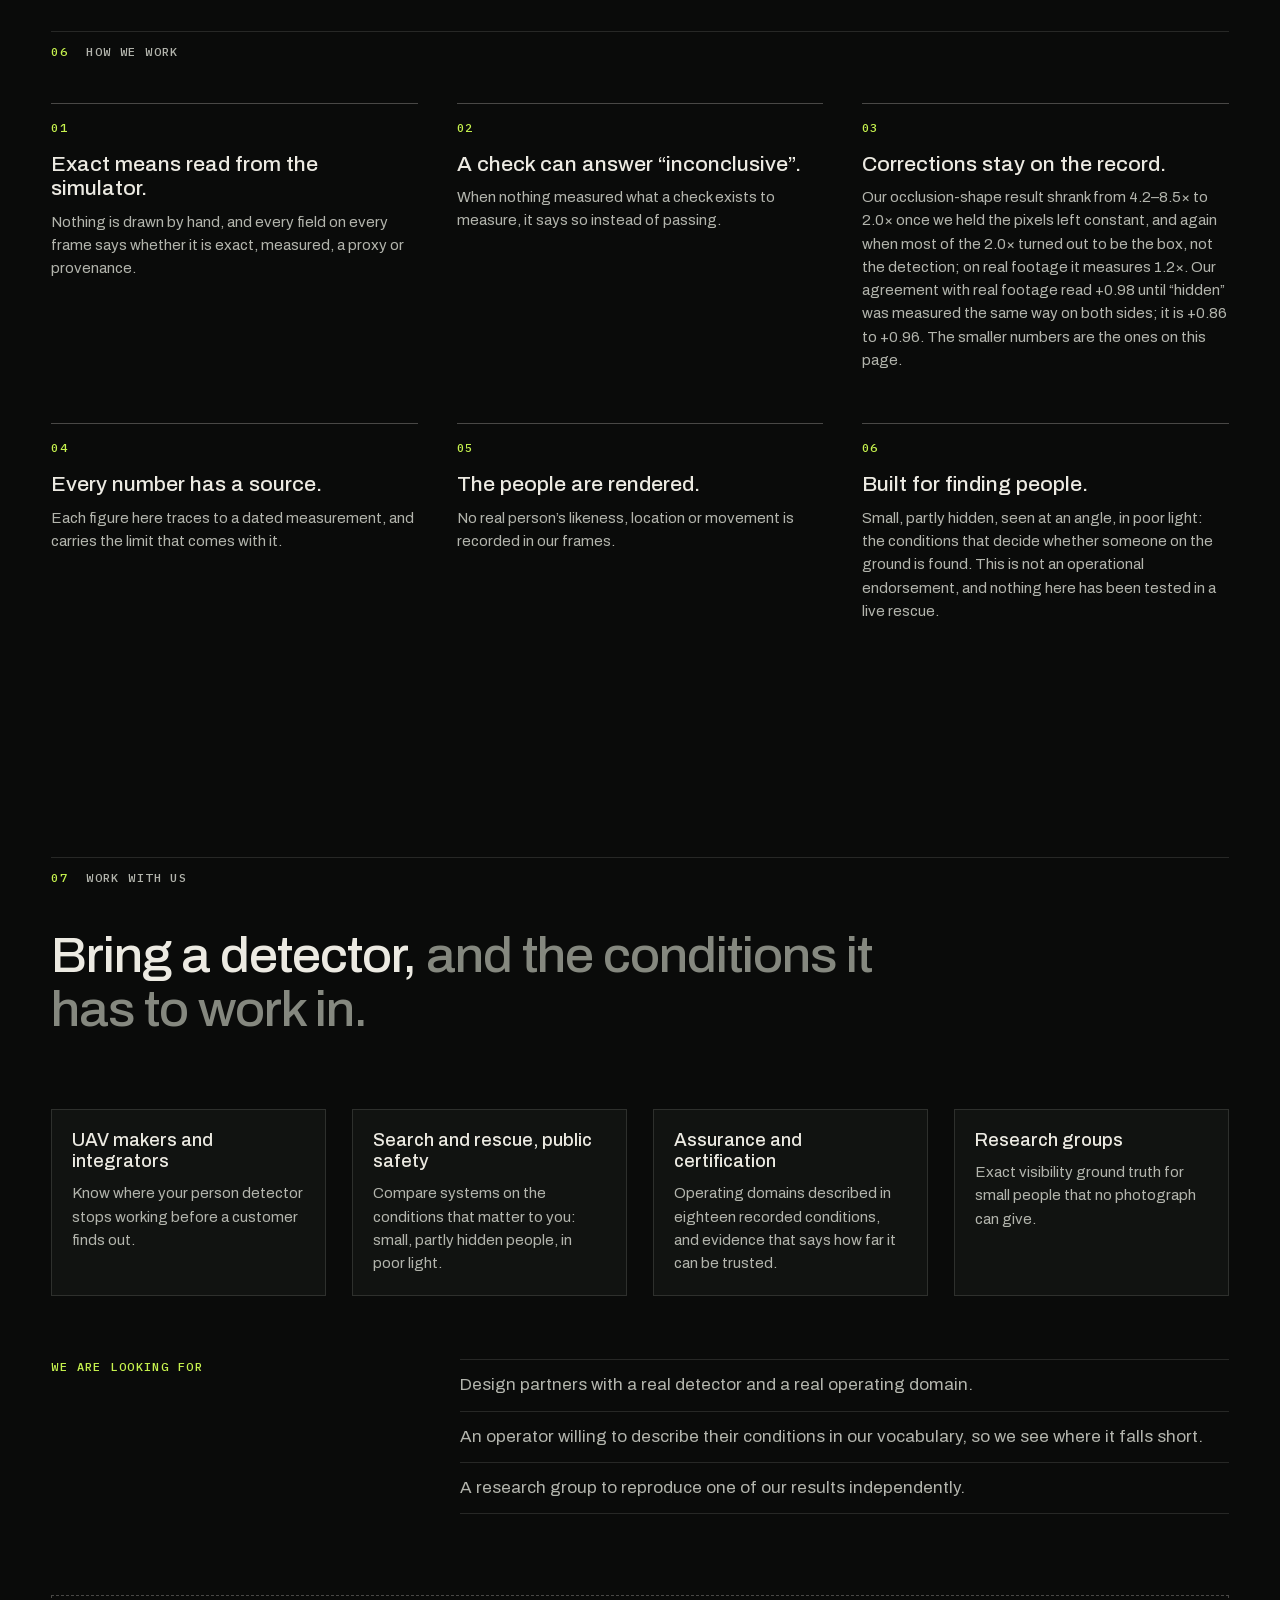
==== commit 2dcd7e2d: "People Generation v2 (BETA): a page of its own, linked from the menu" ====
--- a/index.html
+++ b/index.html
@@ -36,6 +36,7 @@
     <a href="#layers">Instrument</a>
     <a href="#evidence">Evidence</a>
     <a href="#offer">Offer</a>
+    <a href="people/">People<span class="beta">BETA</span></a>
     <a href="#work">Work with us</a>
   </nav>
 </header>
--- a/assets/css/site.css
+++ b/assets/css/site.css
@@ -73,6 +73,10 @@
   color: var(--paper-dim); padding: 6px 0; transition: color .25s;
 }
 .mast__nav a:hover { color: var(--paper); }
+.mast__nav .beta {
+  display: inline-block; padding: 3px 6px 2px; margin-left: 8px; border: 1px solid var(--seen); color: var(--seen);
+  font: 500 10px/1 var(--f-mono); letter-spacing: .12em; vertical-align: 1px;
+}
 .mast::before {
   content: ""; position: absolute; inset: 0; z-index: -1;
   background: linear-gradient(to bottom, rgba(10,11,10,.72), rgba(10,11,10,0));
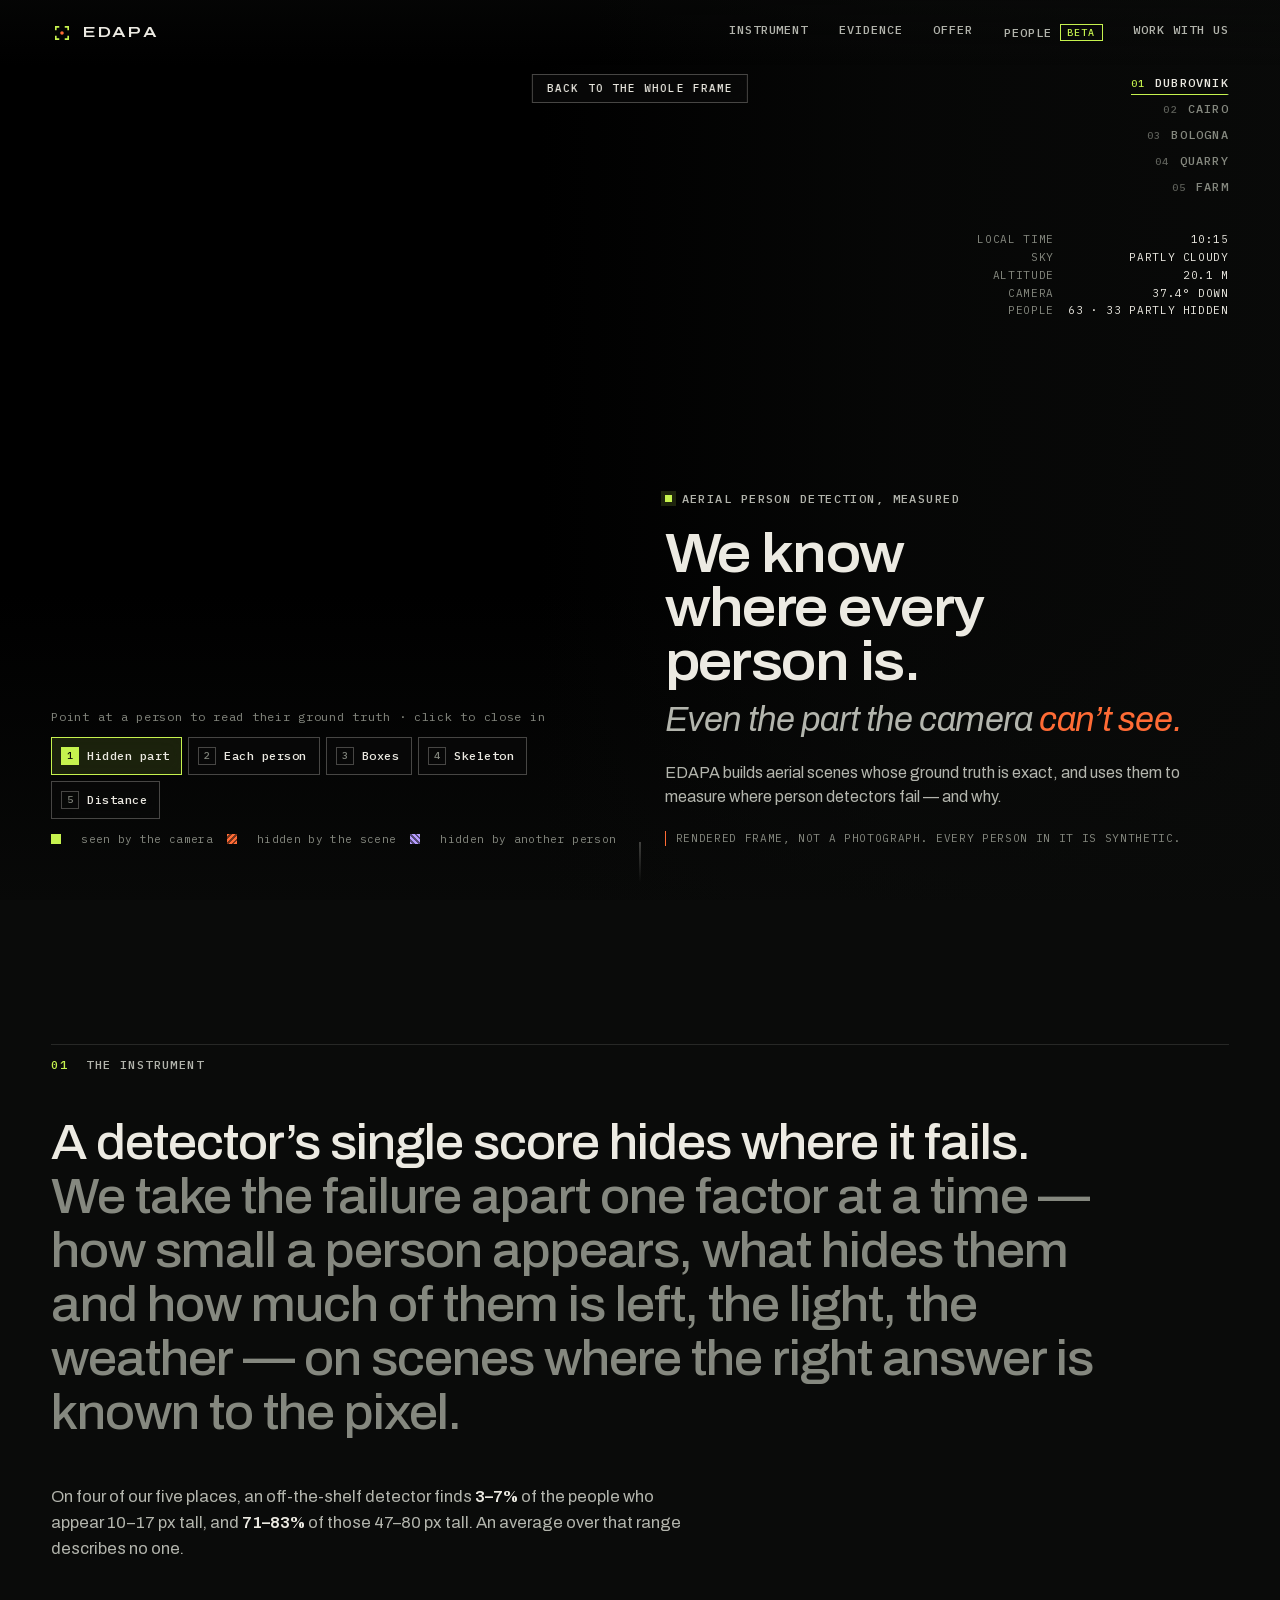
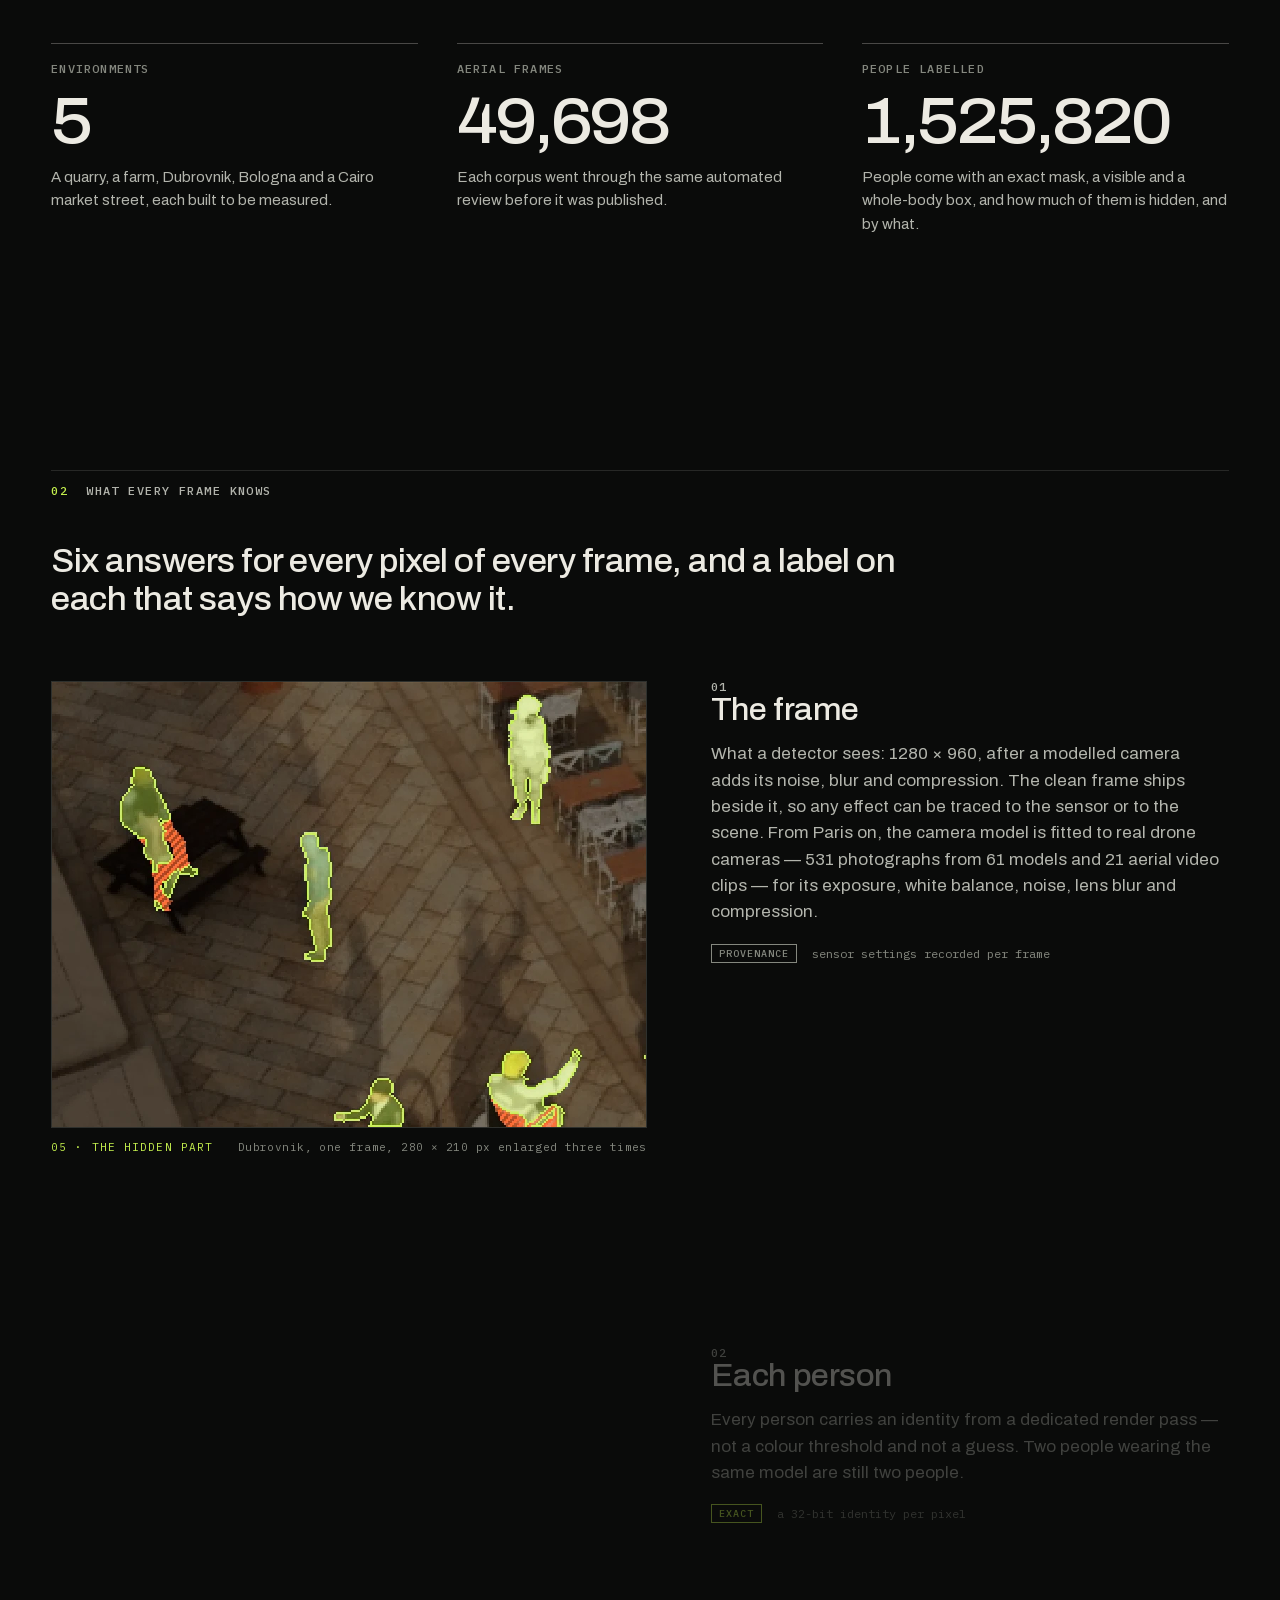
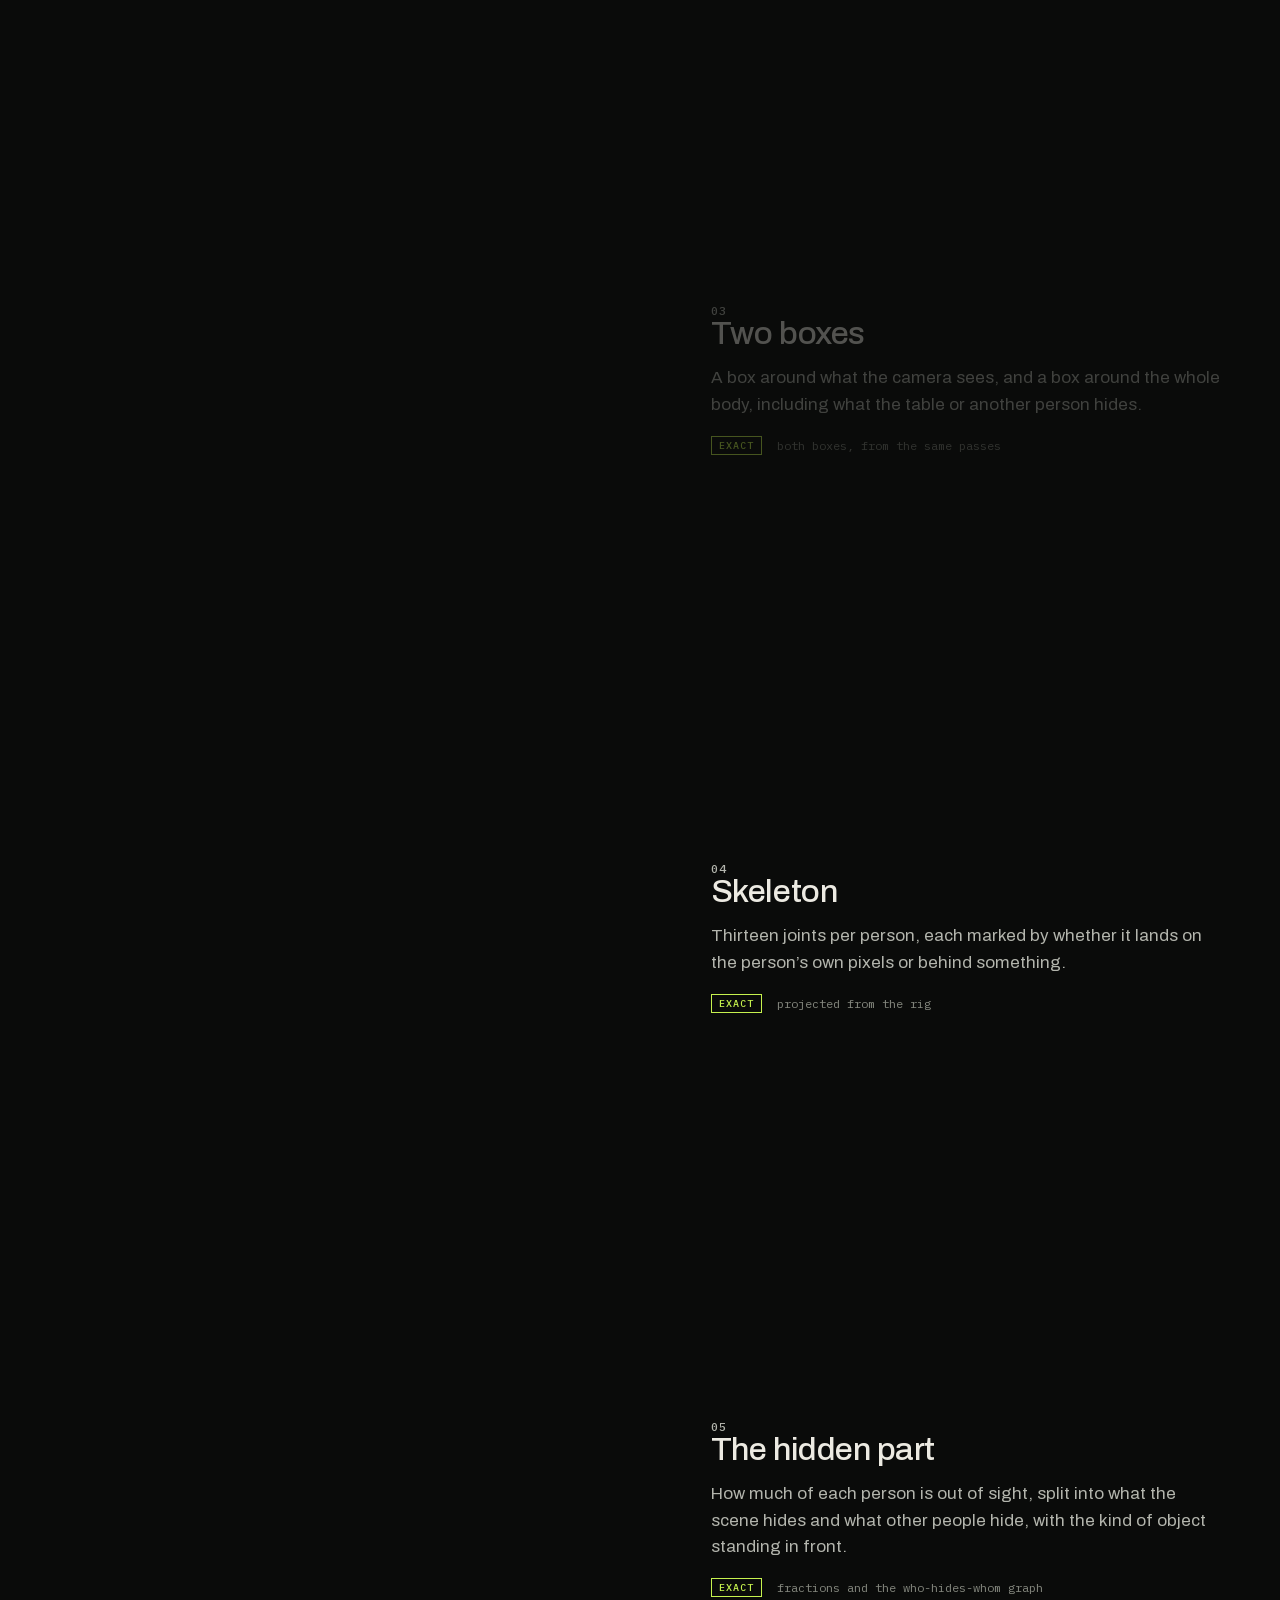
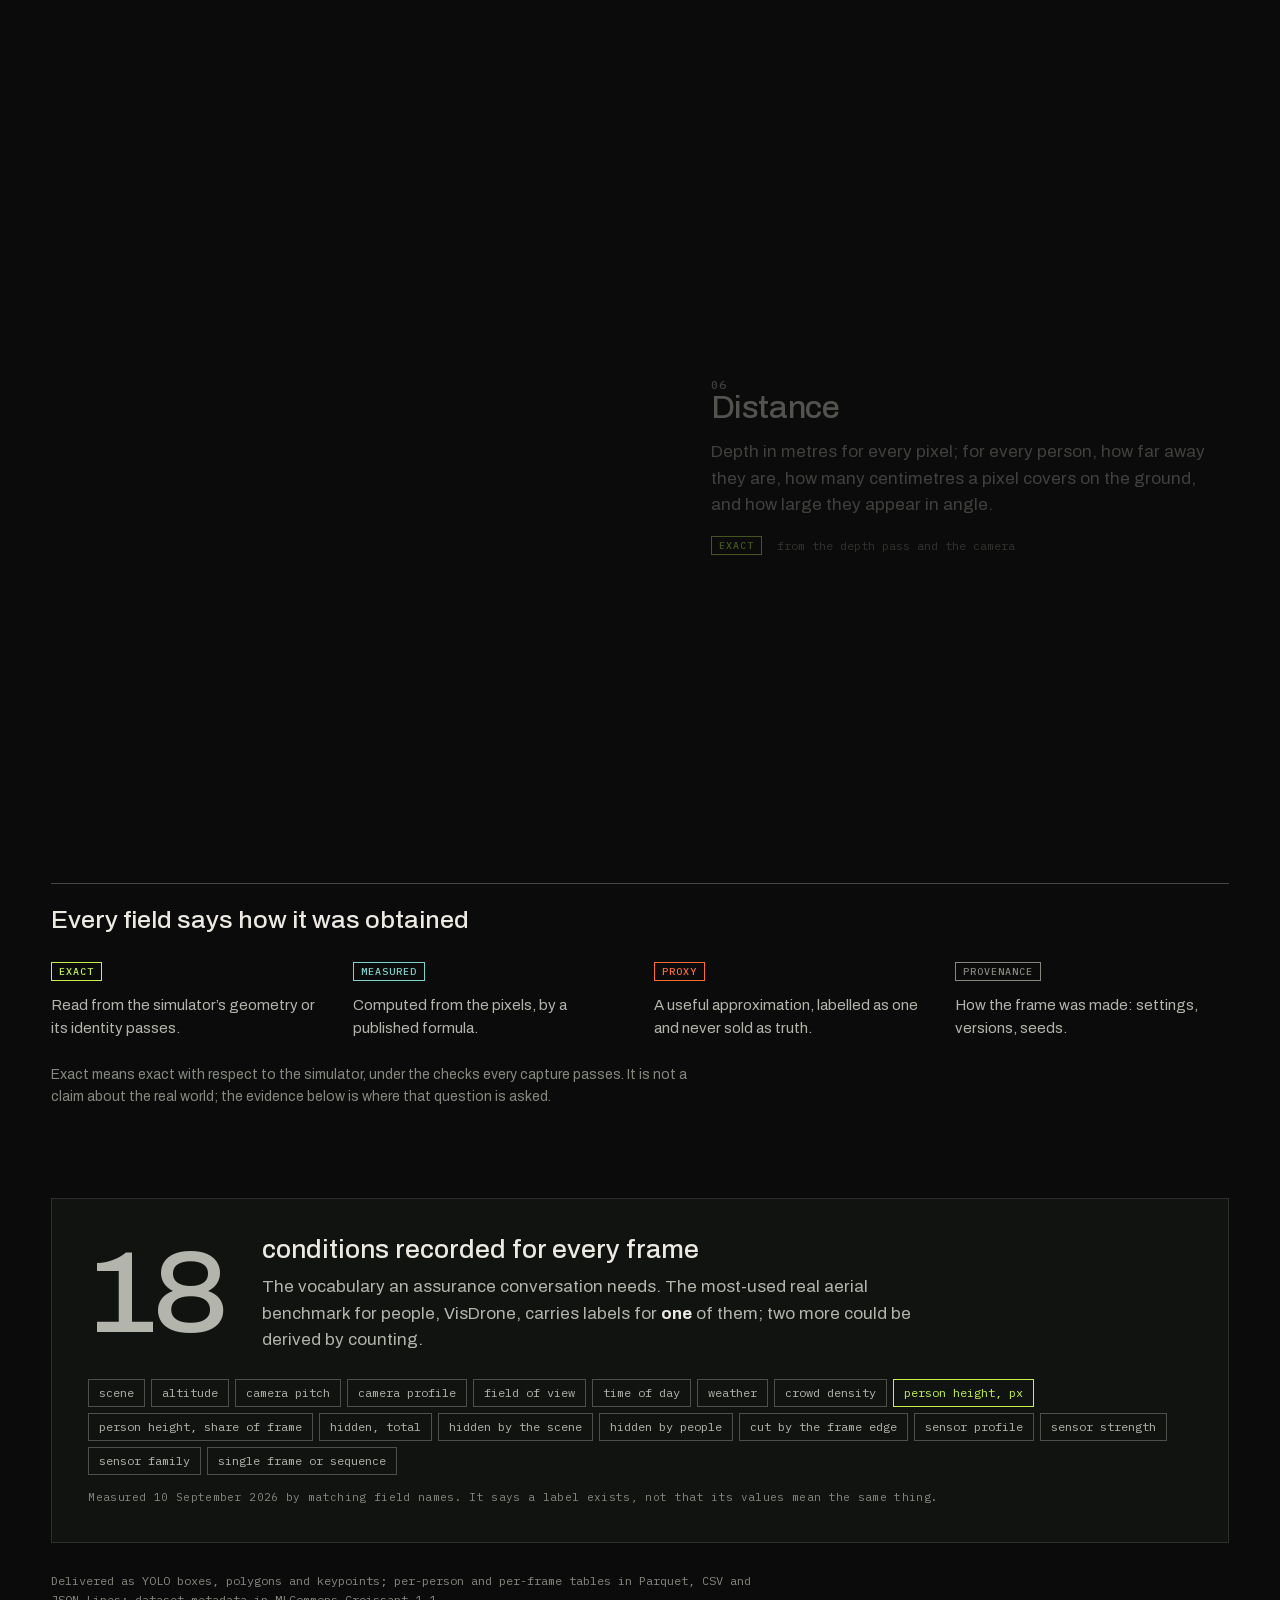
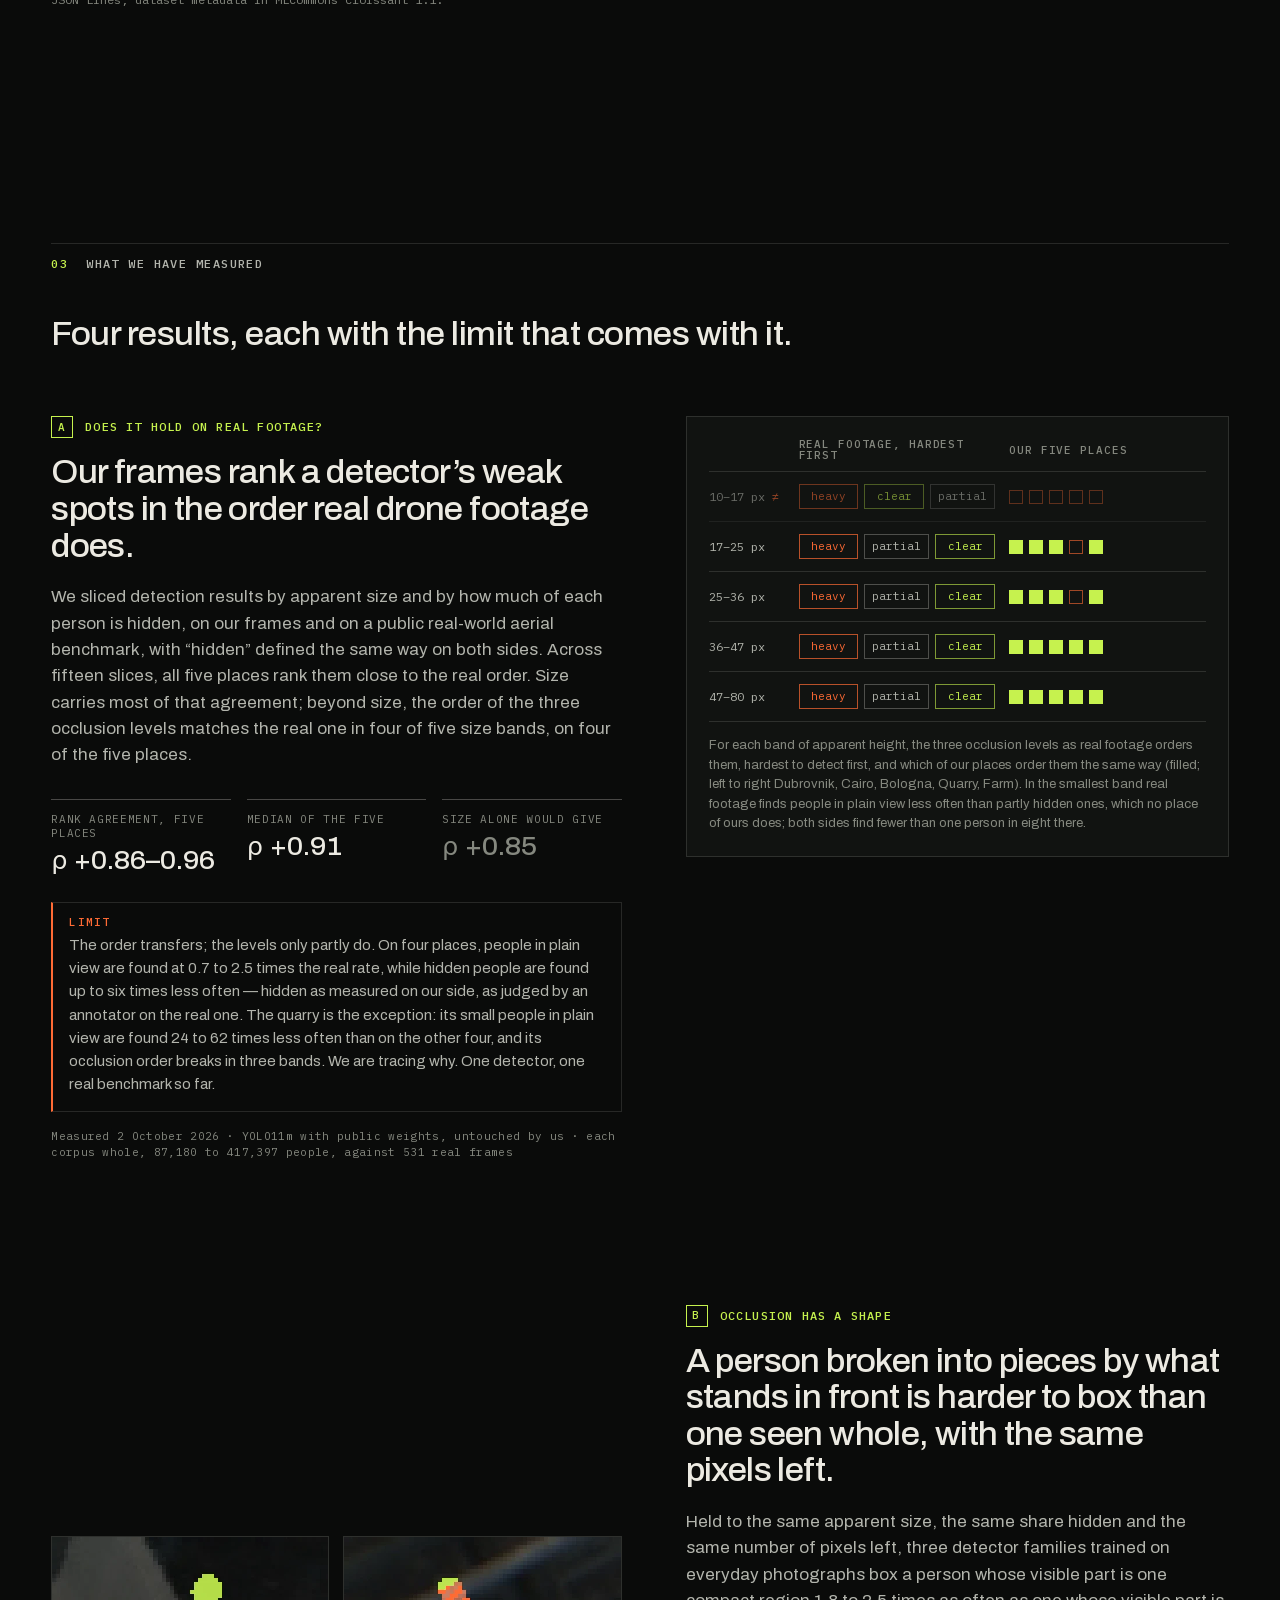
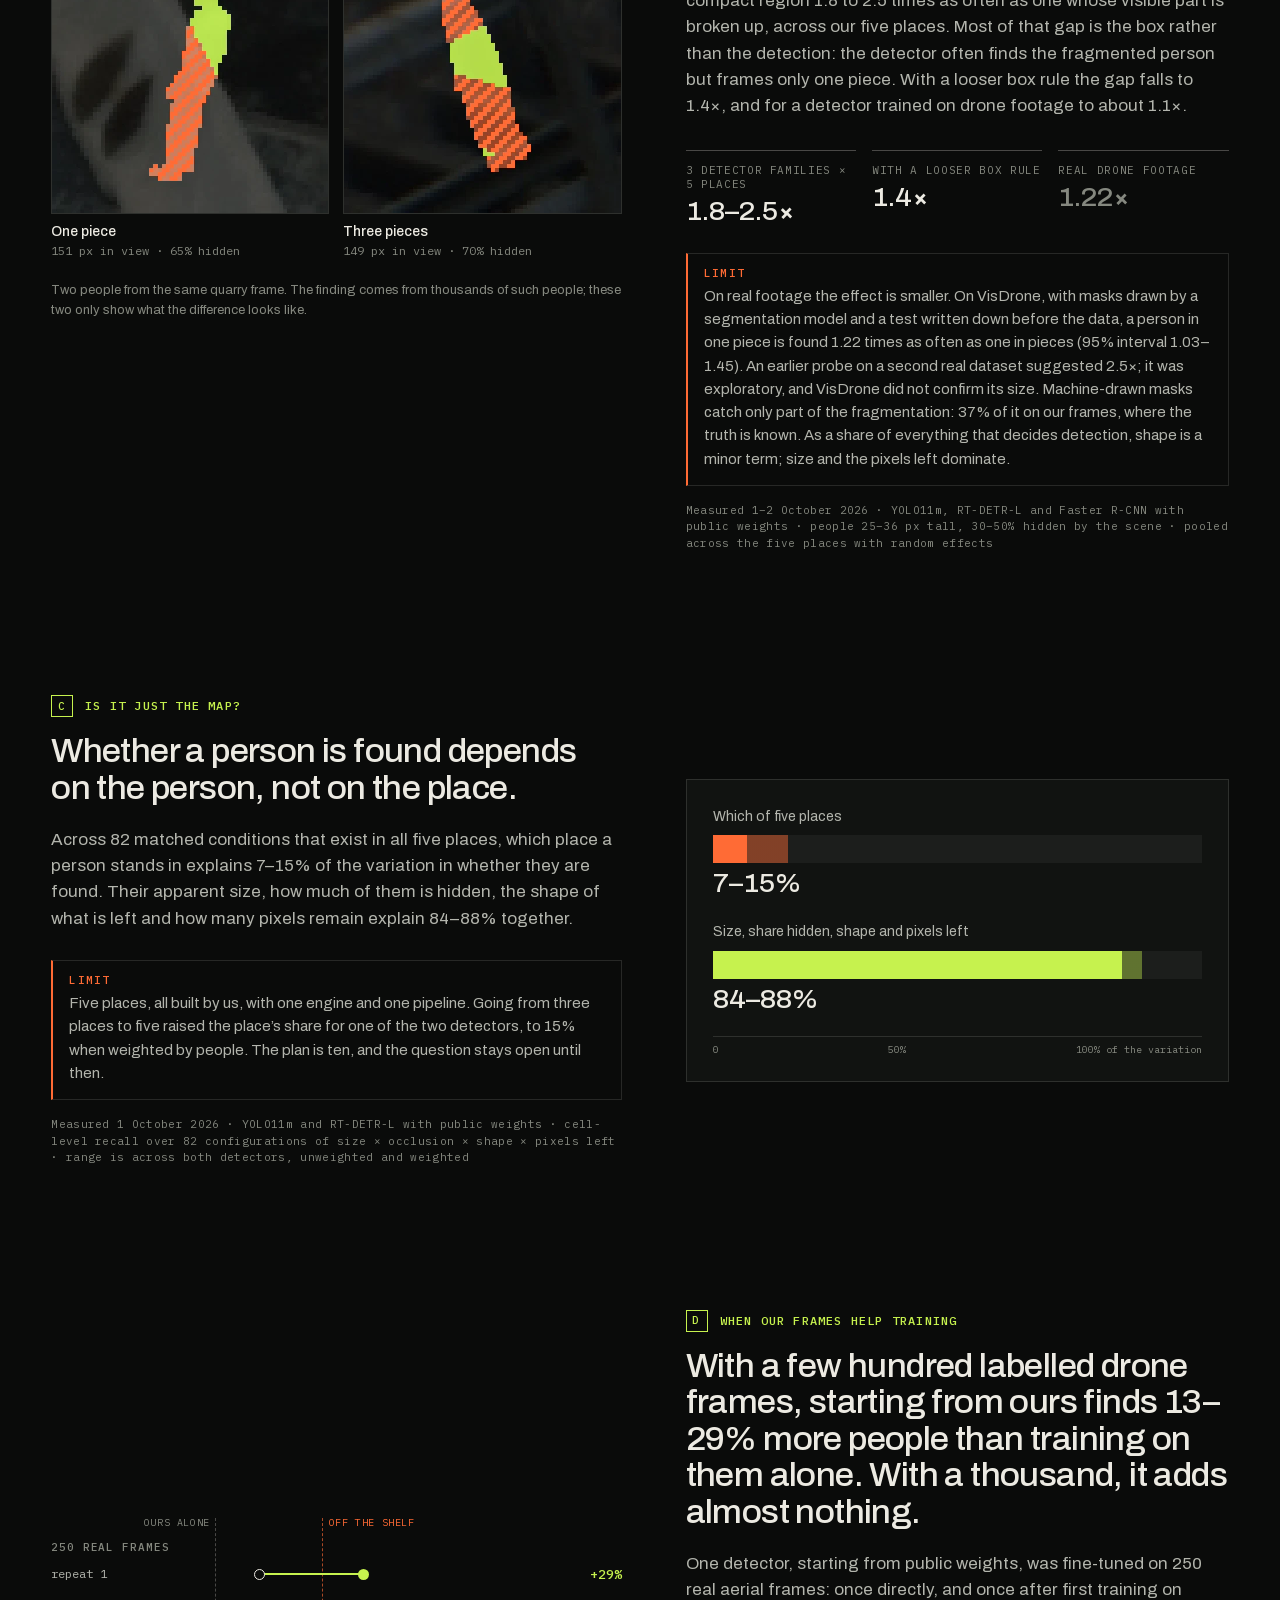
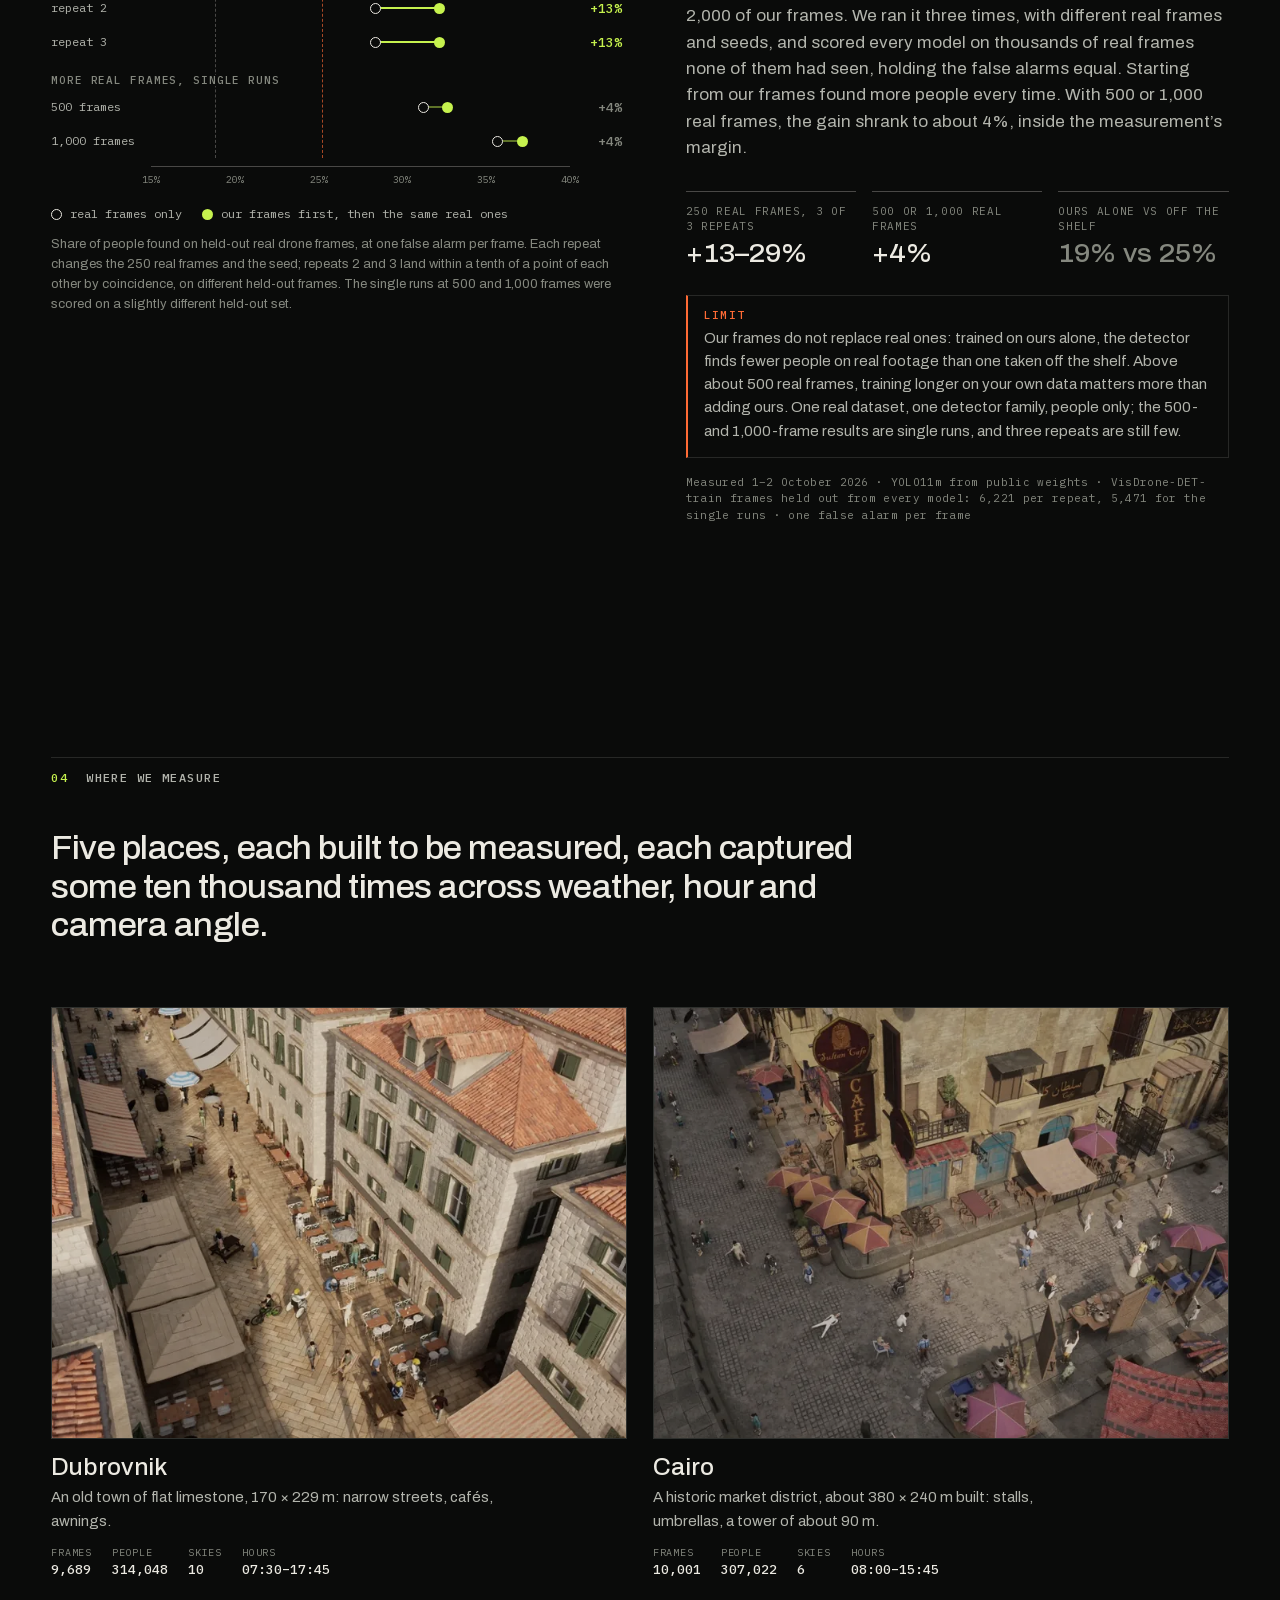
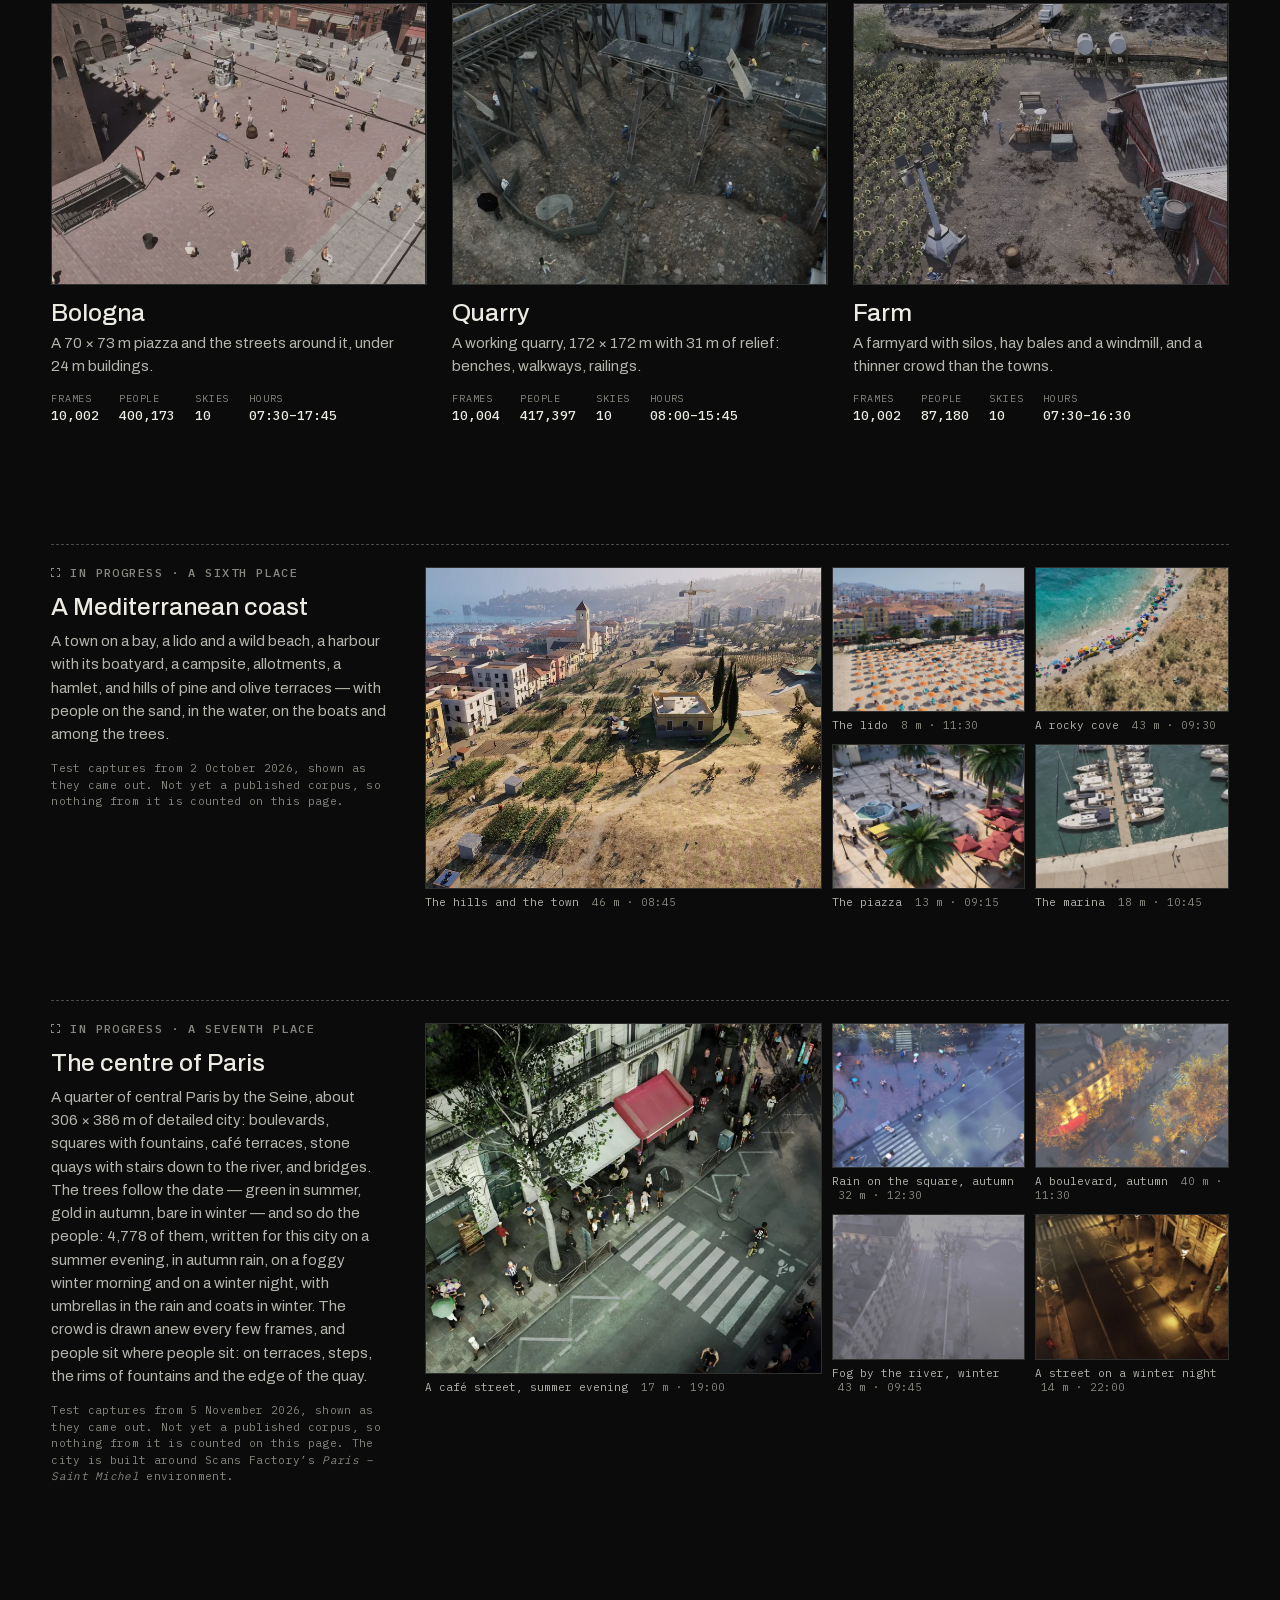
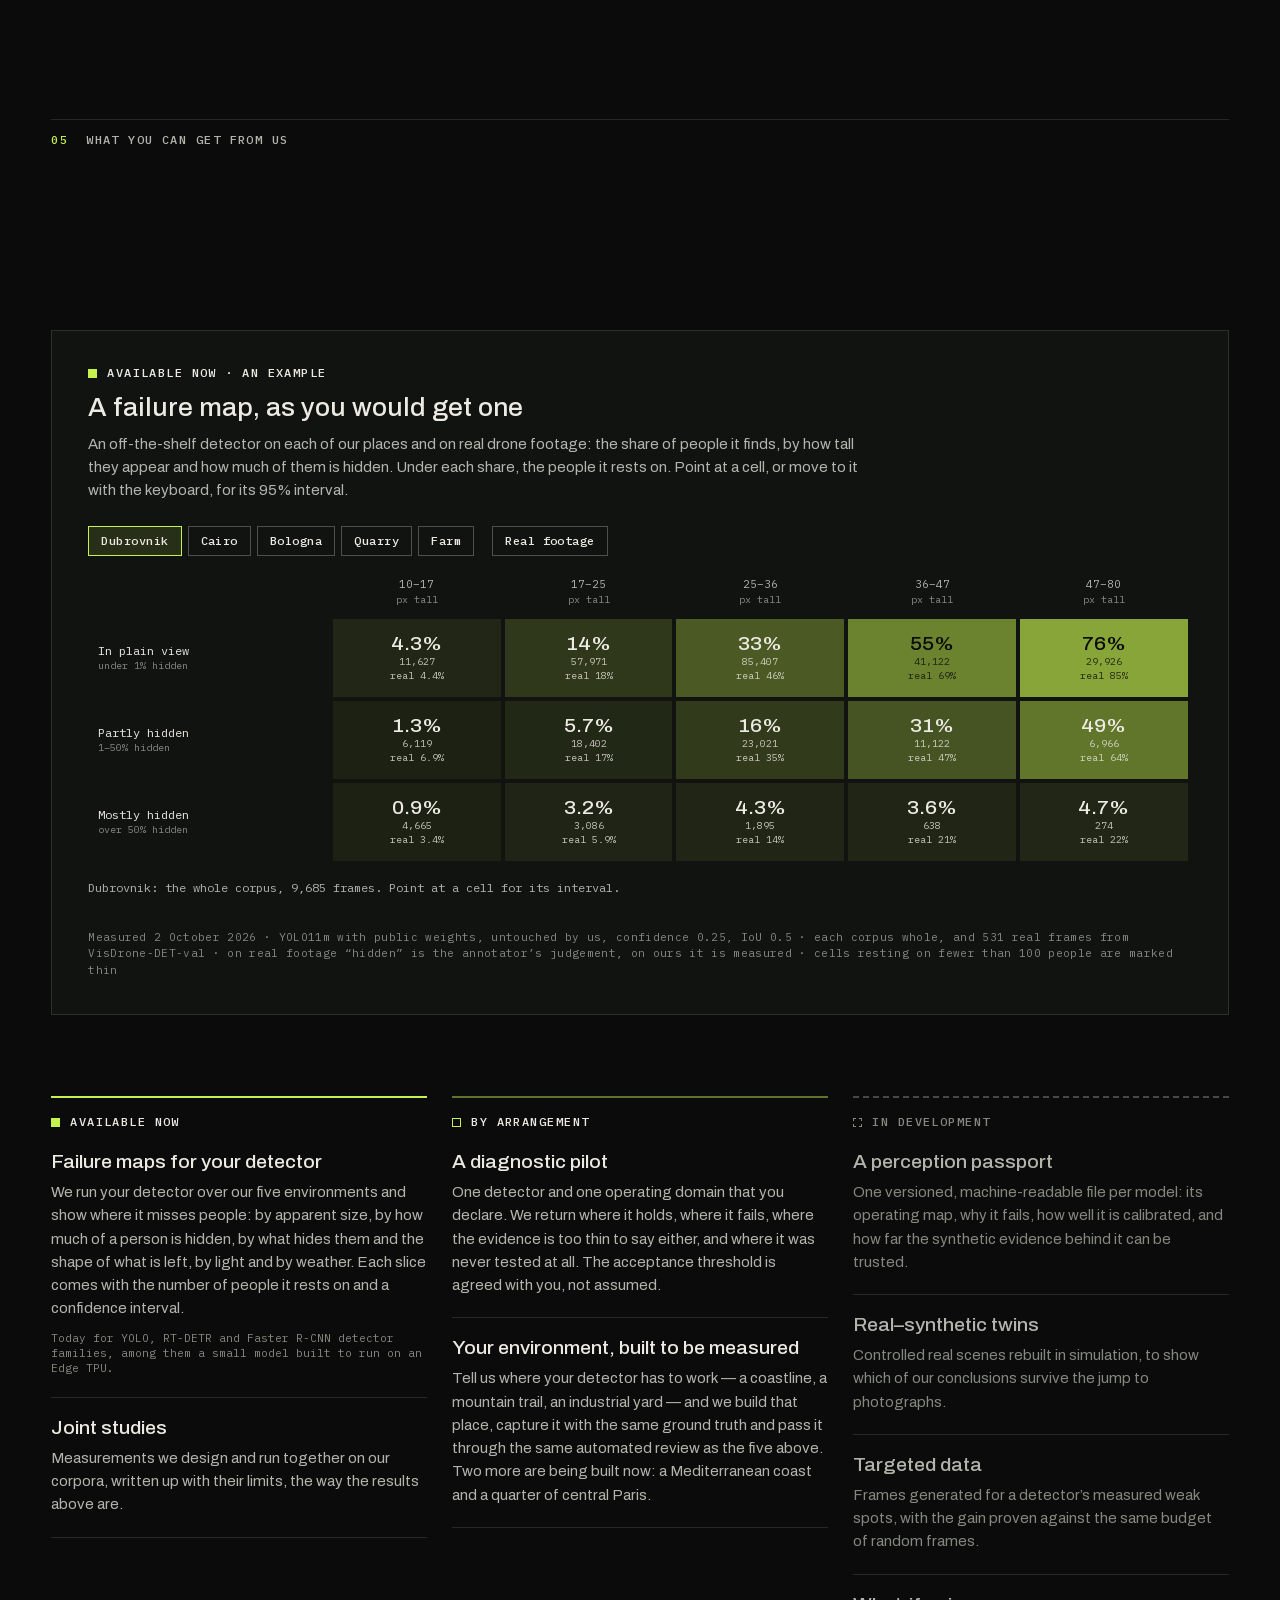
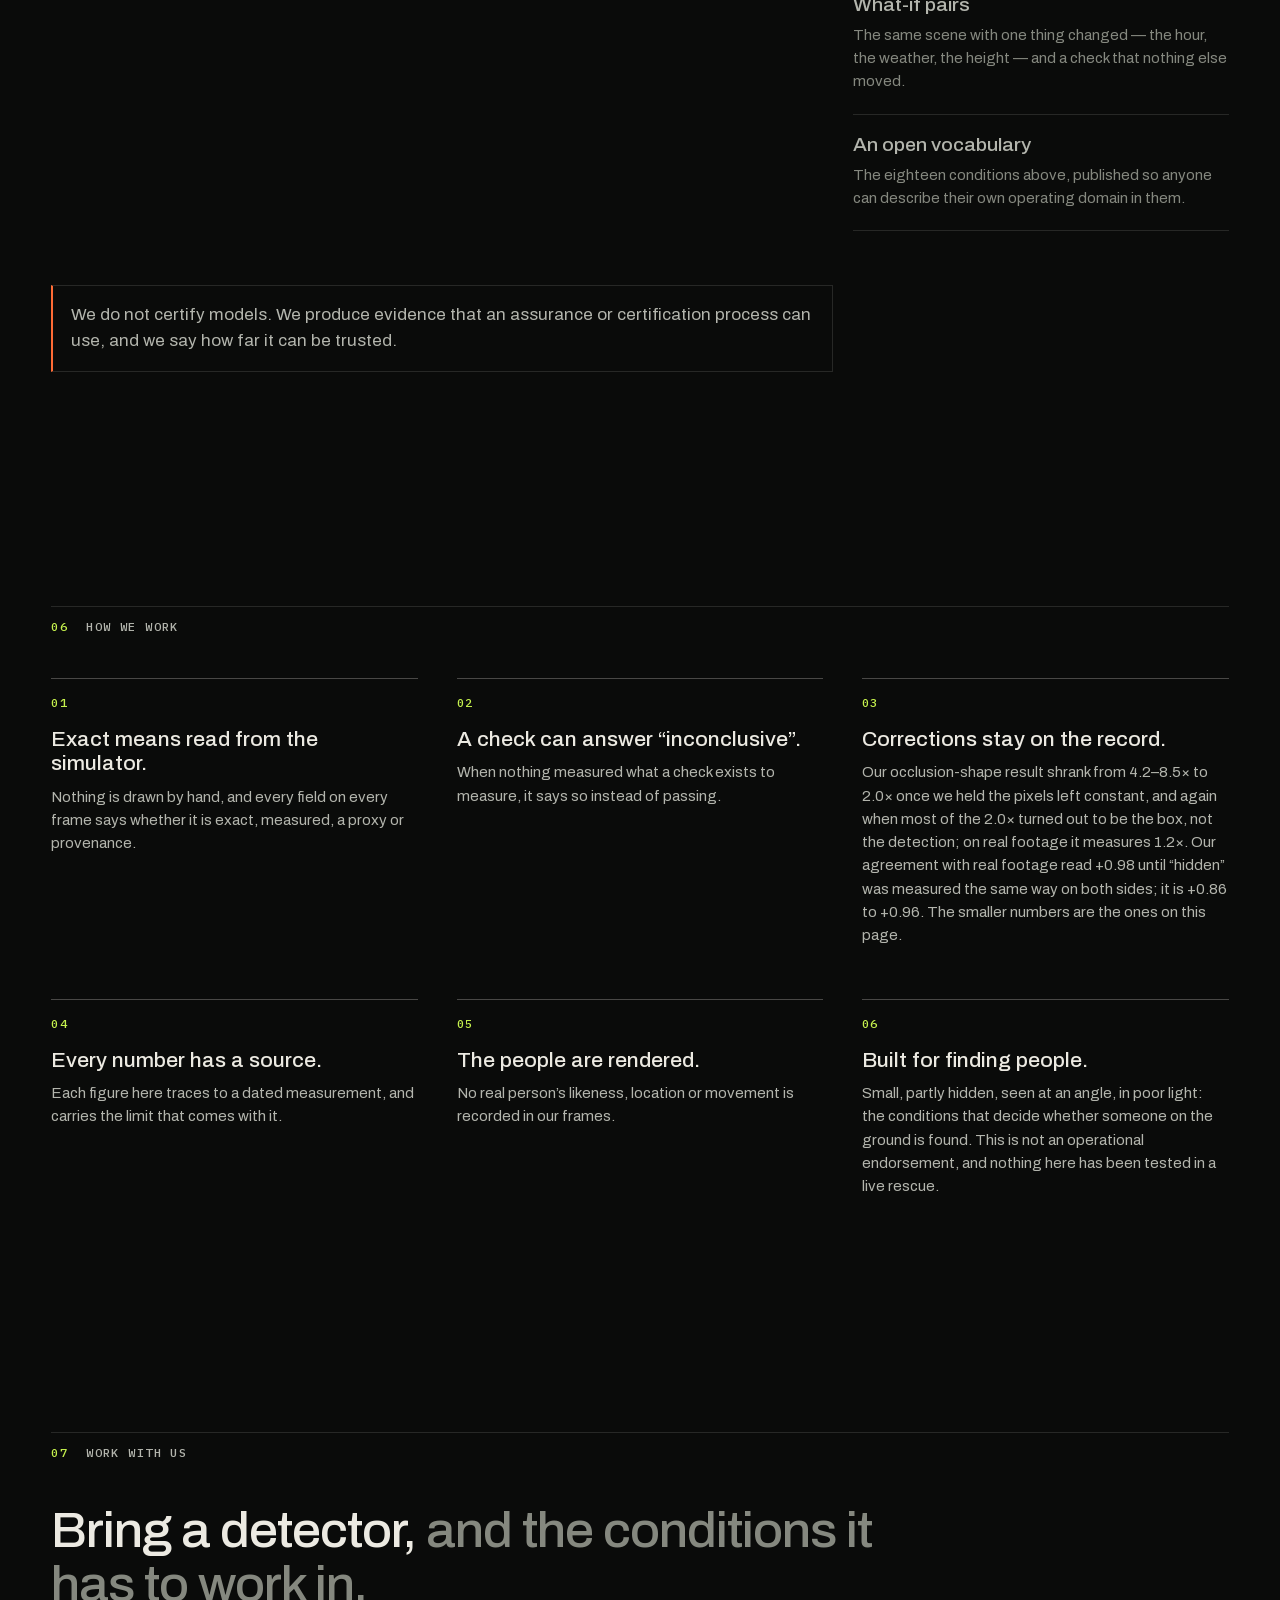
==== commit 5e8e6e9f: "Paris on the main page (a seventh place, test frames) and 'One city through the year' on the People " ====
--- a/index.html
+++ b/index.html
@@ -167,7 +167,7 @@
         <li class="step" data-step="0">
           <p class="step__n">01</p>
           <h3>The frame</h3>
-          <p>What a detector sees: 1280&nbsp;×&nbsp;960, after a modelled camera adds its noise, blur and compression. The clean frame ships beside it, so any effect can be traced to the sensor or to the scene.</p>
+          <p>What a detector sees: 1280&nbsp;×&nbsp;960, after a modelled camera adds its noise, blur and compression. The clean frame ships beside it, so any effect can be traced to the sensor or to the scene. From Paris on, the camera model is fitted to real drone cameras&nbsp;— 531 photographs from 61 models and 21 aerial video clips&nbsp;— for its exposure, white balance, noise, lens blur and compression.</p>
           <p class="step__tag"><span class="k k--prov">provenance</span> sensor settings recorded per frame</p>
         </li>
         <li class="step" data-step="1">
@@ -444,6 +444,22 @@
         <li><img src="assets/img/coast-000034.webp" width="840" height="630" loading="lazy" alt="Rendered view down on a marina: white yachts along a wooden pier, people on deck and on the quay."><p>The marina <span>18&nbsp;m · 10:45</span></p></li>
       </ul>
     </div>
+
+    <div class="next reveal" aria-labelledby="paris-title">
+      <div class="next__head">
+        <p class="next__status"><span></span>In progress · a seventh place</p>
+        <h3 id="paris-title">The centre of Paris</h3>
+        <p>A quarter of central Paris by the Seine, about 306&nbsp;×&nbsp;386&nbsp;m of detailed city: boulevards, squares with fountains, café terraces, stone quays with stairs down to the river, and bridges. The trees follow the date&nbsp;— green in summer, gold in autumn, bare in winter&nbsp;— and so do the people: 4,778 of them, written for this city on a summer evening, in autumn rain, on a foggy winter morning and on a winter night, with umbrellas in the rain and coats in winter. The crowd is drawn anew every few frames, and people sit where people sit: on terraces, steps, the rims of fountains and the edge of the quay.</p>
+        <p class="src">Test captures from 5 November 2026, shown as they came out. Not yet a published corpus, so nothing from it is counted on this page. The city is built around Scans Factory’s <i>Paris – Saint Michel</i> environment.</p>
+      </div>
+      <ul class="next__strip">
+        <li class="is-wide"><img src="assets/img/paris-000030.webp" width="840" height="630" loading="lazy" alt="Rendered view down on a Paris street on a summer evening: a café with a red awning, people walking and sitting on the pavement, a pedestrian crossing and trees."><p>A café street, summer evening <span>17&nbsp;m · 19:00</span></p></li>
+        <li><img src="assets/img/paris-000017.webp" width="840" height="630" loading="lazy" alt="Rendered view down on a wet square in the rain: people under colourful umbrellas, a fountain, crossings and fallen autumn leaves."><p>Rain on the square, autumn <span>32&nbsp;m · 12:30</span></p></li>
+        <li><img src="assets/img/paris-000005.webp" width="840" height="630" loading="lazy" alt="Rendered aerial view of a boulevard in autumn rain: golden trees, lit windows, a red awning and people with umbrellas."><p>A boulevard, autumn <span>40&nbsp;m · 11:30</span></p></li>
+        <li><img src="assets/img/paris-000033.webp" width="840" height="630" loading="lazy" alt="Rendered aerial view of a riverside road on a foggy winter morning: bare trees, buildings fading into the fog, a bridge beyond."><p>Fog by the river, winter <span>43&nbsp;m · 09:45</span></p></li>
+        <li><img src="assets/img/paris-000015.webp" width="840" height="630" loading="lazy" alt="Rendered view down on a street at night in winter: bare trees, street lamps, a few people on the pavement and a crossing."><p>A street on a winter night <span>14&nbsp;m · 22:00</span></p></li>
+      </ul>
+    </div>
   </section>
 
   <!-- ============================================================ 05 -->
@@ -473,7 +489,7 @@
         <article>
           <h3>Failure maps for your detector</h3>
           <p>We run your detector over our five environments and show where it misses people: by apparent size, by how much of a person is hidden, by what hides them and the shape of what is left, by light and by weather. Each slice comes with the number of people it rests on and a confidence interval.</p>
-          <p class="offer__fine">Today for YOLO, RT-DETR and Faster R-CNN detector families.</p>
+          <p class="offer__fine">Today for YOLO, RT-DETR and Faster R-CNN detector families, among them a small model built to run on an Edge TPU.</p>
         </article>
         <article>
           <h3>Joint studies</h3>
@@ -488,7 +504,7 @@
         </article>
         <article>
           <h3>Your environment, built to be measured</h3>
-          <p>Tell us where your detector has to work&nbsp;— a coastline, a mountain trail, an industrial yard&nbsp;— and we build that place, capture it with the same ground truth and pass it through the same automated review as the five above. A sixth, a Mediterranean coast, is being built now.</p>
+          <p>Tell us where your detector has to work&nbsp;— a coastline, a mountain trail, an industrial yard&nbsp;— and we build that place, capture it with the same ground truth and pass it through the same automated review as the five above. Two more are being built now: a Mediterranean coast and a quarter of central Paris.</p>
         </article>
       </div>
       <div class="offer__col reveal" data-status="dev">
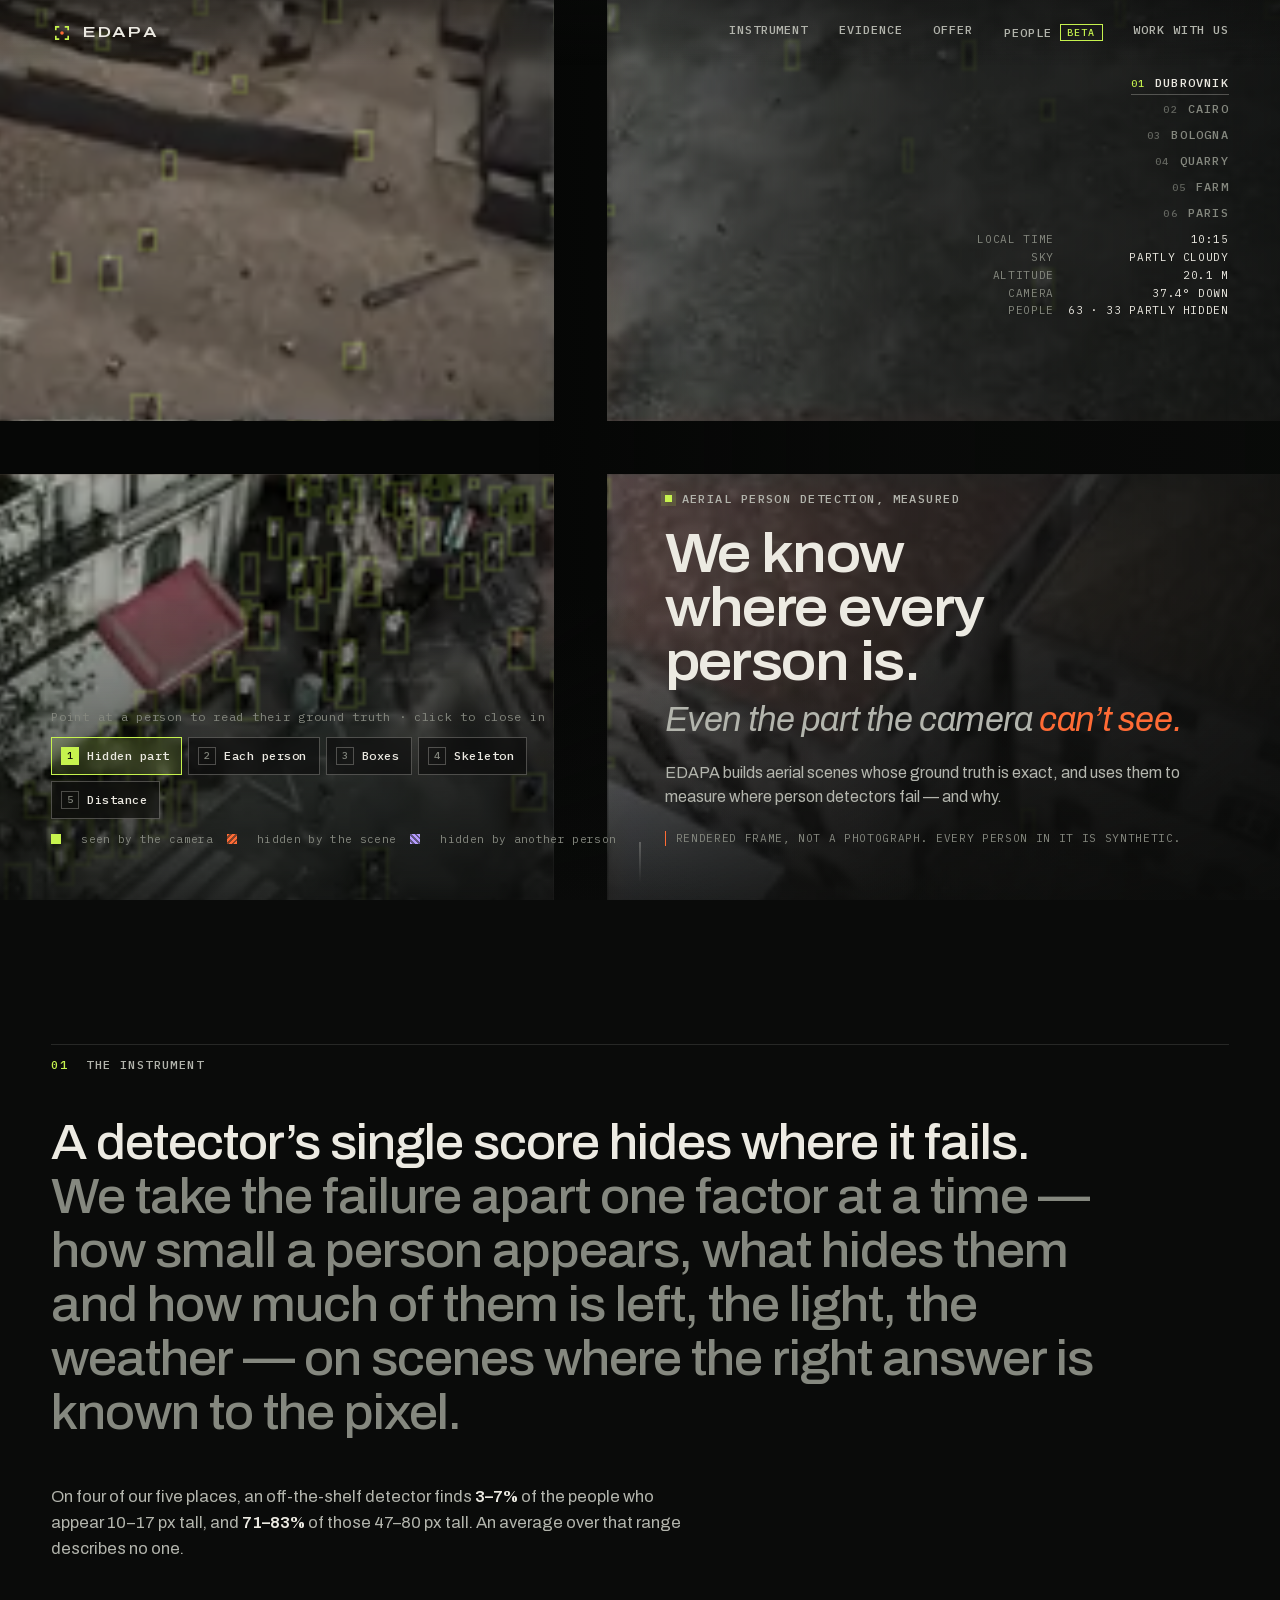
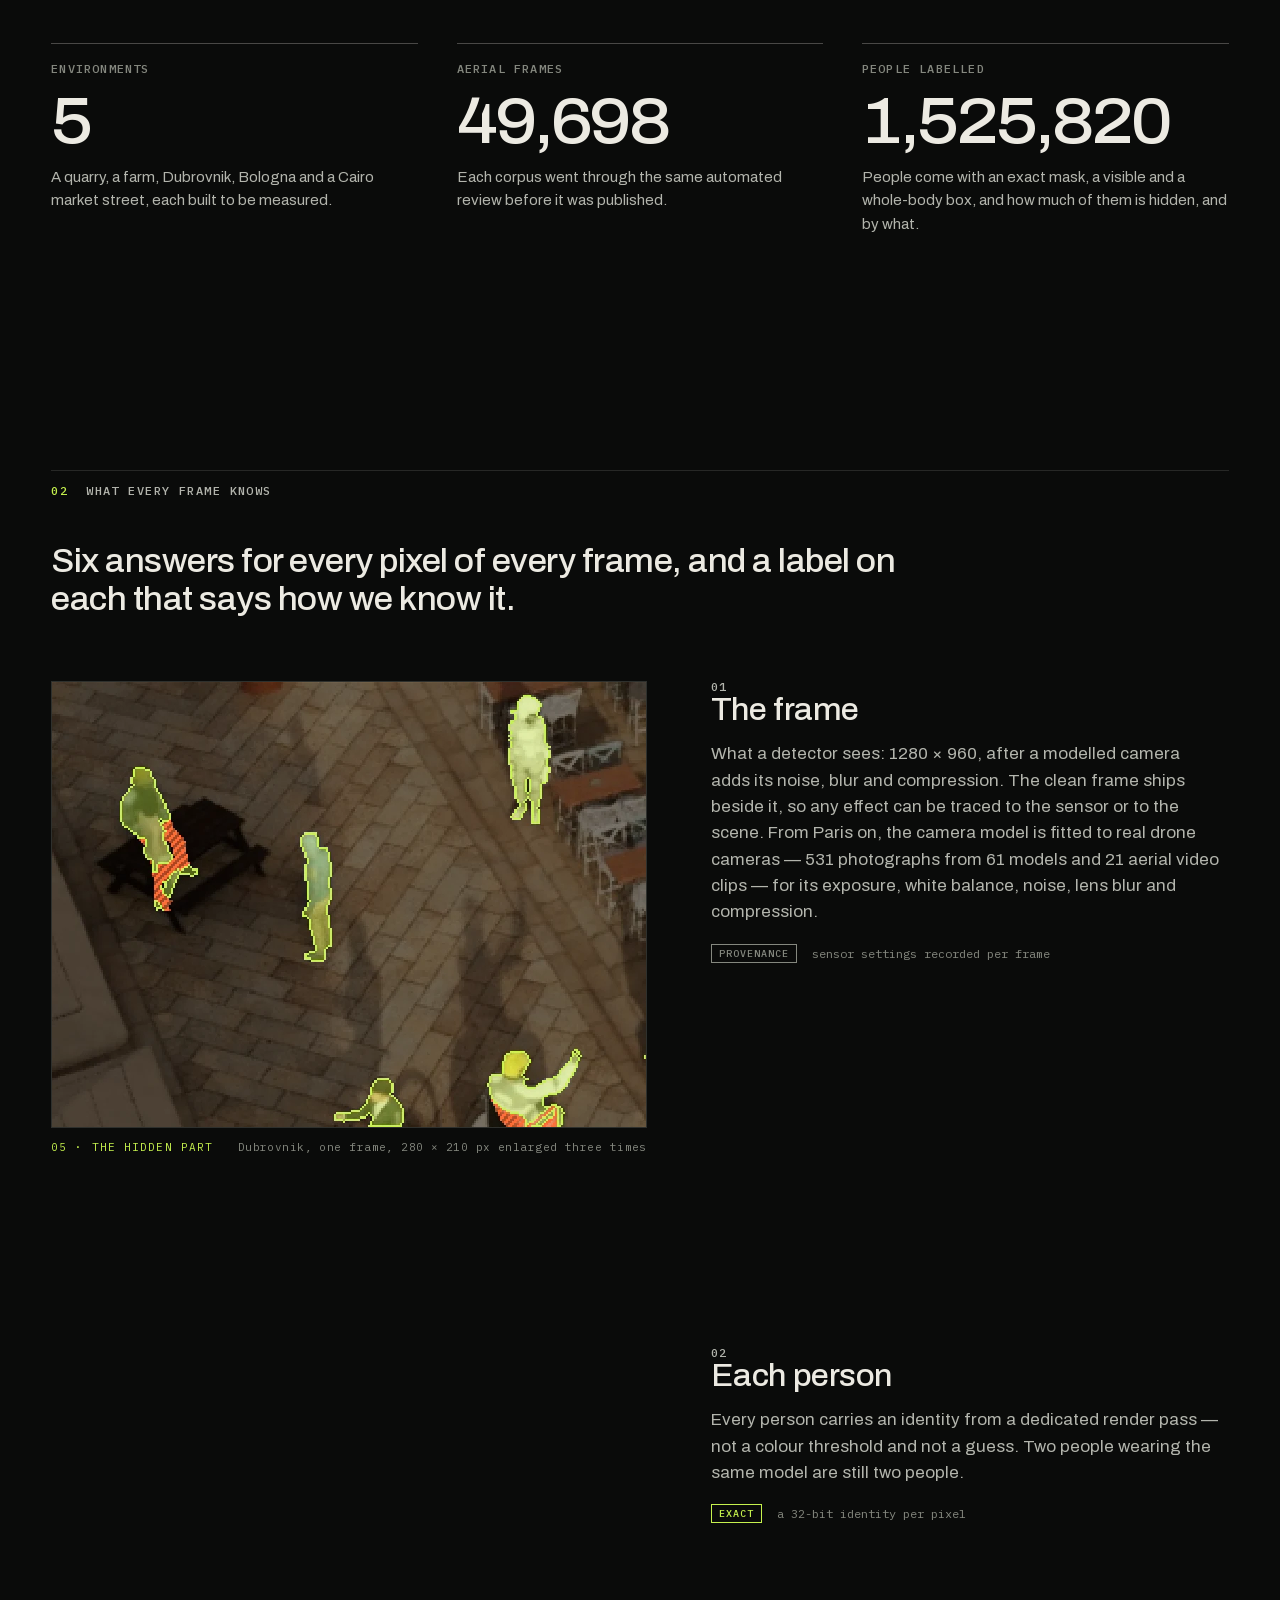
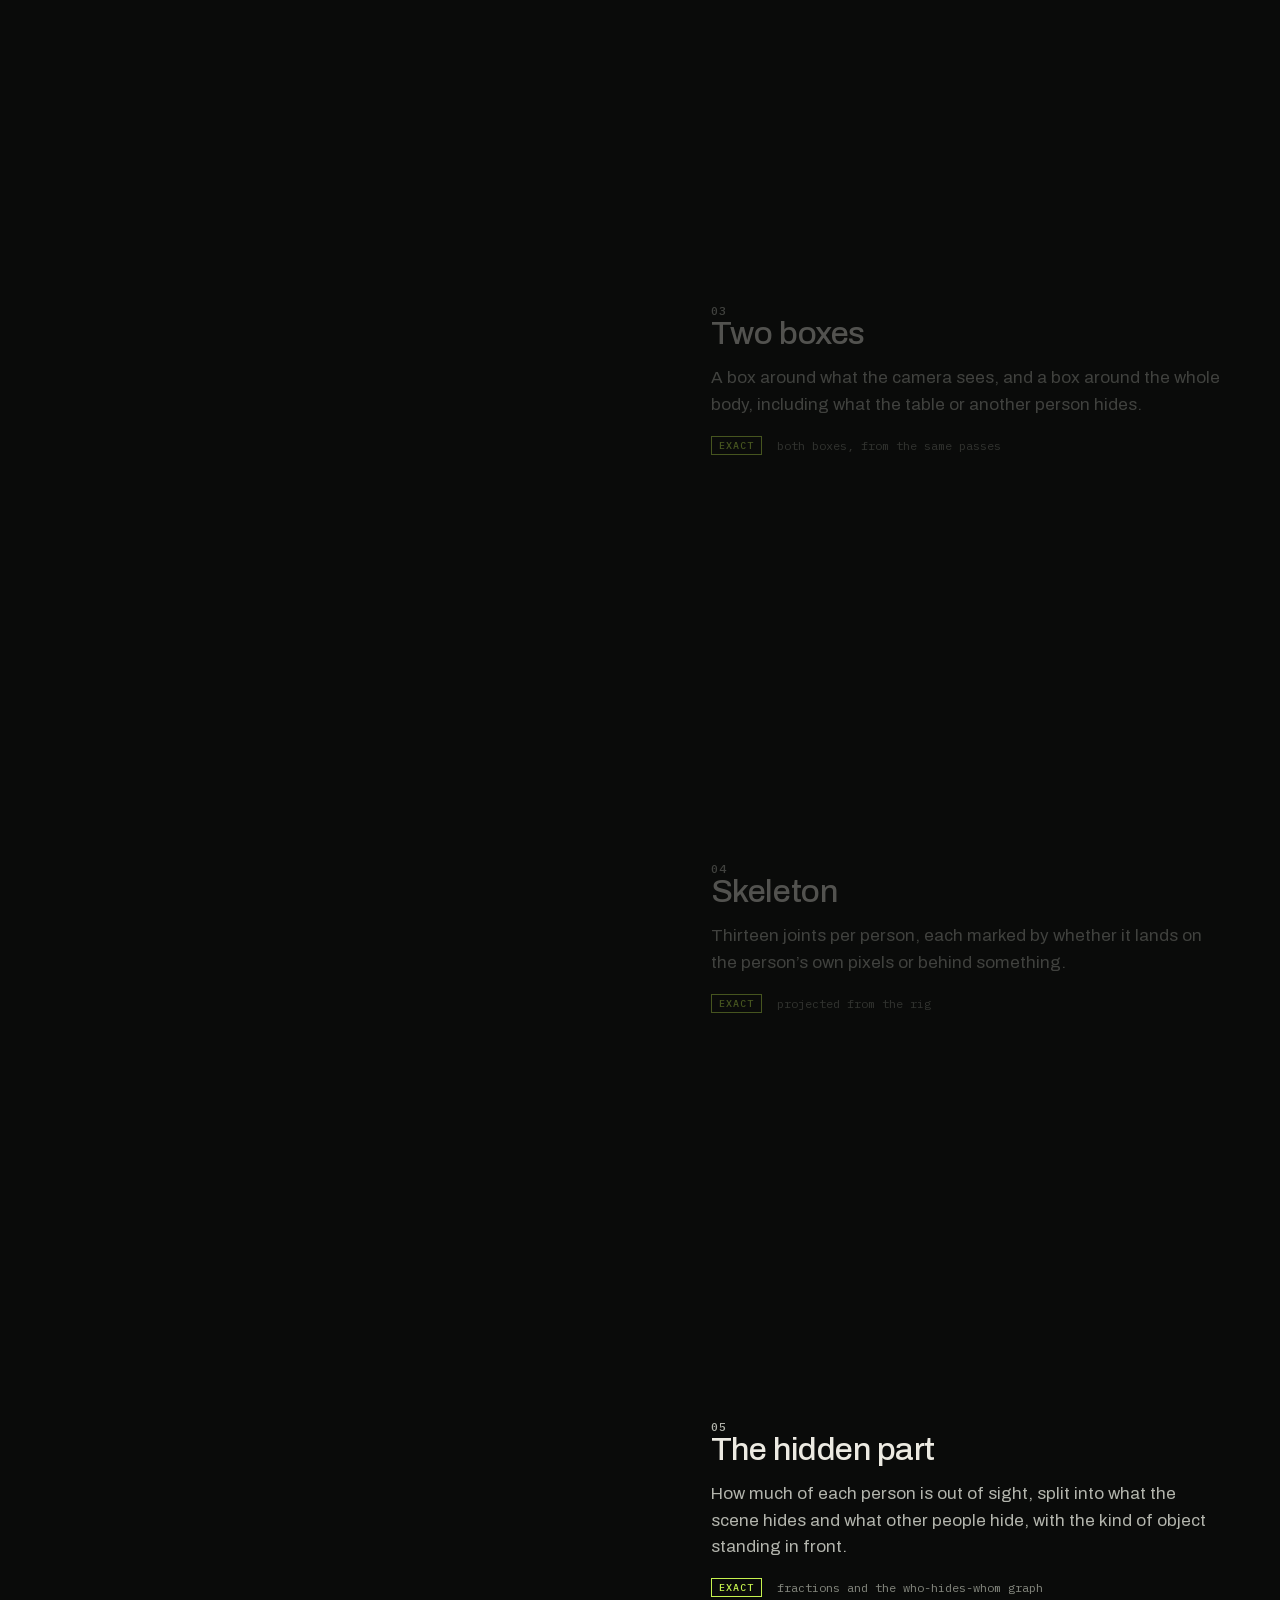
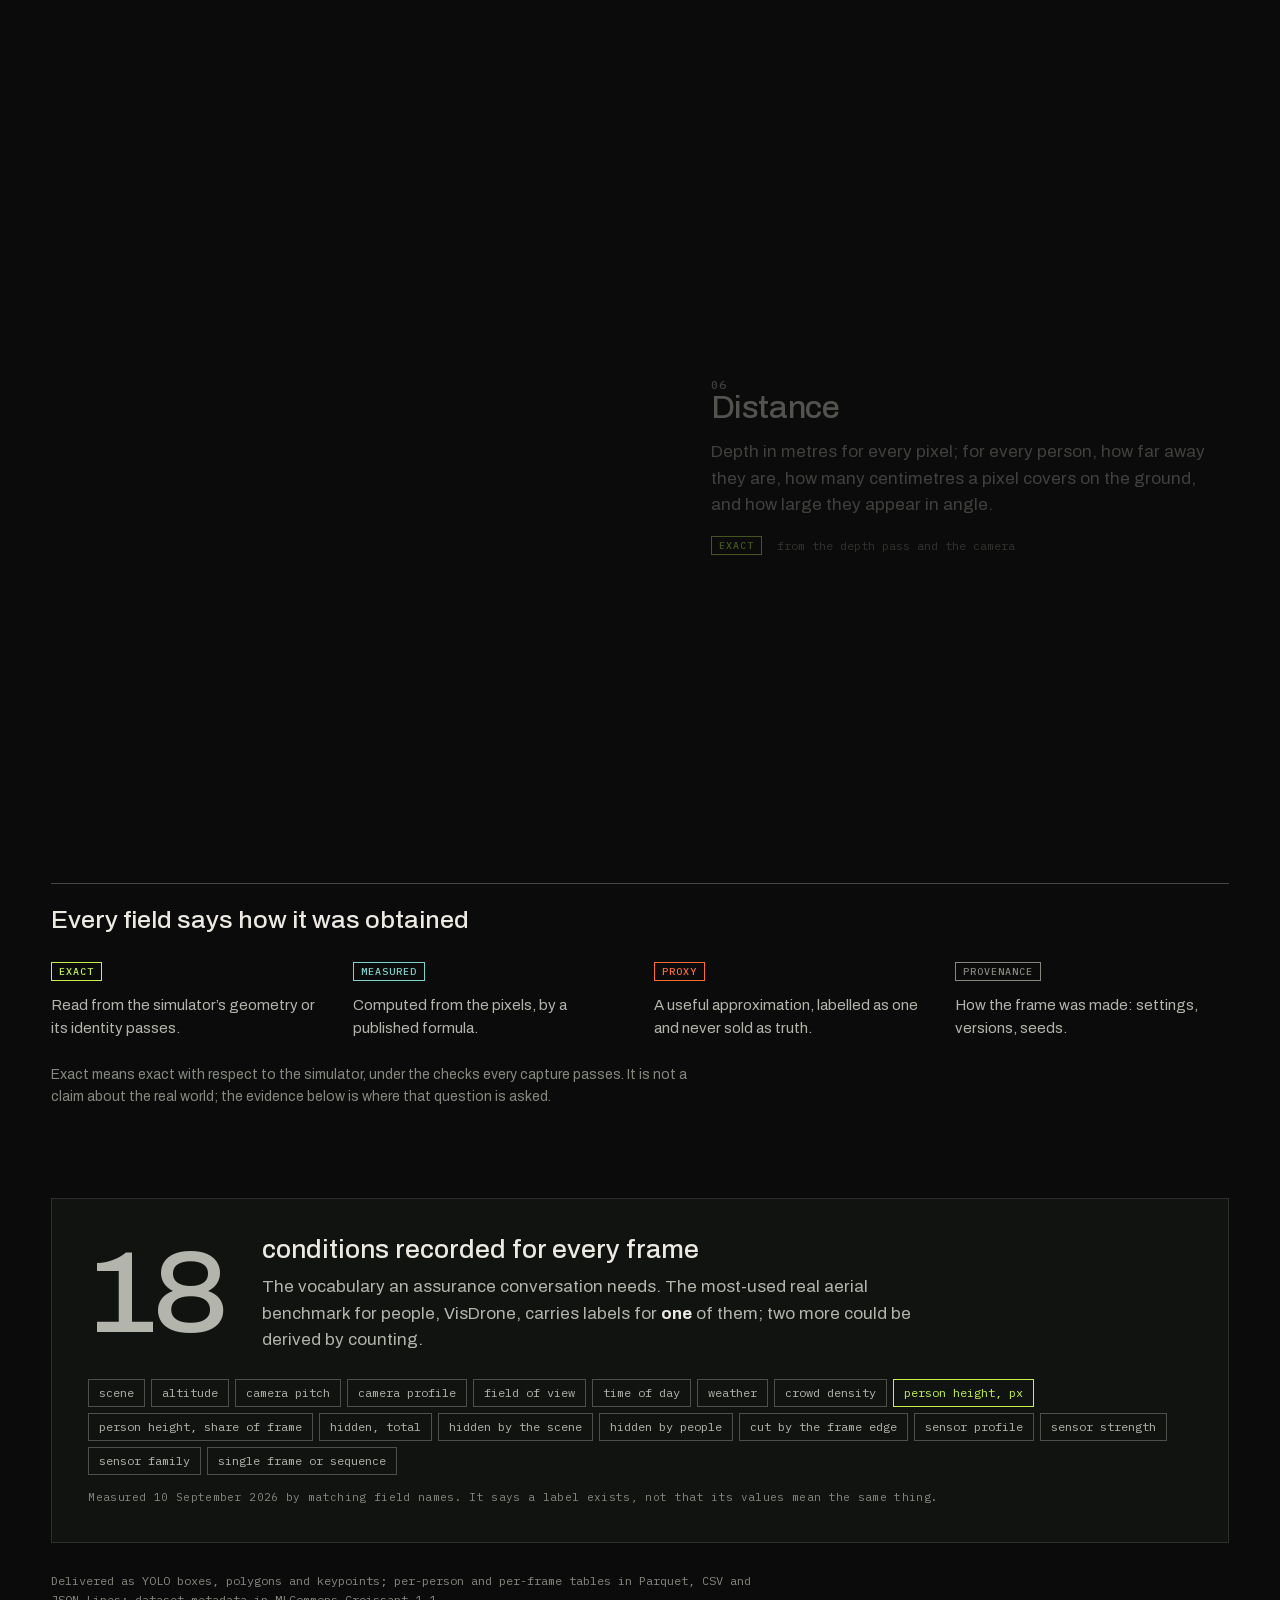
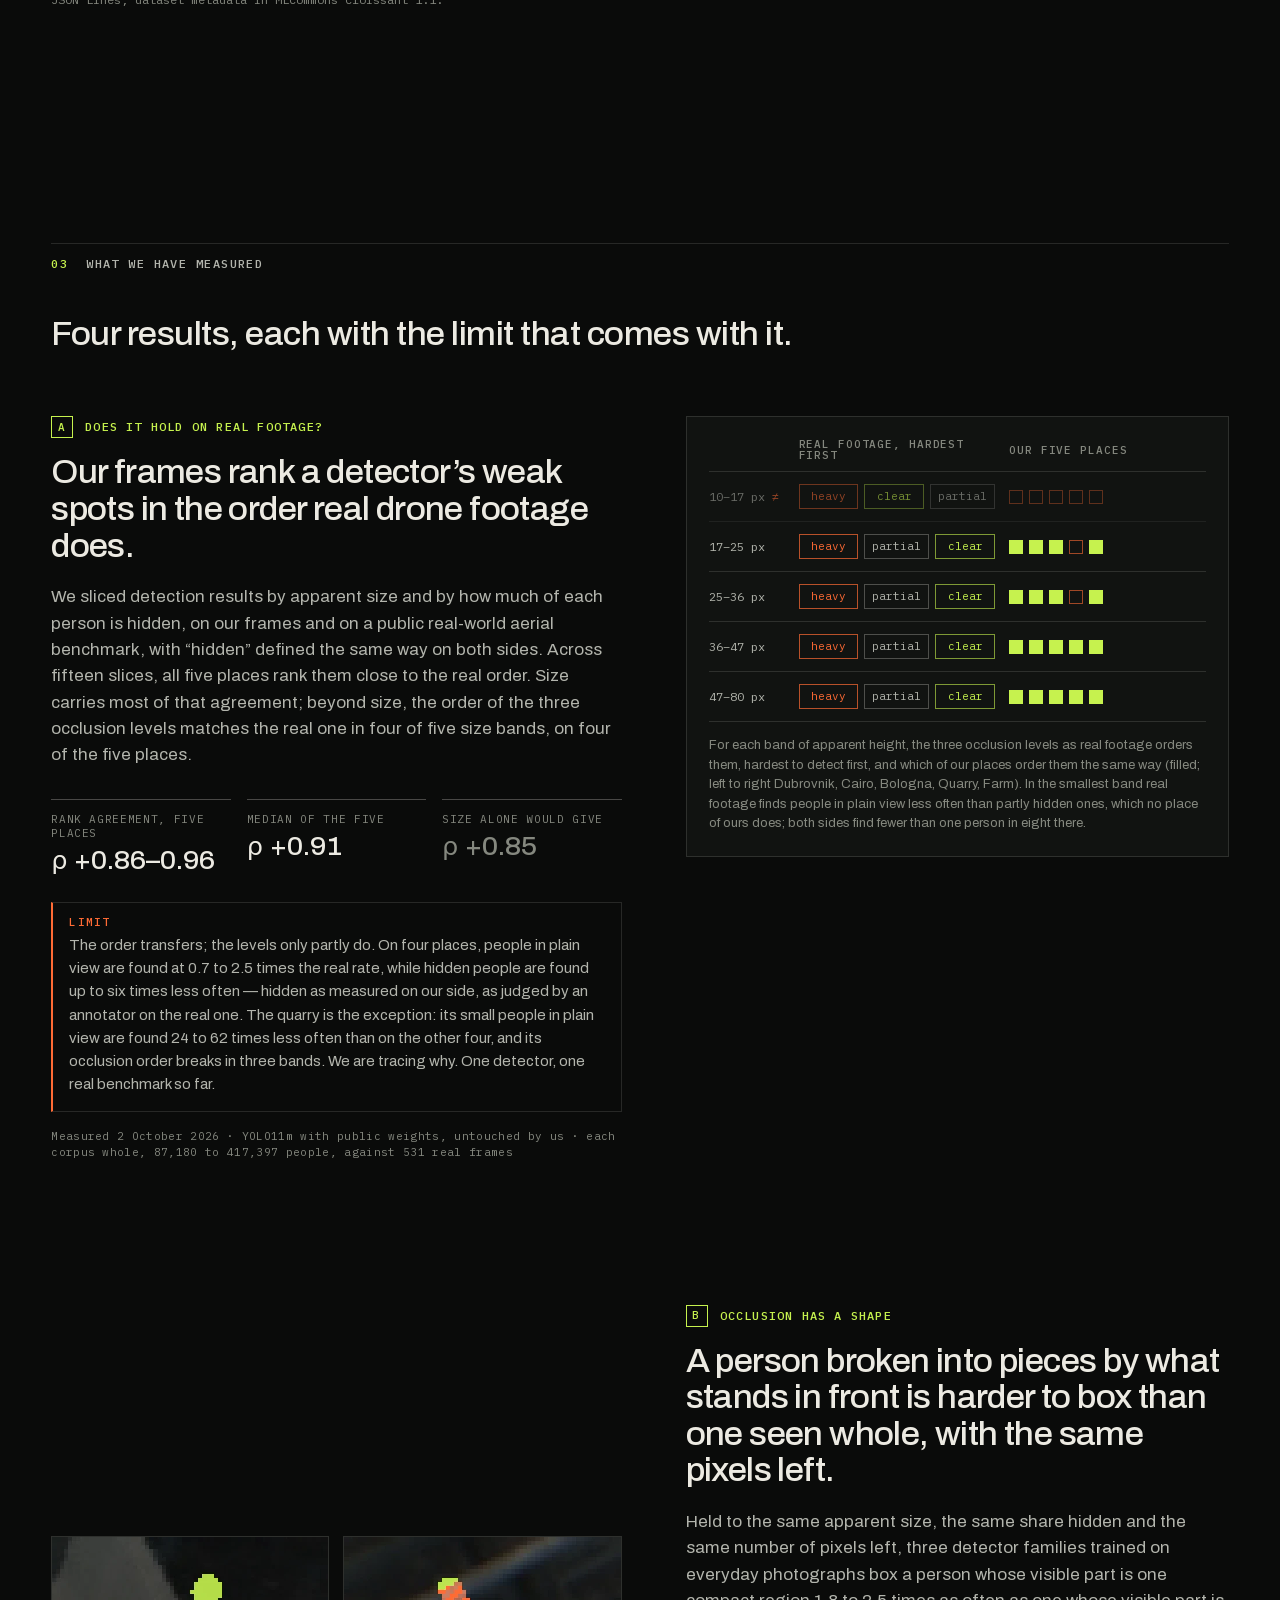
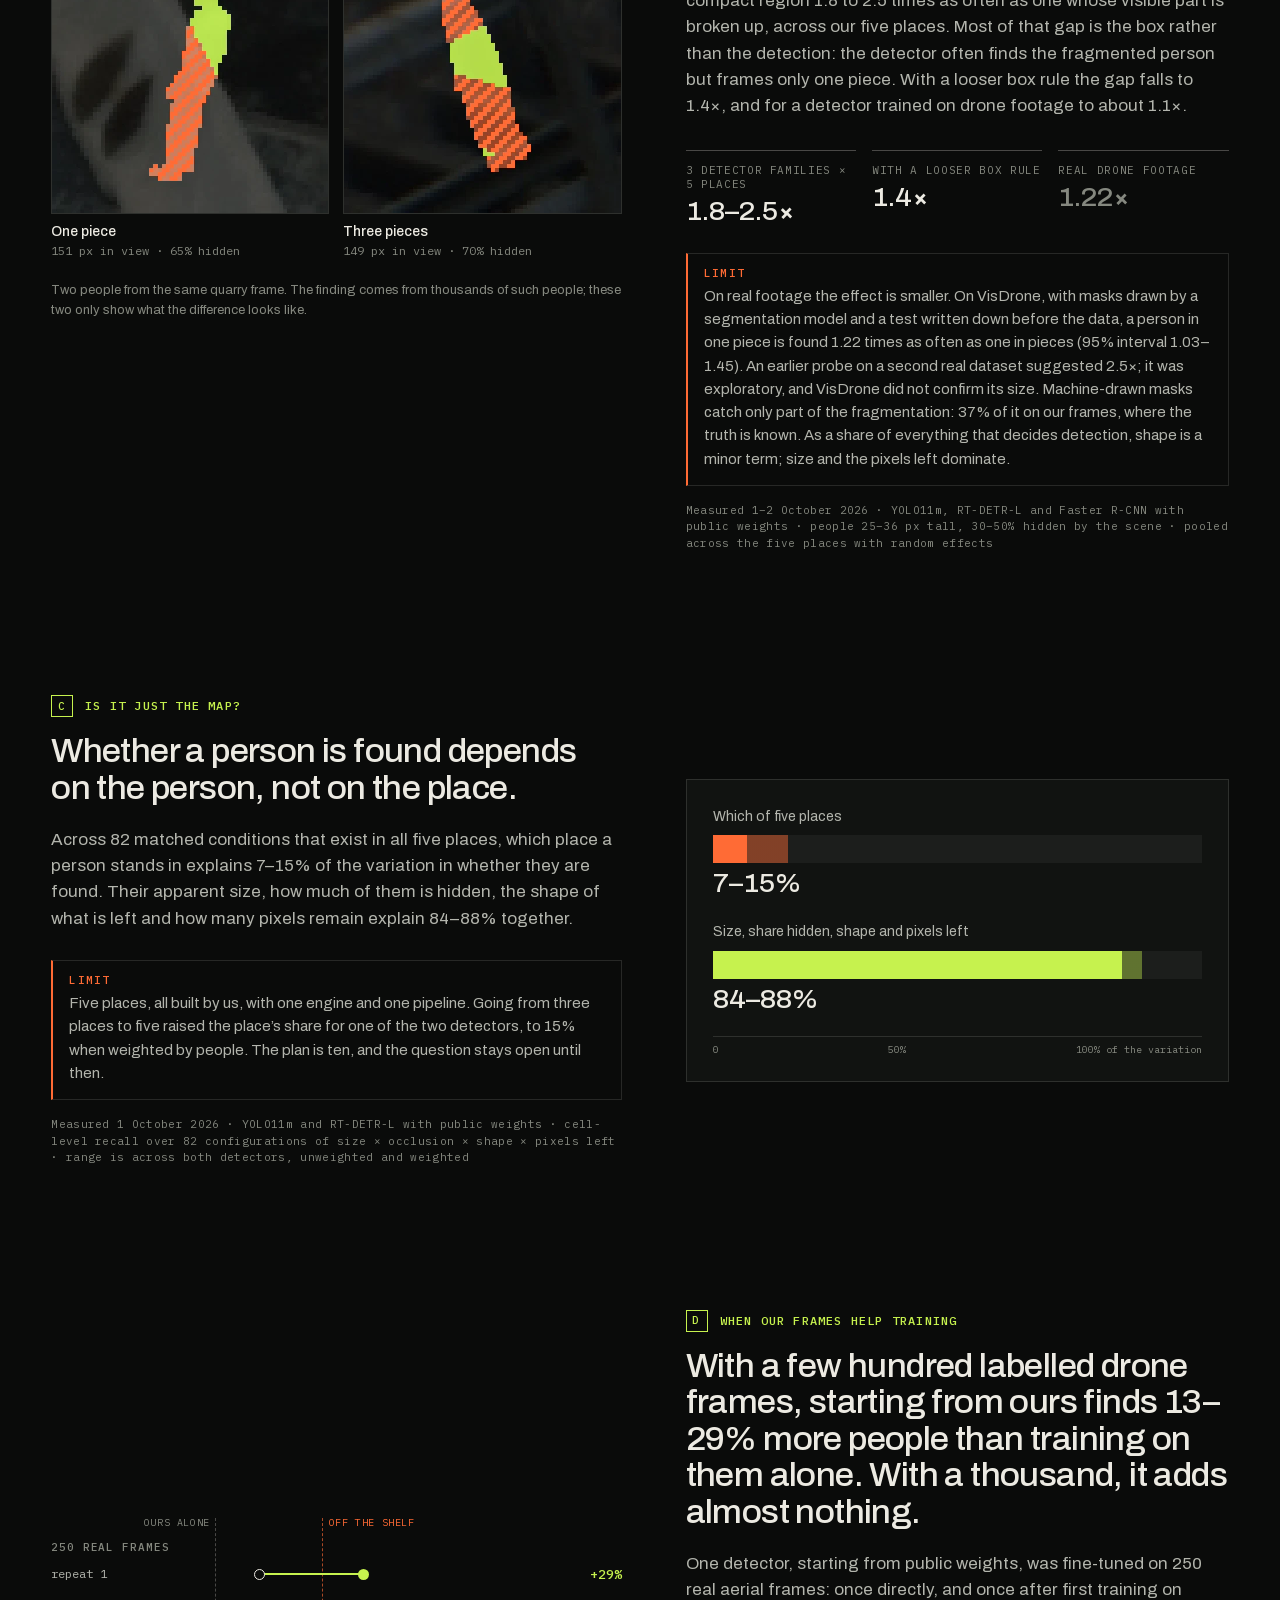
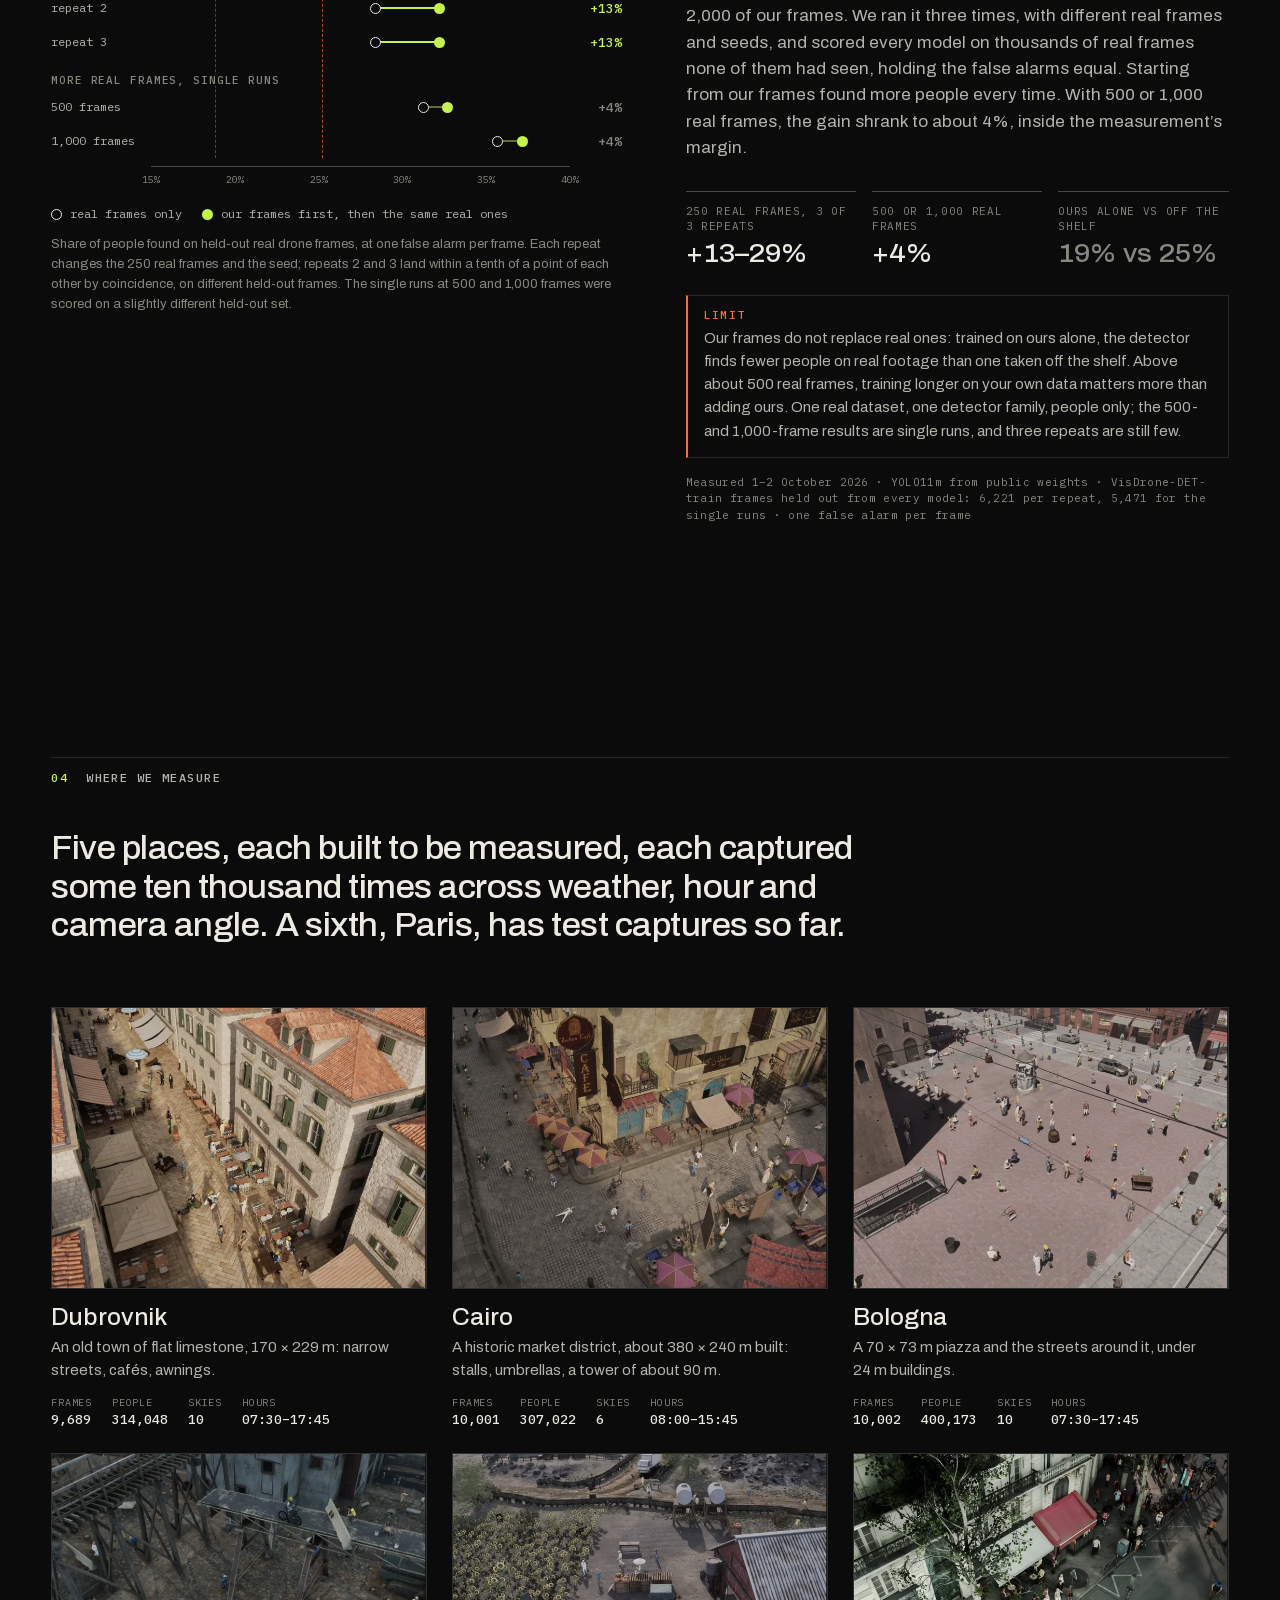
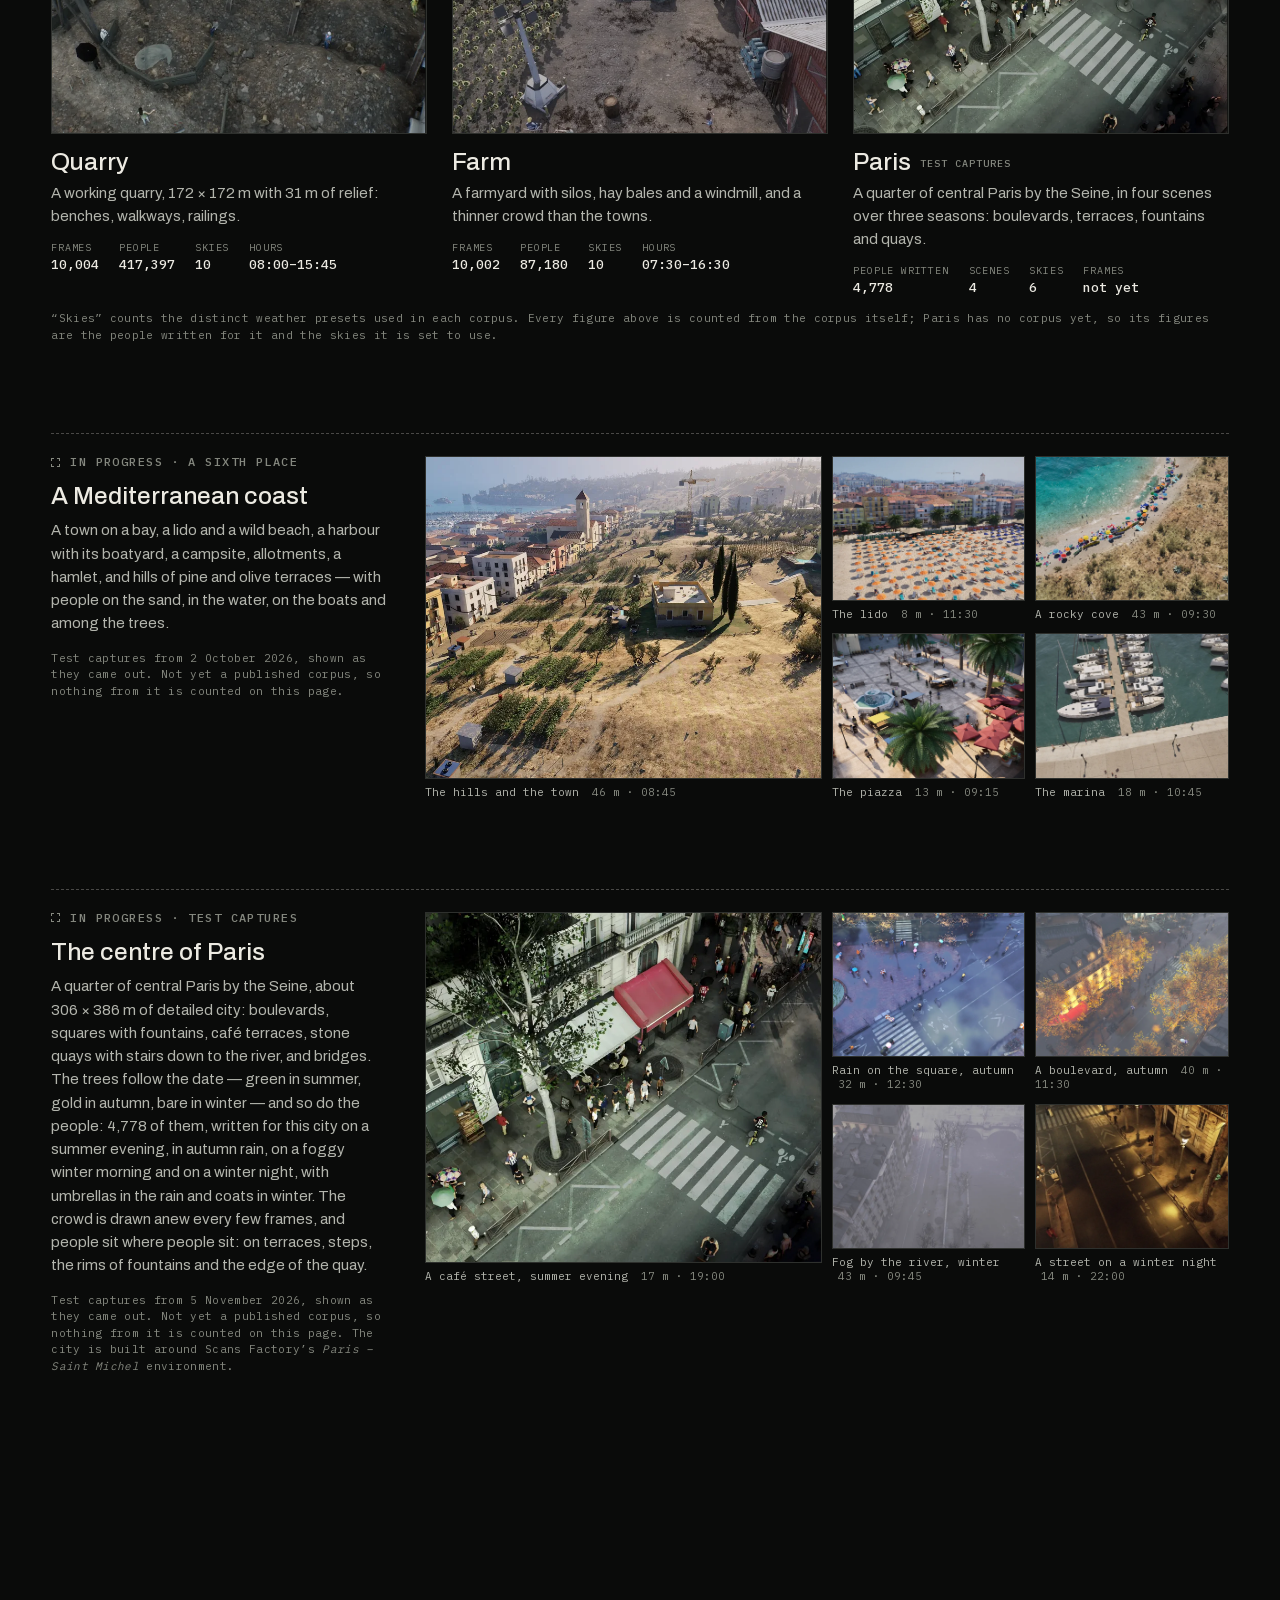
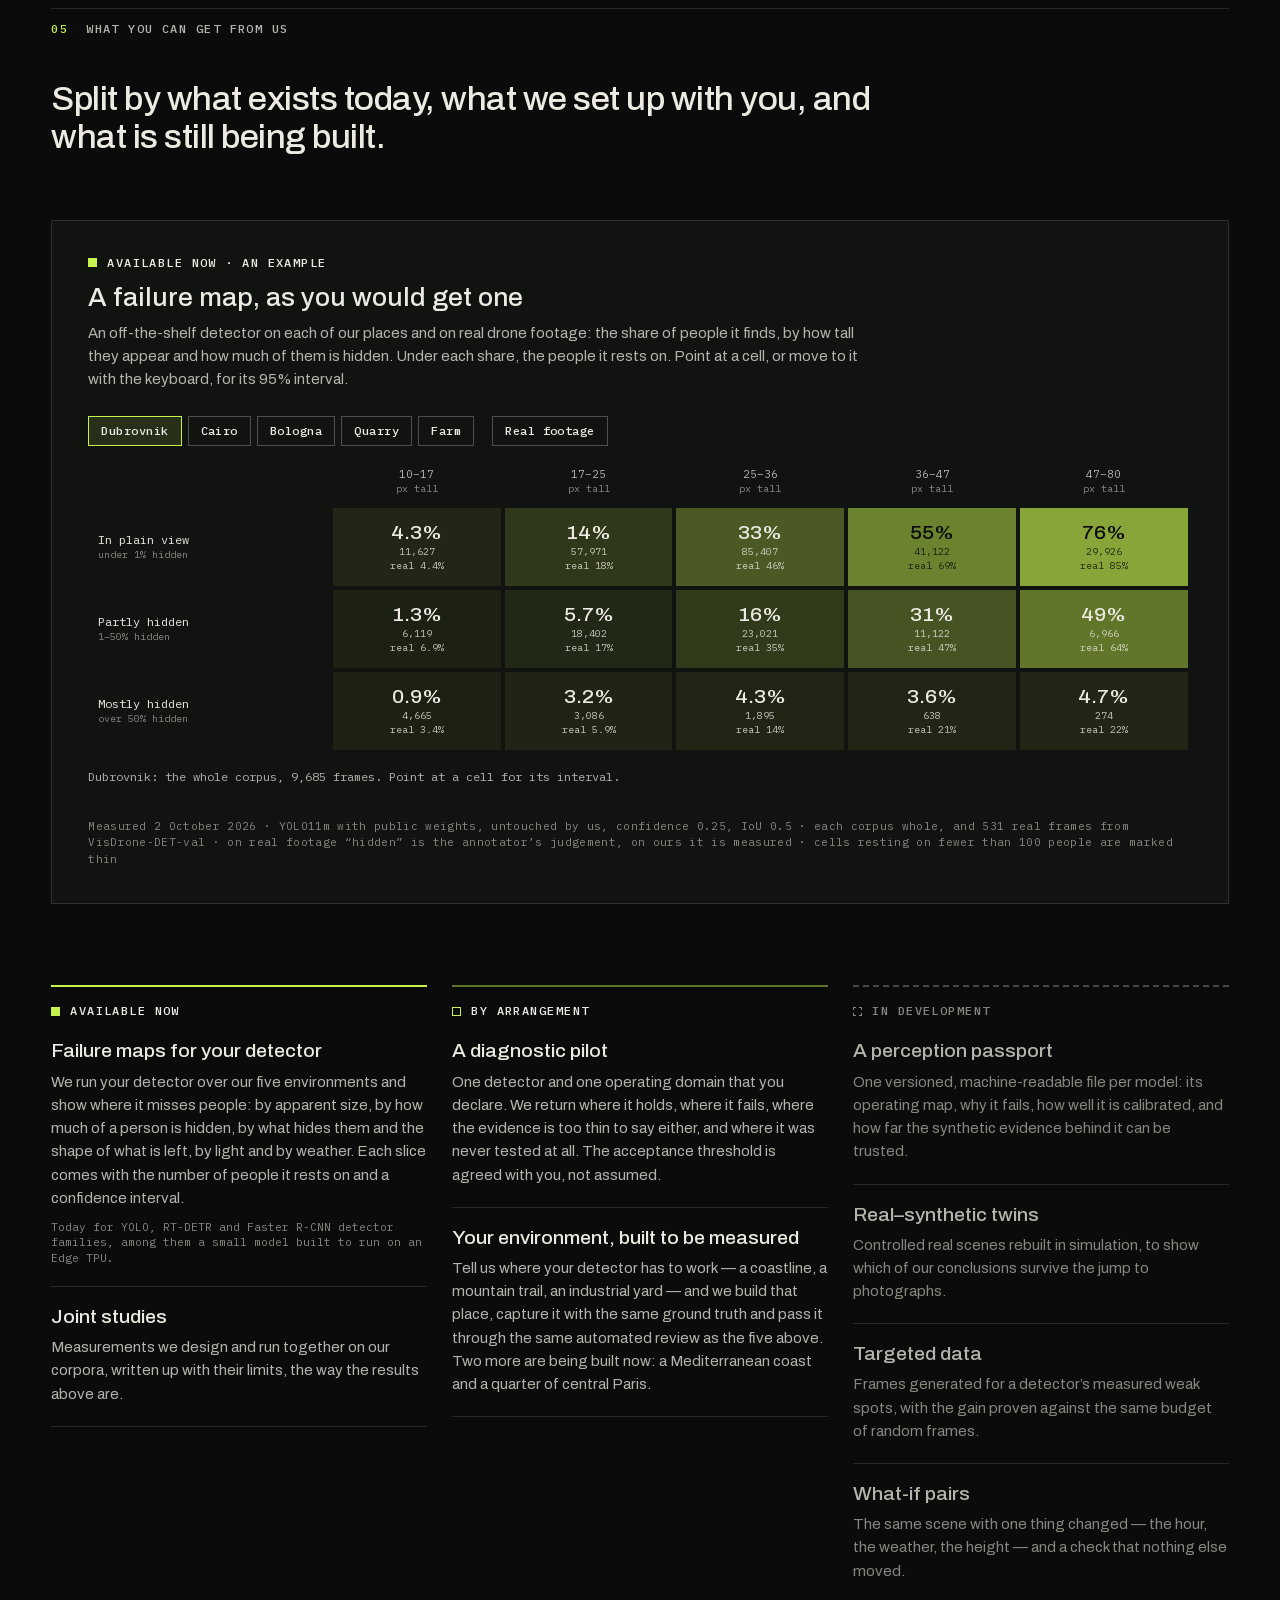
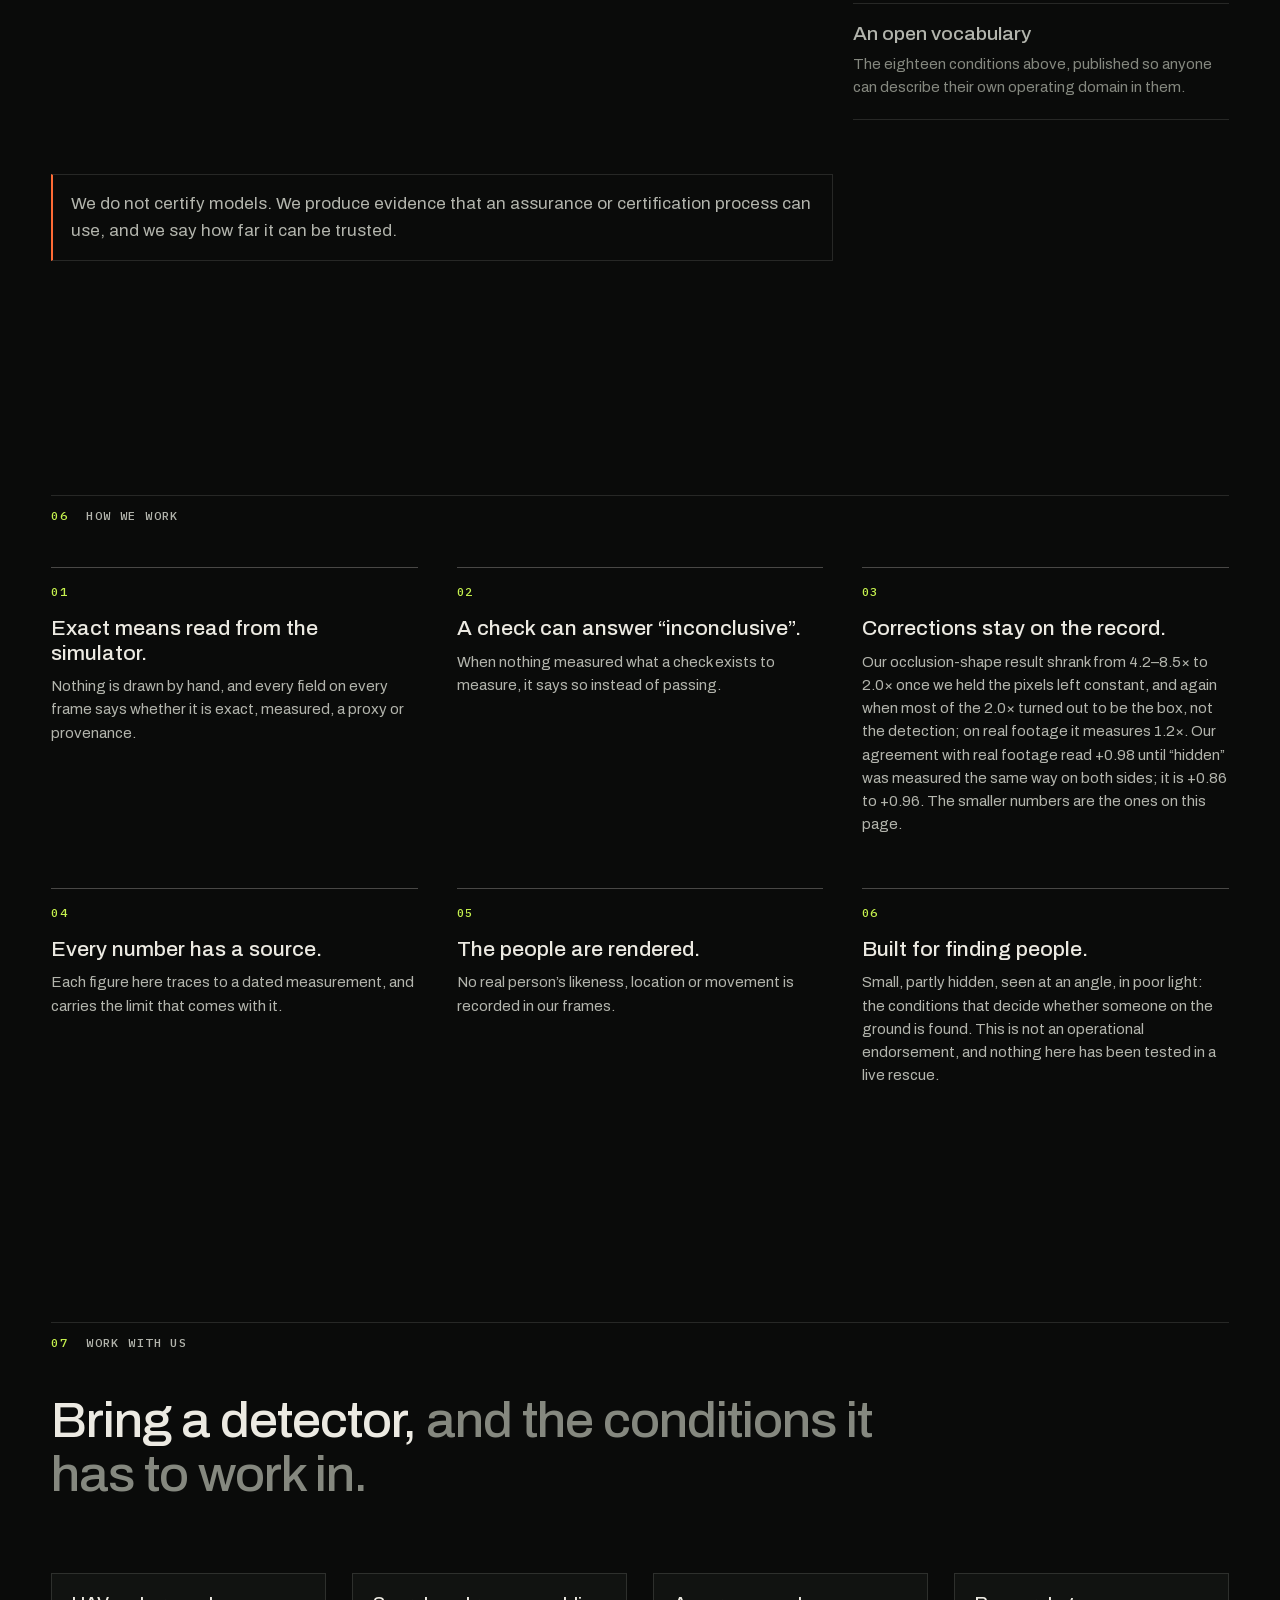
==== commit 35d07d81: "Paris on the opening wall, in the opening's dive and as a sixth card among the places (test captures" ====
--- a/index.html
+++ b/index.html
@@ -54,9 +54,9 @@
       <svg class="hero__brackets" data-brackets aria-hidden="true"></svg>
 
       <p class="wall-cap" data-wall-cap aria-hidden="true">
-        <span class="wall-cap__k">Five places, one wall</span>
+        <span class="wall-cap__k">Six places, one wall</span>
         <span class="wall-cap__n">49,698 frames. 1,525,820 people.</span>
-        <span class="wall-cap__k">Every person in them labelled</span>
+        <span class="wall-cap__k">Every person in the five published corpora labelled · Paris from test captures, not counted</span>
       </p>
 
       <button type="button" class="zoom-back" data-back>Back to the whole frame</button>
@@ -71,6 +71,7 @@
         <button type="button" data-scene="2"><span>03</span>Bologna<i></i></button>
         <button type="button" data-scene="3"><span>04</span>Quarry<i></i></button>
         <button type="button" data-scene="4"><span>05</span>Farm<i></i></button>
+        <button type="button" data-scene="5"><span>06</span>Paris<i></i></button>
       </nav>
       <dl class="hud hud--frame" data-hud>
         <div><dt>Local time</dt><dd data-hud-time>—</dd></div>
@@ -373,7 +374,7 @@
       <p class="sect__num">04</p>
       <h2 class="sect__kicker" id="s4-title">Where we measure</h2>
     </header>
-    <p class="lead reveal">Five places, each built to be measured, each captured some ten thousand times across weather, hour and camera angle.</p>
+    <p class="lead reveal">Five places, each built to be measured, each captured some ten thousand times across weather, hour and camera angle. A sixth, Paris, has test captures so far.</p>
 
     <ul class="places">
       <li class="place reveal" data-place="0">
@@ -426,8 +427,18 @@
         <p>A farmyard with silos, hay bales and a windmill, and a thinner crowd than the towns.</p>
         <dl class="place__stats"><div><dt>frames</dt><dd>10,002</dd></div><div><dt>people</dt><dd>87,180</dd></div><div><dt>skies</dt><dd>10</dd></div><div><dt>hours</dt><dd>07:30–16:30</dd></div></dl>
       </li>
+      <li class="place reveal" data-place="5">
+        <button type="button" class="place__img" data-goto="5" aria-label="Show Paris in the opening view">
+          <img src="assets/img/place-paris-000030.webp" width="720" height="540" loading="lazy" alt="">
+          <svg class="place__boxes" viewBox="0 0 1280 960" aria-hidden="true"></svg>
+          <span class="place__go">See it from the air</span>
+        </button>
+        <h3>Paris <span class="place__test">test captures</span></h3>
+        <p>A quarter of central Paris by the Seine, in four scenes over three seasons: boulevards, terraces, fountains and quays.</p>
+        <dl class="place__stats"><div><dt>people written</dt><dd>4,778</dd></div><div><dt>scenes</dt><dd>4</dd></div><div><dt>skies</dt><dd>6</dd></div><div><dt>frames</dt><dd>not yet</dd></div></dl>
+      </li>
     </ul>
-    <p class="src reveal">&ldquo;Skies&rdquo; counts the distinct weather presets used in each corpus. Every figure above is counted from the corpus itself.</p>
+    <p class="src reveal">&ldquo;Skies&rdquo; counts the distinct weather presets used in each corpus. Every figure above is counted from the corpus itself; Paris has no corpus yet, so its figures are the people written for it and the skies it is set to use.</p>
 
     <div class="next reveal" aria-labelledby="coast-title">
       <div class="next__head">
@@ -447,7 +458,7 @@
 
     <div class="next reveal" aria-labelledby="paris-title">
       <div class="next__head">
-        <p class="next__status"><span></span>In progress · a seventh place</p>
+        <p class="next__status"><span></span>In progress · test captures</p>
         <h3 id="paris-title">The centre of Paris</h3>
         <p>A quarter of central Paris by the Seine, about 306&nbsp;×&nbsp;386&nbsp;m of detailed city: boulevards, squares with fountains, café terraces, stone quays with stairs down to the river, and bridges. The trees follow the date&nbsp;— green in summer, gold in autumn, bare in winter&nbsp;— and so do the people: 4,778 of them, written for this city on a summer evening, in autumn rain, on a foggy winter morning and on a winter night, with umbrellas in the rain and coats in winter. The crowd is drawn anew every few frames, and people sit where people sit: on terraces, steps, the rims of fountains and the edge of the quay.</p>
         <p class="src">Test captures from 5 November 2026, shown as they came out. Not yet a published corpus, so nothing from it is counted on this page. The city is built around Scans Factory’s <i>Paris – Saint Michel</i> environment.</p>
--- a/assets/css/site.css
+++ b/assets/css/site.css
@@ -559,7 +559,7 @@
 /* 04: the five places */
 .places { list-style: none; margin: 0; padding: 0; display: grid; grid-template-columns: repeat(6, minmax(0, 1fr)); gap: clamp(16px, 2vw, 28px); }
 .place { grid-column: span 2; }
-.place:nth-child(1), .place:nth-child(2) { grid-column: span 3; }
+.place__test { margin-left: .4em; font: 500 10px/1 var(--f-mono, monospace); letter-spacing: .1em; text-transform: uppercase; color: var(--paper-mute, #9a9a90); vertical-align: middle; }
 .place__img {
   position: relative; display: block; width: 100%; padding: 0; border: 1px solid var(--line); background: var(--ink-1);
   aspect-ratio: 4 / 3; overflow: hidden; cursor: pointer;
